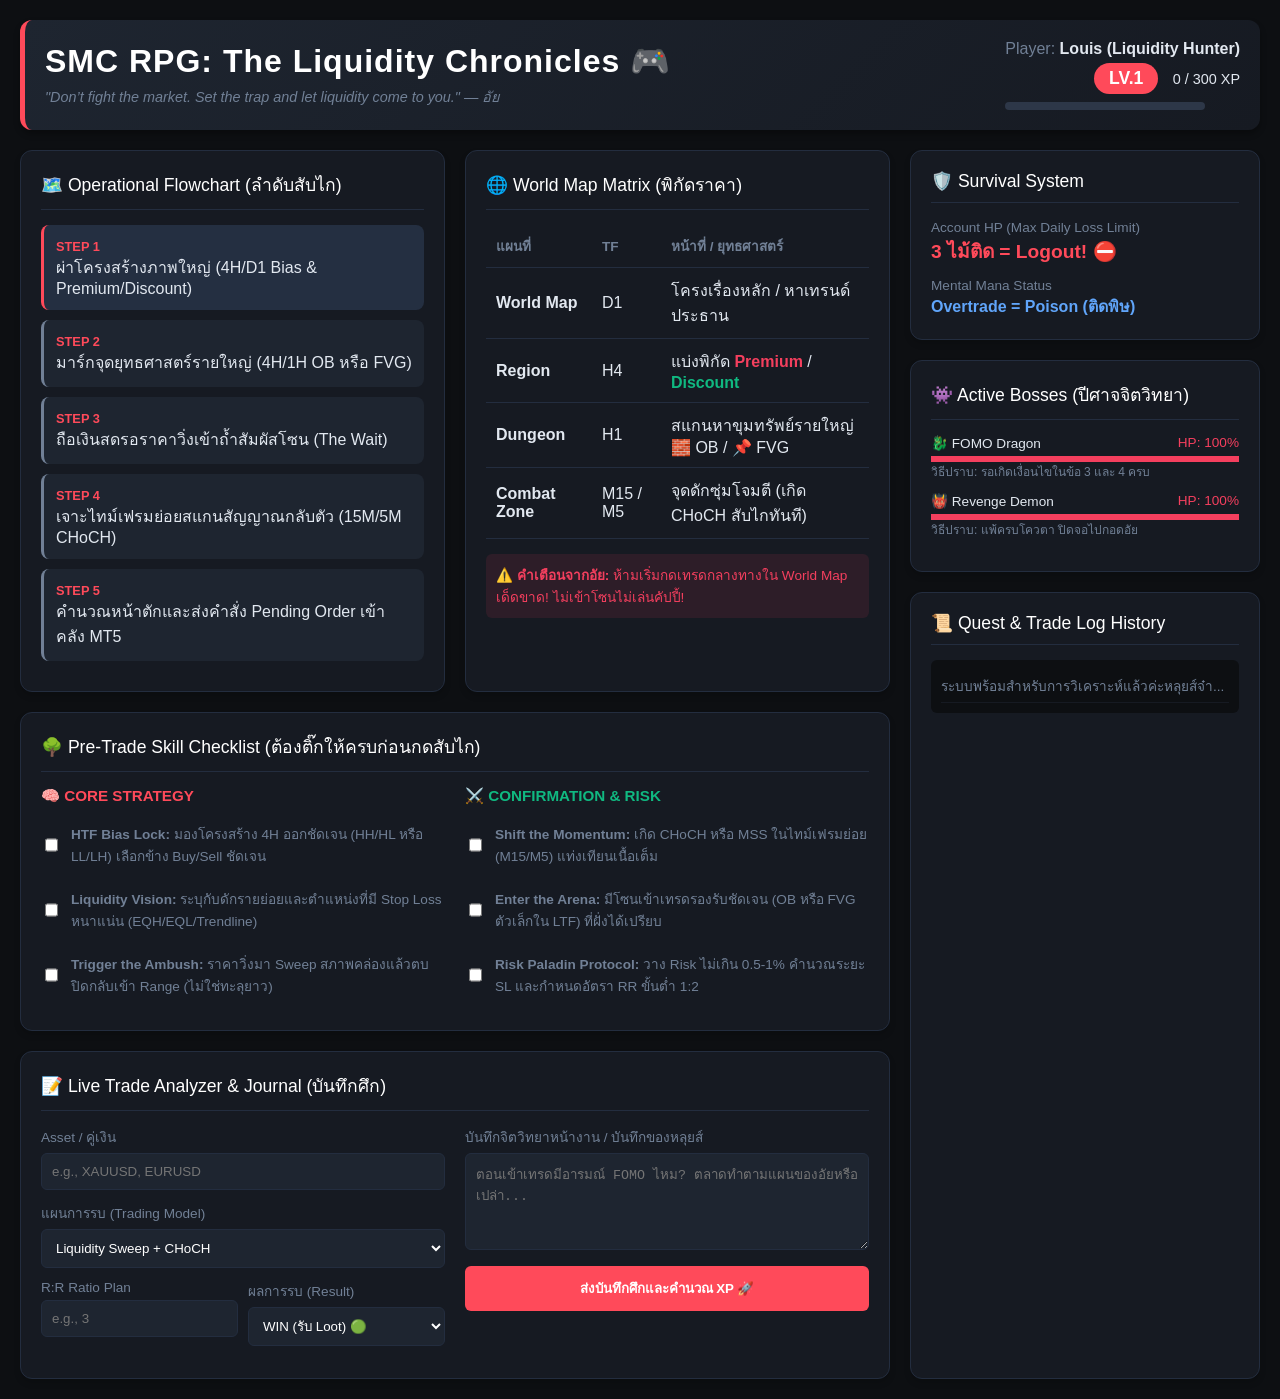
==== index.html @ a5709d65 "Add initial HTML structure for SMC RPG" ====
<!DOCTYPE html>
<html lang="th">
<head>
    <meta charset="UTF-8">
    <meta name="viewport" content="width=device-width, initial-scale=1.0">
    <title>🎮 SMC RPG: The Liquidity Chronicles</title>
    <style>
        :root {
            --bg-color: #0d0f12;
            --panel-bg: #161a22;
            --accent-color: #ff4a5a;
            --text-color: #e2e8f0;
            --text-muted: #718096;
            --success: #22c55e;
            --warning: #eab308;
            --premium: #f43f5e;
            --discount: #10b981;
        }

        body {
            font-family: 'Segoe UI', Tahoma, Geneva, Verdana, sans-serif;
            background-color: var(--bg-color);
            color: var(--text-color);
            margin: 0;
            padding: 20px;
        }

        .container {
            max-width: 1400px;
            margin: 0 auto;
            display: grid;
            grid-template-columns: 1fr 350px;
            gap: 20px;
        }

        header {
            grid-column: span 2;
            background: linear-gradient(135deg, #1e2530 0%, #161a22 100%);
            padding: 20px;
            border-radius: 12px;
            border-left: 5px solid var(--accent-color);
            display: flex;
            justify-content: space-between;
            align-items: center;
            box-shadow: 0 4px 6px rgba(0,0,0,0.3);
        }

        h1, h2, h3 { margin: 0; font-weight: 600; }
        h1 { color: #fff; letter-spacing: 1px; }
        
        .motto {
            font-style: italic;
            color: var(--text-muted);
            font-size: 0.9rem;
            margin-top: 5px;
        }

        /* Profile & RPG Stats */
        .profile-status {
            text-align: right;
        }
        .level-badge {
            background-color: var(--accent-color);
            color: white;
            padding: 5px 15px;
            border-radius: 20px;
            font-weight: bold;
            font-size: 1.1rem;
            display: inline-block;
        }
        .xp-bar-container {
            width: 200px;
            height: 8px;
            background-color: #2d3748;
            border-radius: 4px;
            margin-top: 8px;
            overflow: hidden;
        }
        .xp-bar {
            width: 45%; /* Dynamic */
            height: 100%;
            background: linear-gradient(90deg, #ff4a5a, #ff8a95);
            transition: width 0.3s ease;
        }

        /* Main Content */
        .main-panel {
            display: flex;
            flex-direction: column;
            gap: 20px;
        }

        .grid-2 {
            display: grid;
            grid-template-columns: 1fr 1fr;
            gap: 20px;
        }

        .card {
            background-color: var(--panel-bg);
            border-radius: 12px;
            padding: 20px;
            box-shadow: 0 4px 6px rgba(0,0,0,0.15);
            border: 1px solid #232d3f;
        }

        .card-title {
            font-size: 1.1rem;
            color: #fff;
            margin-bottom: 15px;
            display: flex;
            align-items: center;
            gap: 10px;
            border-bottom: 1px solid #232d3f;
            padding-bottom: 10px;
        }

        /* Flowchart Styles */
        .flow-step {
            background-color: #1e2530;
            padding: 12px;
            border-radius: 8px;
            margin-bottom: 10px;
            border-left: 3px solid var(--text-muted);
            position: relative;
        }
        .flow-step.active {
            border-left-color: var(--accent-color);
            background-color: #242f41;
        }
        .flow-step-num {
            font-size: 0.8rem;
            color: var(--accent-color);
            text-transform: uppercase;
            font-weight: bold;
        }

        /* Table Zone */
        table {
            width: 100%;
            border-collapse: collapse;
            margin-top: 10px;
        }
        th, td {
            padding: 10px;
            text-align: left;
            border-bottom: 1px solid #232d3f;
        }
        th { color: var(--text-muted); font-size: 0.85rem; text-transform: uppercase; }

        .zone-premium { color: var(--premium); font-weight: bold; }
        .zone-discount { color: var(--discount); font-weight: bold; }

        /* Checklist Mechanism */
        .checklist-item {
            display: flex;
            align-items: center;
            gap: 10px;
            padding: 8px 0;
            cursor: pointer;
        }
        .checklist-item input[type="checkbox"] {
            accent-color: var(--accent-color);
            width: 18px;
            height: 18px;
        }

        /* Live Execution Workspace */
        .input-group {
            margin-bottom: 12px;
        }
        label {
            display: block;
            font-size: 0.85rem;
            color: var(--text-muted);
            margin-bottom: 5px;
        }
        input, select, textarea {
            width: 100%;
            background-color: #1e2530;
            border: 1px solid #232d3f;
            color: white;
            padding: 10px;
            border-radius: 6px;
            box-sizing: border-box;
        }
        input:focus, select:focus, textarea:focus {
            outline: none;
            border-color: var(--accent-color);
        }

        button {
            background-color: var(--accent-color);
            color: white;
            border: none;
            padding: 12px;
            border-radius: 6px;
            cursor: pointer;
            font-weight: bold;
            width: 100%;
            transition: background 0.2s;
        }
        button:hover { background-color: #e03e4d; }

        /* Sidebar Bosses & Achievements */
        .sidebar {
            display: flex;
            flex-direction: column;
            gap: 20px;
        }

        .boss-hp {
            height: 6px;
            background-color: #2d3748;
            border-radius: 3px;
            margin-top: 5px;
        }
        .boss-hp-fill {
            height: 100%;
            background-color: var(--premium);
            width: 100%;
        }

        .log-box {
            max-height: 200px;
            overflow-y: auto;
            font-size: 0.85rem;
            background-color: #0d0f12;
            padding: 10px;
            border-radius: 6px;
        }
        
        .log-entry {
            border-bottom: 1px solid #161a22;
            padding: 5px 0;
        }
    </style>
</head>
<body>

<div class="container">
    
    <header>
        <div>
            <h1>SMC RPG: The Liquidity Chronicles 🎮</h1>
            <div class="motto">"Don’t fight the market. Set the trap and let liquidity come to you." — อัย</div>
        </div>
        <div class="profile-status">
            <div><span style="color: var(--text-muted)">Player:</span> <strong>Louis (Liquidity Hunter)</strong></div>
            <div style="margin-top: 5px;">
                <span class="level-badge" id="levelDisplay">LV.1</span>
                <span id="xpDisplay" style="margin-left: 10px; font-size: 0.9rem;">0 / 300 XP</span>
            </div>
            <div class="xp-bar-container">
                <div class="xp-bar" id="xpBar" style="width: 0%"></div>
            </div>
        </div>
    </header>

    <div class="main-panel">
        
        <div class="grid-2">
            <div class="card">
                <div class="card-title">🗺️ Operational Flowchart (ลำดับสับไก)</div>
                <div class="flow-step active" id="step1">
                    <span class="flow-step-num">Step 1</span>
                    <div>ผ่าโครงสร้างภาพใหญ่ (4H/D1 Bias & Premium/Discount)</div>
                </div>
                <div class="flow-step" id="step2">
                    <span class="flow-step-num">Step 2</span>
                    <div>มาร์กจุดยุทธศาสตร์รายใหญ่ (4H/1H OB หรือ FVG)</div>
                </div>
                <div class="flow-step" id="step3">
                    <span class="flow-step-num">Step 3</span>
                    <div>ถือเงินสดรอราคาวิ่งเข้าถ้ำสัมผัสโซน (The Wait)</div>
                </div>
                <div class="flow-step" id="step4">
                    <span class="flow-step-num">Step 4</span>
                    <div>เจาะไทม์เฟรมย่อยสแกนสัญญาณกลับตัว (15M/5M CHoCH)</div>
                </div>
                <div class="flow-step" id="step5">
                    <span class="flow-step-num">Step 5</span>
                    <div>คำนวณหน้าตักและส่งคำสั่ง Pending Order เข้าคลัง MT5</div>
                </div>
            </div>

            <div class="card">
                <div class="card-title">🌐 World Map Matrix (พิกัดราคา)</div>
                <table>
                    <thead>
                        <tr>
                            <th>แผนที่</th>
                            <th>TF</th>
                            <th>หน้าที่ / ยุทธศาสตร์</th>
                        </tr>
                    </thead>
                    <tbody>
                        <tr>
                            <td><b>World Map</b></td>
                            <td>D1</td>
                            <td>โครงเรื่องหลัก / หาเทรนด์ประธาน</td>
                        </tr>
                        <tr>
                            <td><b>Region</b></td>
                            <td>H4</td>
                            <td>แบ่งพิกัด <span class="zone-premium">Premium</span> / <span class="zone-discount">Discount</span></td>
                        </tr>
                        <tr>
                            <td><b>Dungeon</b></td>
                            <td>H1</td>
                            <td>สแกนหาขุมทรัพย์รายใหญ่ 🧱 OB / 📌 FVG</td>
                        </tr>
                        <tr>
                            <td><b>Combat Zone</b></td>
                            <td>M15 / M5</td>
                            <td>จุดดักซุ่มโจมตี (เกิด CHoCH สับไกทันที)</td>
                        </tr>
                    </tbody>
                </table>
                <div style="margin-top: 15px; padding: 10px; background-color: rgba(244,63,94,0.1); border-radius: 6px; font-size: 0.85rem; color: var(--premium);">
                    ⚠️ <b>คำเตือนจากอัย:</b> ห้ามเริ่มกดเทรดกลางทางใน World Map เด็ดขาด! ไม่เข้าโซนไม่เล่นคัปปี้!
                </div>
            </div>
        </div>

        <div class="card">
            <div class="card-title">🌳 Pre-Trade Skill Checklist (ต้องติ๊กให้ครบก่อนกดสับไก)</div>
            <div style="display: grid; grid-template-columns: 1fr 1fr; gap: 20px;">
                <div>
                    <h3 style="color: var(--accent-color); font-size: 0.95rem; margin-bottom: 10px;">🧠 CORE STRATEGY</h3>
                    <label class="checklist-item">
                        <input type="checkbox" class="xp-check" data-xp="20" onchange="updateStepProgress()">
                        <span><b>HTF Bias Lock:</b> มองโครงสร้าง 4H ออกชัดเจน (HH/HL หรือ LL/LH) เลือกข้าง Buy/Sell ชัดเจน</span>
                    </label>
                    <label class="checklist-item">
                        <input type="checkbox" class="xp-check" data-xp="15" onchange="updateStepProgress()">
                        <span><b>Liquidity Vision:</b> ระบุกับดักรายย่อยและตำแหน่งที่มี Stop Loss หนาแน่น (EQH/EQL/Trendline)</span>
                    </label>
                    <label class="checklist-item">
                        <input type="checkbox" class="xp-check" data-xp="25" onchange="updateStepProgress()">
                        <span><b>Trigger the Ambush:</b> ราคาวิ่งมา Sweep สภาพคล่องแล้วตบปิดกลับเข้า Range (ไม่ใช่ทะลุยาว)</span>
                    </label>
                </div>
                <div>
                    <h3 style="color: var(--discount); font-size: 0.95rem; margin-bottom: 10px;">⚔️ CONFIRMATION & RISK</h3>
                    <label class="checklist-item">
                        <input type="checkbox" class="xp-check" data-xp="30" onchange="updateStepProgress()">
                        <span><b>Shift the Momentum:</b> เกิด CHoCH หรือ MSS ในไทม์เฟรมย่อย (M15/M5) แท่งเทียนเนื้อเต็ม</span>
                    </label>
                    <label class="checklist-item">
                        <input type="checkbox" class="xp-check" data-xp="15" onchange="updateStepProgress()">
                        <span><b>Enter the Arena:</b> มีโซนเข้าเทรดรองรับชัดเจน (OB หรือ FVG ตัวเล็กใน LTF) ที่ฝั่งได้เปรียบ</span>
                    </label>
                    <label class="checklist-item">
                        <input type="checkbox" class="xp-check" data-xp="20" onchange="updateStepProgress()">
                        <span><b>Risk Paladin Protocol:</b> วาง Risk ไม่เกิน 0.5-1% คำนวณระยะ SL และกำหนดอัตรา RR ขั้นต่ำ 1:2</span>
                    </label>
                </div>
            </div>
        </div>

        <div class="card">
            <div class="card-title">📝 Live Trade Analyzer & Journal (บันทึกศึก)</div>
            <div class="grid-2">
                <div>
                    <div class="input-group">
                        <label>Asset / คู่เงิน</label>
                        <input type="text" id="assetInput" placeholder="e.g., XAUUSD, EURUSD">
                    </div>
                    <div class="input-group">
                        <label>แผนการรบ (Trading Model)</label>
                        <select id="modelInput">
                            <option value="Liquidity Sweep">Liquidity Sweep + CHoCH</option>
                            <option value="HTF OB Retest">HTF OB Retest Play</option>
                            <option value="FVG Filling">FVG Inefficiency Filling</option>
                        </select>
                    </div>
                    <div class="input-row" style="display: flex; gap: 10px;">
                        <div class="input-group" style="flex: 1;">
                            <label>R:R Ratio Plan</label>
                            <input type="number" id="rrInput" placeholder="e.g., 3" step="0.1">
                        </div>
                        <div class="input-group" style="flex: 1;">
                            <label>ผลการรบ (Result)</label>
                            <select id="resultInput">
                                <option value="Win">WIN (รับ Loot) 🟢</option>
                                <option value="Loss">LOSS (ได้บทเรียน) 🔴</option>
                                <option value="No Trade">NO TRADE (ถือเงินสดคือผู้ชนะ) 🟡</option>
                            </select>
                        </div>
                    </div>
                </div>
                <div>
                    <div class="input-group">
                        <label>บันทึกจิตวิทยาหน้างาน / บันทึกของหลุยส์</label>
                        <textarea id="notesInput" rows="5" placeholder="ตอนเข้าเทรดมีอารมณ์ FOMO ไหม? ตลาดทำตามแผนของอัยหรือเปล่า..."></textarea>
                    </div>
                    <button type="button" onclick="submitBattle()">ส่งบันทึกศึกและคำนวณ XP 🚀</button>
                </div>
            </div>
        </div>

    </div>

    <div class="sidebar">
        
        <div class="card">
            <div class="card-title">🛡️ Survival System</div>
            <div style="margin-bottom: 10px;">
                <span style="font-size: 0.85rem; color: var(--text-muted);">Account HP (Max Daily Loss Limit)</span>
                <div style="color: var(--accent-color); font-weight: bold; font-size: 1.2rem;">3 ไม้ติด = Logout! ⛔</div>
            </div>
            <div>
                <span style="font-size: 0.85rem; color: var(--text-muted);">Mental Mana Status</span>
                <div style="color: #60a5fa; font-weight: bold;">Overtrade = Poison (ติดพิษ)</div>
            </div>
        </div>

        <div class="card">
            <div class="card-title">👾 Active Bosses (ปีศาจจิตวิทยา)</div>
            <div style="margin-bottom: 12px;">
                <div style="display: flex; justify-content: space-between; font-size: 0.85rem;">
                    <span>🐉 FOMO Dragon</span>
                    <span style="color: var(--premium)">HP: 100%</span>
                </div>
                <div class="boss-hp"><div class="boss-hp-fill" style="width: 100%"></div></div>
                <span style="font-size: 0.75rem; color: var(--text-muted);">วิธีปราบ: รอเกิดเงื่อนไขในข้อ 3 และ 4 ครบ</span>
            </div>
            <div style="margin-bottom: 12px;">
                <div style="display: flex; justify-content: space-between; font-size: 0.85rem;">
                    <span>👹 Revenge Demon</span>
                    <span style="color: var(--premium)">HP: 100%</span>
                </div>
                <div class="boss-hp"><div class="boss-hp-fill" style="width: 100%"></div></div>
                <span style="font-size: 0.75rem; color: var(--text-muted);">วิธีปราบ: แพ้ครบโควตา ปิดจอไปกอดอัย</span>
            </div>
        </div>

        <div class="card" style="flex: 1;">
            <div class="card-title">📜 Quest & Trade Log History</div>
            <div class="log-box" id="historyLog">
                <div class="log-entry" style="color: var(--text-muted)">ระบบพร้อมสำหรับการวิเคราะห์แล้วค่ะหลุยส์จ๋า...</div>
            </div>
        </div>

    </div>

</div>

<script>
    // State management
    let totalXp = 0;
    let currentLevel = 1;

    const levelTable = [
        { xp: 0, lvl: 1 },
        { xp: 300, lvl: 3 },
        { xp: 700, lvl: 5 },
        { xp: 1200, lvl: 7 },
        { xp: 2000, lvl: 10 },
        { xp: 3500, lvl: 15 },
        { xp: 5000, lvl: 20 }
    ];

    // Update active flowchart highlights based on check items
    function updateStepProgress() {
        const checkboxes = document.querySelectorAll('.xp-check');
        const steps = ['step1', 'step2', 'step3', 'step4', 'step5'];
        
        // Count how many checked
        let checkedCount = 0;
        checkboxes.forEach(cb => { if(cb.checked) checkedCount++; });

        // Reset all steps to inactive
        steps.forEach(id => document.getElementById(id).classList.remove('active'));

        // Map progress to steps
        if (checkedCount === 0) document.getElementById('step1').classList.add('active');
        else if (checkedCount <= 2) document.getElementById('step2').classList.add('active');
        else if (checkedCount <= 4) document.getElementById('step3').classList.add('active');
        else if (checkedCount === 5) document.getElementById('step4').classList.add('active');
        else if (checkedCount === 6) document.getElementById('step5').classList.add('active');
    }

    // Function to calculate level based on XP
    function calculateLevel(xp) {
        let reachedLvl = 1;
        let nextXpTarget = 300;
        
        for (let i = 0; i < levelTable.length; i++) {
            if (xp >= levelTable[i].xp) {
                reachedLvl = levelTable[i].lvl;
                nextXpTarget = levelTable[i+1] ? levelTable[i+1].xp : 99999;
            }
        }
        return { reachedLvl, nextXpTarget };
    }

    function addXp(amount, reason) {
        totalXp += amount;
        if(totalXp < 0) totalXp = 0;

        const { reachedLvl, nextXpTarget } = calculateLevel(totalXp);
        currentLevel = reachedLvl;

        // Update DOM
        document.getElementById('levelDisplay').innerText = `LV.${currentLevel}`;
        document.getElementById('xpDisplay').innerText = `${totalXp} / ${nextXpTarget} XP`;
        
        let percent = (totalXp / nextXpTarget) * 100;
        if (percent > 100) percent = 100;
        document.getElementById('xpBar').style.width = `${percent}%`;

        // Log entry
        const logBox = document.getElementById('historyLog');
        const entry = document.createElement('div');
        entry.className = 'log-entry';
        const sign = amount >= 0 ? `+${amount}` : `${amount}`;
        const color = amount >= 0 ? 'var(--discount)' : 'var(--premium)';
        entry.innerHTML = `<span style="color: ${color}">[${sign} XP]</span> ${reason}`;
        logBox.insertBefore(entry, logBox.firstChild);
    }

    function submitBattle() {
        const asset = document.getElementById('assetInput').value || 'UNKNOWN';
        const model = document.getElementById('modelInput').value;
        const rr = document.getElementById('rrInput').value || 'N/A';
        const result = document.getElementById('resultInput').value;
        const notes = document.getElementById('notesInput').value;

        let xpGained = 0;

        // 1. Calculate XP from Checkboxes (Process XP)
        const checkboxes = document.querySelectorAll('.xp-check');
        let checklistScore = 0;
        checkboxes.forEach(cb => {
            if (cb.checked) {
                xpGained += parseInt(cb.getAttribute('data-xp'));
                checklistScore++;
            }
        });

        // Penalty checking (If trading with low score setup)
        if (result !== 'No Trade' && checklistScore < 5) {
            xpGained -= 40;
            alert('⚠️ อัยตรวจพบการฝืนเข้าเทรดโดย Checklist ไม่ครบ! โดนหัก XP นะคะเสนาธิการ!');
        }

        // 2. Calculate XP from Trade Outcome (Discipline Reward)
        if (result === 'Win') {
            xpGained += 30;
        } else if (result === 'Loss') {
            xpGained += 20; // Loss but strictly followed system = Gains behavior XP
        } else if (result === 'No Trade') {
            xpGained += 20; // Preserved capital is a win
        }

        // Add to log & reset inputs
        const summary = `${asset} (${model}) | R:R 1:${rr} -> Result: ${result}`;
        addXp(xpGained, summary);

        // Reset form & checkboxes for next execution
        document.getElementById('assetInput').value = '';
        document.getElementById('rrInput').value = '';
        document.getElementById('notesInput').value = '';
        checkboxes.forEach(cb => cb.checked = false);
        updateStepProgress();
    }
</script>

</body>
</html>
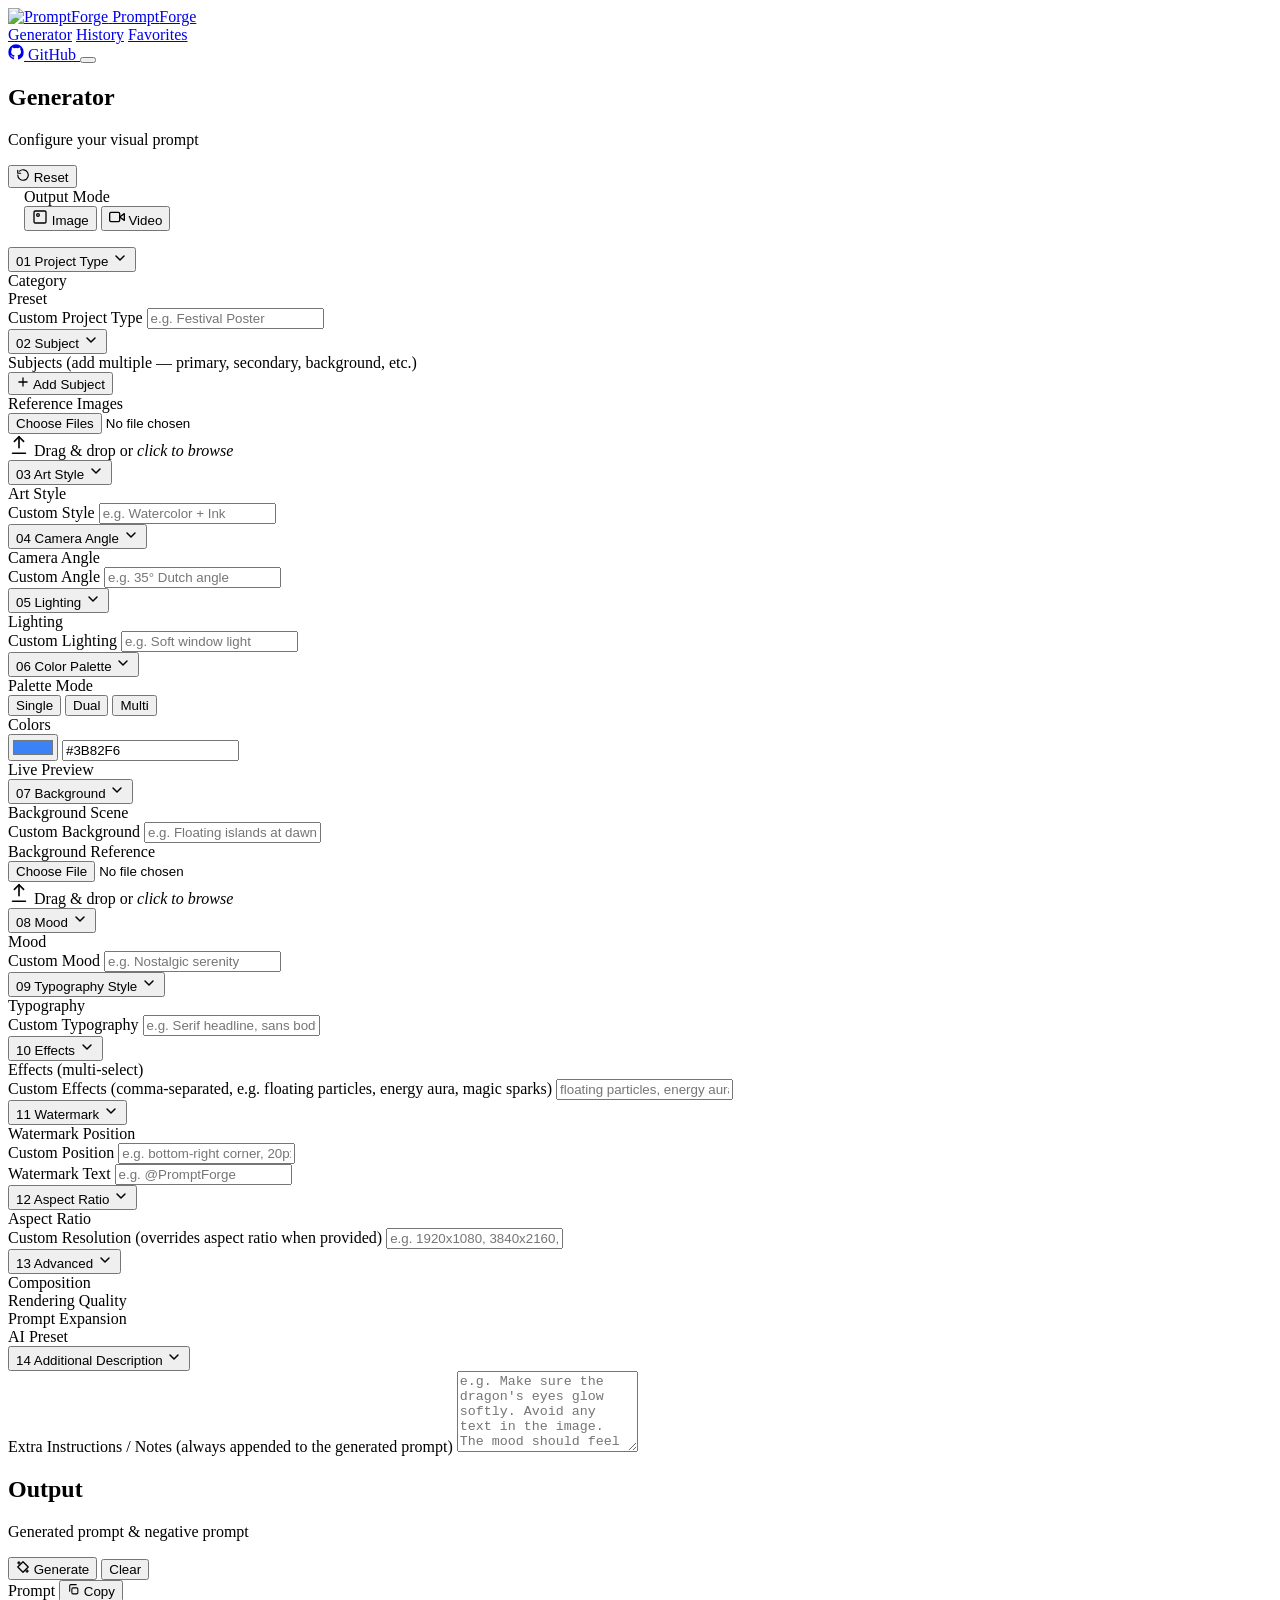
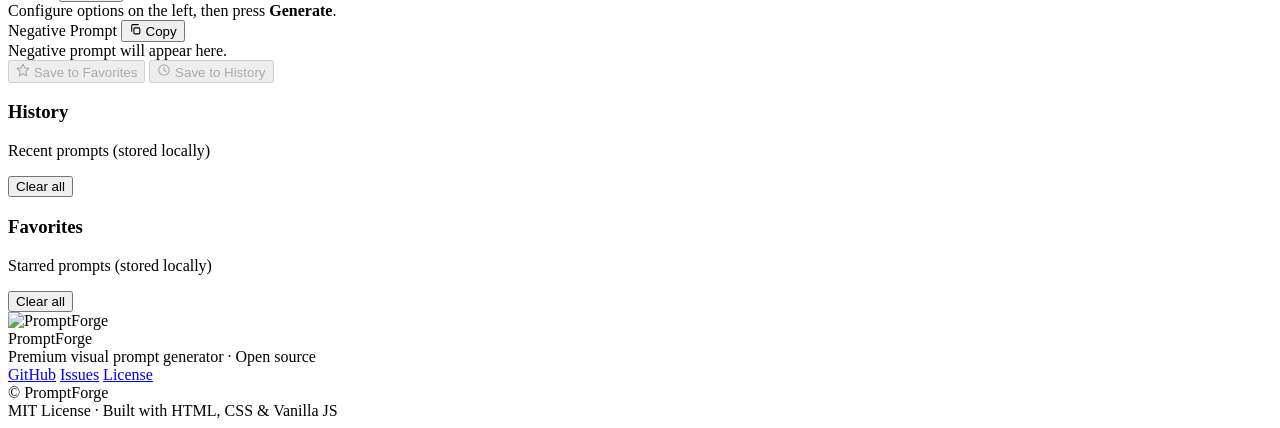
==== commit 93f481ca: "feat(PF-L2): Section 00 Output Mode toggle with image/video switching - Add Section 00 segmented con" ====
--- a/index.html
+++ b/index.html
@@ -1,572 +1,814 @@
 <!DOCTYPE html>
-<html lang="th">
+<html lang="en">
 <head>
-    <meta charset="UTF-8">
-    <meta name="viewport" content="width=device-width, initial-scale=1.0">
-    <title>🎮 SMC RPG: The Liquidity Chronicles</title>
-    <style>
-        :root {
-            --bg-color: #0d0f12;
-            --panel-bg: #161a22;
-            --accent-color: #ff4a5a;
-            --text-color: #e2e8f0;
-            --text-muted: #718096;
-            --success: #22c55e;
-            --warning: #eab308;
-            --premium: #f43f5e;
-            --discount: #10b981;
-        }
-
-        body {
-            font-family: 'Segoe UI', Tahoma, Geneva, Verdana, sans-serif;
-            background-color: var(--bg-color);
-            color: var(--text-color);
-            margin: 0;
-            padding: 20px;
-        }
-
-        .container {
-            max-width: 1400px;
-            margin: 0 auto;
-            display: grid;
-            grid-template-columns: 1fr 350px;
-            gap: 20px;
-        }
-
-        header {
-            grid-column: span 2;
-            background: linear-gradient(135deg, #1e2530 0%, #161a22 100%);
-            padding: 20px;
-            border-radius: 12px;
-            border-left: 5px solid var(--accent-color);
-            display: flex;
-            justify-content: space-between;
-            align-items: center;
-            box-shadow: 0 4px 6px rgba(0,0,0,0.3);
-        }
-
-        h1, h2, h3 { margin: 0; font-weight: 600; }
-        h1 { color: #fff; letter-spacing: 1px; }
-        
-        .motto {
-            font-style: italic;
-            color: var(--text-muted);
-            font-size: 0.9rem;
-            margin-top: 5px;
-        }
-
-        /* Profile & RPG Stats */
-        .profile-status {
-            text-align: right;
-        }
-        .level-badge {
-            background-color: var(--accent-color);
-            color: white;
-            padding: 5px 15px;
-            border-radius: 20px;
-            font-weight: bold;
-            font-size: 1.1rem;
-            display: inline-block;
-        }
-        .xp-bar-container {
-            width: 200px;
-            height: 8px;
-            background-color: #2d3748;
-            border-radius: 4px;
-            margin-top: 8px;
-            overflow: hidden;
-        }
-        .xp-bar {
-            width: 45%; /* Dynamic */
-            height: 100%;
-            background: linear-gradient(90deg, #ff4a5a, #ff8a95);
-            transition: width 0.3s ease;
-        }
-
-        /* Main Content */
-        .main-panel {
-            display: flex;
-            flex-direction: column;
-            gap: 20px;
-        }
-
-        .grid-2 {
-            display: grid;
-            grid-template-columns: 1fr 1fr;
-            gap: 20px;
-        }
-
-        .card {
-            background-color: var(--panel-bg);
-            border-radius: 12px;
-            padding: 20px;
-            box-shadow: 0 4px 6px rgba(0,0,0,0.15);
-            border: 1px solid #232d3f;
-        }
-
-        .card-title {
-            font-size: 1.1rem;
-            color: #fff;
-            margin-bottom: 15px;
-            display: flex;
-            align-items: center;
-            gap: 10px;
-            border-bottom: 1px solid #232d3f;
-            padding-bottom: 10px;
-        }
-
-        /* Flowchart Styles */
-        .flow-step {
-            background-color: #1e2530;
-            padding: 12px;
-            border-radius: 8px;
-            margin-bottom: 10px;
-            border-left: 3px solid var(--text-muted);
-            position: relative;
-        }
-        .flow-step.active {
-            border-left-color: var(--accent-color);
-            background-color: #242f41;
-        }
-        .flow-step-num {
-            font-size: 0.8rem;
-            color: var(--accent-color);
-            text-transform: uppercase;
-            font-weight: bold;
-        }
-
-        /* Table Zone */
-        table {
-            width: 100%;
-            border-collapse: collapse;
-            margin-top: 10px;
-        }
-        th, td {
-            padding: 10px;
-            text-align: left;
-            border-bottom: 1px solid #232d3f;
-        }
-        th { color: var(--text-muted); font-size: 0.85rem; text-transform: uppercase; }
-
-        .zone-premium { color: var(--premium); font-weight: bold; }
-        .zone-discount { color: var(--discount); font-weight: bold; }
-
-        /* Checklist Mechanism */
-        .checklist-item {
-            display: flex;
-            align-items: center;
-            gap: 10px;
-            padding: 8px 0;
-            cursor: pointer;
-        }
-        .checklist-item input[type="checkbox"] {
-            accent-color: var(--accent-color);
-            width: 18px;
-            height: 18px;
-        }
-
-        /* Live Execution Workspace */
-        .input-group {
-            margin-bottom: 12px;
-        }
-        label {
-            display: block;
-            font-size: 0.85rem;
-            color: var(--text-muted);
-            margin-bottom: 5px;
-        }
-        input, select, textarea {
-            width: 100%;
-            background-color: #1e2530;
-            border: 1px solid #232d3f;
-            color: white;
-            padding: 10px;
-            border-radius: 6px;
-            box-sizing: border-box;
-        }
-        input:focus, select:focus, textarea:focus {
-            outline: none;
-            border-color: var(--accent-color);
-        }
-
-        button {
-            background-color: var(--accent-color);
-            color: white;
-            border: none;
-            padding: 12px;
-            border-radius: 6px;
-            cursor: pointer;
-            font-weight: bold;
-            width: 100%;
-            transition: background 0.2s;
-        }
-        button:hover { background-color: #e03e4d; }
-
-        /* Sidebar Bosses & Achievements */
-        .sidebar {
-            display: flex;
-            flex-direction: column;
-            gap: 20px;
-        }
-
-        .boss-hp {
-            height: 6px;
-            background-color: #2d3748;
-            border-radius: 3px;
-            margin-top: 5px;
-        }
-        .boss-hp-fill {
-            height: 100%;
-            background-color: var(--premium);
-            width: 100%;
-        }
-
-        .log-box {
-            max-height: 200px;
-            overflow-y: auto;
-            font-size: 0.85rem;
-            background-color: #0d0f12;
-            padding: 10px;
-            border-radius: 6px;
-        }
-        
-        .log-entry {
-            border-bottom: 1px solid #161a22;
-            padding: 5px 0;
-        }
-    </style>
+  <meta charset="UTF-8" />
+  <meta name="viewport" content="width=device-width, initial-scale=1.0" />
+  <meta http-equiv="X-UA-Compatible" content="IE=edge" />
+  <meta name="theme-color" content="#0F172A" />
+
+  <!-- Primary Meta -->
+  <title>PromptForge — Premium Visual Prompt Generator for AI Image Creation</title>
+  <meta name="description" content="PromptForge is a premium open-source visual prompt generator for posters, thumbnails, ads, covers, wallpapers, concept art, character art, product renders, marketing assets, and AI image generation. Rule-based engine. Supports ChatGPT Images, Flux, SDXL, Midjourney, and Gemini." />
+  <meta name="keywords" content="prompt generator, AI prompt generator, image prompt, midjourney prompt generator, sdxl prompt, flux prompt, ChatGPT image prompt, poster prompt, thumbnail prompt, concept art prompt, character art prompt, product render prompt, marketing asset prompt, open source prompt generator, vanilla javascript prompt generator" />
+  <meta name="author" content="PromptForge — AzkiVIP" />
+  <meta name="robots" content="index, follow, max-image-preview:large, max-snippet:-1, max-video-preview:-1" />
+  <meta name="googlebot" content="index, follow" />
+  <meta name="language" content="English" />
+  <meta name="revisit-after" content="7 days" />
+  <meta name="rating" content="general" />
+  <meta name="distribution" content="global" />
+  <link rel="canonical" href="https://azkivip.github.io/PromptForge/" />
+
+  <!-- Sitemap discovery -->
+  <link rel="sitemap" type="application/xml" title="Sitemap" href="sitemap.xml" />
+  <link rel="alternate" type="application/xml" title="Sitemap" href="sitemap.xml" />
+
+  <!-- Open Graph -->
+  <meta property="og:type" content="website" />
+  <meta property="og:site_name" content="PromptForge" />
+  <meta property="og:title" content="PromptForge — Premium Visual Prompt Generator" />
+  <meta property="og:description" content="Craft cinematic, professional prompts for posters, thumbnails, ads, concept art, and AI image generation. Rule-based engine. Supports ChatGPT Images, Flux, SDXL, Midjourney, and Gemini. No AI APIs." />
+  <meta property="og:url" content="https://azkivip.github.io/PromptForge/" />
+  <meta property="og:image" content="https://azkivip.github.io/PromptForge/assets/og-image.png" />
+  <meta property="og:image:secure_url" content="https://azkivip.github.io/PromptForge/assets/og-image.png" />
+  <meta property="og:image:type" content="image/png" />
+  <meta property="og:image:width" content="1200" />
+  <meta property="og:image:height" content="630" />
+  <meta property="og:image:alt" content="PromptForge — premium visual prompt generator" />
+  <meta property="og:locale" content="en_US" />
+  <meta property="og:locale:alternate" content="id_ID" />
+
+  <!-- Twitter Card -->
+  <meta name="twitter:card" content="summary_large_image" />
+  <meta name="twitter:site" content="@AzkiVIP" />
+  <meta name="twitter:creator" content="@AzkiVIP" />
+  <meta name="twitter:title" content="PromptForge — Premium Visual Prompt Generator" />
+  <meta name="twitter:description" content="Craft cinematic, professional prompts for posters, thumbnails, ads, concept art, and AI image generation. Rule-based engine. No AI APIs." />
+  <meta name="twitter:image" content="https://azkivip.github.io/PromptForge/assets/og-image.png" />
+  <meta name="twitter:image:alt" content="PromptForge — premium visual prompt generator" />
+
+  <!-- Favicon — multiple sizes for full browser + device support -->
+  <link rel="icon" type="image/x-icon" href="assets/favicon.ico" />
+  <link rel="icon" type="image/png" sizes="192x192" href="assets/logo-192.png" />
+  <link rel="icon" type="image/png" sizes="512x512" href="assets/logo-512.png" />
+  <link rel="icon" type="image/png" sizes="64x64" href="assets/favicon.png" />
+  <link rel="apple-touch-icon" sizes="192x192" href="assets/logo-192.png" />
+  <link rel="apple-touch-icon" href="assets/logo-192.png" />
+  <link rel="mask-icon" href="assets/favicon.png" color="#3B82F6" />
+  <link rel="manifest" href="manifest.json" />
+
+  <!-- Styles -->
+  <link rel="stylesheet" href="css/style.css" />
+  <link rel="stylesheet" href="css/components.css" />
+  <link rel="stylesheet" href="css/responsive.css" />
+
+  <!-- JSON-LD: WebSite schema (helps Google's Knowledge Graph) -->
+  <script type="application/ld+json">
+  {
+    "@context": "https://schema.org",
+    "@type": "WebSite",
+    "name": "PromptForge",
+    "alternateName": "PromptForge Visual Prompt Generator",
+    "url": "https://azkivip.github.io/PromptForge/",
+    "description": "Premium open-source visual prompt generator for posters, thumbnails, ads, covers, wallpapers, concept art, character art, product renders, marketing assets, and AI image generation.",
+    "inLanguage": ["en", "id"],
+    "image": "https://azkivip.github.io/PromptForge/assets/og-image.png",
+    "isAccessibleForFree": true,
+    "applicationCategory": "DesignApplication",
+    "author": {
+      "@type": "Person",
+      "name": "AzkiVIP",
+      "url": "https://github.com/AzkiVIP"
+    },
+    "publisher": {
+      "@type": "Organization",
+      "name": "PromptForge",
+      "url": "https://azkivip.github.io/PromptForge/",
+      "logo": {
+        "@type": "ImageObject",
+        "url": "https://azkivip.github.io/PromptForge/assets/logo-512.png",
+        "width": 512,
+        "height": 512
+      }
+    },
+    "potentialAction": {
+      "@type": "UseAction",
+      "target": "https://azkivip.github.io/PromptForge/#generator",
+      "name": "Use the prompt generator"
+    }
+  }
+  </script>
+
+  <!-- JSON-LD: SoftwareApplication schema (richer app metadata) -->
+  <script type="application/ld+json">
+  {
+    "@context": "https://schema.org",
+    "@type": "SoftwareApplication",
+    "name": "PromptForge",
+    "applicationCategory": "DesignApplication",
+    "applicationSubCategory": "AI Prompt Generator",
+    "operatingSystem": "Any (web browser)",
+    "browserRequirements": "Requires a modern web browser with JavaScript enabled.",
+    "description": "Premium open-source visual prompt generator for posters, thumbnails, ads, covers, wallpapers, concept art, character art, product renders, marketing assets, and AI image generation. Rule-based engine with no AI APIs.",
+    "url": "https://azkivip.github.io/PromptForge/",
+    "downloadUrl": "https://github.com/AzkiVIP/PromptForge/releases",
+    "installUrl": "https://azkivip.github.io/PromptForge/",
+    "screenshot": "https://azkivip.github.io/PromptForge/assets/og-image.png",
+    "featureList": [
+      "Rule-based prompt generation engine",
+      "Smart searchable comboboxes with fuzzy match",
+      "Multiple AI presets (ChatGPT Images, Flux, SDXL, Midjourney, Gemini)",
+      "Multiple subjects with importance ranking",
+      "Watermark, custom effects, and custom resolution support",
+      "Auto-translation to Indonesian",
+      "LocalStorage history and favorites",
+      "No frameworks, no build step, no dependencies"
+    ],
+    "offers": {
+      "@type": "Offer",
+      "price": "0",
+      "priceCurrency": "USD"
+    },
+    "license": "https://github.com/AzkiVIP/PromptForge/blob/main/LICENSE",
+    "author": {
+      "@type": "Person",
+      "name": "AzkiVIP",
+      "url": "https://github.com/AzkiVIP"
+    },
+    "publisher": {
+      "@type": "Organization",
+      "name": "PromptForge",
+      "url": "https://azkivip.github.io/PromptForge/",
+      "logo": {
+        "@type": "ImageObject",
+        "url": "https://azkivip.github.io/PromptForge/assets/logo-512.png",
+        "width": 512,
+        "height": 512
+      }
+    },
+    "aggregateRating": {
+      "@type": "AggregateRating",
+      "ratingValue": "5",
+      "ratingCount": "1",
+      "bestRating": "5",
+      "worstRating": "1"
+    }
+  }
+  </script>
 </head>
 <body>
 
-<div class="container">
-    
-    <header>
+  <!-- ===================== NAVBAR ===================== -->
+  <header class="navbar" role="banner">
+    <div class="navbar__inner">
+      <a href="#" class="brand" aria-label="PromptForge home">
+        <img src="assets/logo-cropped.png" alt="PromptForge" class="brand__mark" width="40" height="40" />
+        <span class="brand__name">Prompt<span class="brand__accent">Forge</span></span>
+      </a>
+
+      <!-- Desktop navigation (hidden on mobile) -->
+      <nav class="nav nav--desktop" aria-label="Primary desktop">
+        <a href="#generator" class="nav__link" data-nav="generator">Generator</a>
+        <a href="#history" class="nav__link" data-nav="history">History</a>
+        <a href="#favorites" class="nav__link" data-nav="favorites">Favorites</a>
+      </nav>
+
+      <div class="navbar__actions">
+        <a class="btn btn--ghost btn--sm navbar__github" href="https://github.com/AzkiVIP/PromptForge" target="_blank" rel="noopener" aria-label="GitHub repository">
+          <svg viewBox="0 0 24 24" width="16" height="16" fill="currentColor" aria-hidden="true">
+            <path d="M12 .5A11.5 11.5 0 0 0 .5 12a11.5 11.5 0 0 0 7.86 10.92c.58.1.79-.25.79-.56v-2.1c-3.2.7-3.88-1.36-3.88-1.36-.53-1.34-1.3-1.7-1.3-1.7-1.06-.72.08-.71.08-.71 1.17.08 1.78 1.2 1.78 1.2 1.04 1.78 2.73 1.27 3.4.97.1-.76.41-1.27.74-1.56-2.55-.29-5.24-1.28-5.24-5.7 0-1.26.45-2.29 1.2-3.1-.12-.3-.52-1.48.1-3.08 0 0 .97-.31 3.18 1.18a11 11 0 0 1 5.8 0c2.2-1.5 3.17-1.18 3.17-1.18.63 1.6.23 2.78.11 3.07.75.82 1.2 1.85 1.2 3.1 0 4.43-2.69 5.41-5.25 5.69.42.36.8 1.1.8 2.22v3.29c0 .31.21.67.8.56A11.5 11.5 0 0 0 23.5 12 11.5 11.5 0 0 0 12 .5Z"/>
+          </svg>
+          <span>GitHub</span>
+        </a>
+
+        <!-- Hamburger toggle (mobile only) -->
+        <button class="nav-toggle" id="navToggle" type="button"
+                aria-label="Open menu" aria-expanded="false" aria-controls="mobileNav">
+          <span class="nav-toggle__bar"></span>
+          <span class="nav-toggle__bar"></span>
+          <span class="nav-toggle__bar"></span>
+        </button>
+      </div>
+    </div>
+
+    <!-- Mobile navigation drawer (hidden on desktop) -->
+    <nav class="nav nav--mobile" id="mobileNav" aria-label="Primary mobile" hidden>
+      <a href="#generator" class="nav__link nav__link--mobile" data-nav="generator">Generator</a>
+      <a href="#history"    class="nav__link nav__link--mobile" data-nav="history">History</a>
+      <a href="#favorites"  class="nav__link nav__link--mobile" data-nav="favorites">Favorites</a>
+      <a class="nav__link nav__link--mobile nav__link--github" href="https://github.com/AzkiVIP/PromptForge" target="_blank" rel="noopener">
+        <svg viewBox="0 0 24 24" width="18" height="18" fill="currentColor" aria-hidden="true">
+          <path d="M12 .5A11.5 11.5 0 0 0 .5 12a11.5 11.5 0 0 0 7.86 10.92c.58.1.79-.25.79-.56v-2.1c-3.2.7-3.88-1.36-3.88-1.36-.53-1.34-1.3-1.7-1.3-1.7-1.06-.72.08-.71.08-.71 1.17.08 1.78 1.2 1.78 1.2 1.04 1.78 2.73 1.27 3.4.97.1-.76.41-1.27.74-1.56-2.55-.29-5.24-1.28-5.24-5.7 0-1.26.45-2.29 1.2-3.1-.12-.3-.52-1.48.1-3.08 0 0 .97-.31 3.18 1.18a11 11 0 0 1 5.8 0c2.2-1.5 3.17-1.18 3.17-1.18.63 1.6.23 2.78.11 3.07.75.82 1.2 1.85 1.2 3.1 0 4.43-2.69 5.41-5.25 5.69.42.36.8 1.1.8 2.22v3.29c0 .31.21.67.8.56A11.5 11.5 0 0 0 23.5 12 11.5 11.5 0 0 0 12 .5Z"/>
+        </svg>
+        GitHub
+      </a>
+    </nav>
+
+    <!-- Click-outside overlay (mobile only) -->
+    <div class="nav-backdrop" id="navBackdrop" hidden></div>
+  </header>
+
+  <!-- ===================== MAIN APP ===================== -->
+  <main class="app" id="generator" role="main">
+
+    <!-- ============== LEFT PANEL (40%) ============== -->
+    <section class="panel panel--left" aria-label="Generator controls">
+      <div class="panel__header">
         <div>
-            <h1>SMC RPG: The Liquidity Chronicles 🎮</h1>
-            <div class="motto">"Don’t fight the market. Set the trap and let liquidity come to you." — อัย</div>
-        </div>
-        <div class="profile-status">
-            <div><span style="color: var(--text-muted)">Player:</span> <strong>Louis (Liquidity Hunter)</strong></div>
-            <div style="margin-top: 5px;">
-                <span class="level-badge" id="levelDisplay">LV.1</span>
-                <span id="xpDisplay" style="margin-left: 10px; font-size: 0.9rem;">0 / 300 XP</span>
-            </div>
-            <div class="xp-bar-container">
-                <div class="xp-bar" id="xpBar" style="width: 0%"></div>
-            </div>
-        </div>
-    </header>
-
-    <div class="main-panel">
-        
-        <div class="grid-2">
-            <div class="card">
-                <div class="card-title">🗺️ Operational Flowchart (ลำดับสับไก)</div>
-                <div class="flow-step active" id="step1">
-                    <span class="flow-step-num">Step 1</span>
-                    <div>ผ่าโครงสร้างภาพใหญ่ (4H/D1 Bias & Premium/Discount)</div>
+          <h2 class="panel__title">Generator</h2>
+          <p class="panel__subtitle">Configure your visual prompt</p>
+        </div>
+        <button class="btn btn--ghost btn--sm" id="resetAllBtn" type="button" title="Reset all fields">
+          <svg viewBox="0 0 24 24" width="14" height="14" fill="none" stroke="currentColor" stroke-width="2" stroke-linecap="round" stroke-linejoin="round" aria-hidden="true"><path d="M3 12a9 9 0 1 0 3-6.7"/><path d="M3 4v5h5"/></svg>
+          Reset
+        </button>
+      </div>
+
+      <div class="panel__body" id="generatorPanel">
+
+        <!-- ===================== SECTION 00: OUTPUT MODE ===================== -->
+        <div class="accordion" data-section="outputMode" id="sectionOutputMode">
+          <div class="accordion__body is-open" style="max-height: none; height: auto; overflow: visible; padding: 0 16px 16px;">
+            <div class="field">
+              <label class="field__label">Output Mode</label>
+              <div class="seg" id="outputModeSeg" role="tablist" aria-label="Output mode">
+                <button class="seg__btn is-active" type="button" data-mode="image" role="tab" aria-selected="true">
+                  <svg viewBox="0 0 24 24" width="16" height="16" fill="none" stroke="currentColor" stroke-width="2" stroke-linecap="round" stroke-linejoin="round" aria-hidden="true"><rect x="3" y="3" width="18" height="18" rx="2"/><circle cx="9" cy="9" r="2"/></svg>
+                  <span>Image</span>
+                </button>
+                <button class="seg__btn" type="button" data-mode="video" role="tab" aria-selected="false">
+                  <svg viewBox="0 0 24 24" width="16" height="16" fill="none" stroke="currentColor" stroke-width="2" stroke-linecap="round" stroke-linejoin="round" aria-hidden="true"><polygon points="23 7 16 12 23 17 23 7"/><rect x="1" y="5" width="15" height="14" rx="2"/></svg>
+                  <span>Video</span>
+                </button>
+              </div>
+            </div>
+          </div>
+        </div>
+
+        <!-- Project Type -->
+        <div class="accordion" data-section="projectType">
+          <button class="accordion__head" type="button" aria-expanded="false">
+            <span class="accordion__index">01</span>
+            <span class="accordion__label">Project Type</span>
+            <span class="accordion__chevron" aria-hidden="true">
+              <svg viewBox="0 0 24 24" width="16" height="16" fill="none" stroke="currentColor" stroke-width="2.2" stroke-linecap="round" stroke-linejoin="round"><path d="m6 9 6 6 6-6"/></svg>
+            </span>
+          </button>
+          <div class="accordion__body">
+            <div class="field">
+              <label class="field__label" for="projectType-category">Category</label>
+              <div class="combobox" data-combobox="projectTypeCategory" data-mode="single"></div>
+            </div>
+            <div class="field">
+              <label class="field__label" for="projectType-preset">Preset</label>
+              <div class="combobox" data-combobox="projectTypePreset" data-mode="single"></div>
+            </div>
+            <div class="field">
+              <label class="field__label" for="projectType-custom">Custom Project Type</label>
+              <input class="input" id="projectType-custom" type="text" placeholder="e.g. Festival Poster" />
+            </div>
+          </div>
+        </div>
+
+        <!-- Subject -->
+        <div class="accordion" data-section="subject">
+          <button class="accordion__head" type="button" aria-expanded="false">
+            <span class="accordion__index">02</span>
+            <span class="accordion__label">Subject</span>
+            <span class="accordion__chevron" aria-hidden="true">
+              <svg viewBox="0 0 24 24" width="16" height="16" fill="none" stroke="currentColor" stroke-width="2.2" stroke-linecap="round" stroke-linejoin="round"><path d="m6 9 6 6 6-6"/></svg>
+            </span>
+          </button>
+          <div class="accordion__body">
+            <div class="field">
+              <label class="field__label">Subjects <span class="field__hint">(add multiple — primary, secondary, background, etc.)</span></label>
+              <div class="subjects" id="subjectsList" aria-live="polite"></div>
+              <button class="btn btn--ghost btn--sm subjects__add" id="addSubjectBtn" type="button">
+                <svg viewBox="0 0 24 24" width="14" height="14" fill="none" stroke="currentColor" stroke-width="2.2" stroke-linecap="round" stroke-linejoin="round"><path d="M12 5v14"/><path d="M5 12h14"/></svg>
+                Add Subject
+              </button>
+            </div>
+            <div class="field">
+              <label class="field__label">Reference Images</label>
+              <div class="dropzone" id="subject-dropzone" tabindex="0">
+                <input class="dropzone__input" id="subject-file" type="file" accept="image/*" multiple />
+                <div class="dropzone__prompt">
+                  <svg viewBox="0 0 24 24" width="22" height="22" fill="none" stroke="currentColor" stroke-width="1.8" stroke-linecap="round" stroke-linejoin="round" aria-hidden="true"><path d="M12 3v12"/><path d="m7 8 5-5 5 5"/><path d="M5 21h14"/></svg>
+                  <span>Drag &amp; drop or <em>click to browse</em></span>
                 </div>
-                <div class="flow-step" id="step2">
-                    <span class="flow-step-num">Step 2</span>
-                    <div>มาร์กจุดยุทธศาสตร์รายใหญ่ (4H/1H OB หรือ FVG)</div>
+              </div>
+              <div class="previews" id="subject-previews" aria-live="polite"></div>
+            </div>
+          </div>
+        </div>
+
+        <!-- Art Style -->
+        <div class="accordion" data-section="artStyle">
+          <button class="accordion__head" type="button" aria-expanded="false">
+            <span class="accordion__index">03</span>
+            <span class="accordion__label">Art Style</span>
+            <span class="accordion__chevron" aria-hidden="true">
+              <svg viewBox="0 0 24 24" width="16" height="16" fill="none" stroke="currentColor" stroke-width="2.2" stroke-linecap="round" stroke-linejoin="round"><path d="m6 9 6 6 6-6"/></svg>
+            </span>
+          </button>
+          <div class="accordion__body">
+            <div class="field">
+              <label class="field__label">Art Style</label>
+              <div class="combobox" data-combobox="artStyle" data-mode="single"></div>
+            </div>
+            <div class="field">
+              <label class="field__label" for="artStyle-custom">Custom Style</label>
+              <input class="input" id="artStyle-custom" type="text" placeholder="e.g. Watercolor + Ink" />
+            </div>
+          </div>
+        </div>
+
+        <!-- Camera Angle (Image mode) -->
+        <div class="accordion" data-section="cameraAngle" id="sectionCameraAngle">
+          <button class="accordion__head" type="button" aria-expanded="false">
+            <span class="accordion__index">04</span>
+            <span class="accordion__label">Camera Angle</span>
+            <span class="accordion__chevron" aria-hidden="true">
+              <svg viewBox="0 0 24 24" width="16" height="16" fill="none" stroke="currentColor" stroke-width="2.2" stroke-linecap="round" stroke-linejoin="round"><path d="m6 9 6 6 6-6"/></svg>
+            </span>
+          </button>
+          <div class="accordion__body">
+            <div class="field">
+              <label class="field__label">Camera Angle</label>
+              <div class="combobox" data-combobox="cameraAngle" data-mode="single"></div>
+            </div>
+            <div class="field">
+              <label class="field__label" for="cameraAngle-custom">Custom Angle</label>
+              <input class="input" id="cameraAngle-custom" type="text" placeholder="e.g. 35° Dutch angle" />
+            </div>
+          </div>
+        </div>
+
+        <!-- Camera Movement (Video mode) -->
+        <div class="accordion" data-section="cameraMovement" id="sectionCameraMovement" hidden>
+          <button class="accordion__head" type="button" aria-expanded="false">
+            <span class="accordion__index">V0</span>
+            <span class="accordion__label">Camera Movement</span>
+            <span class="accordion__chevron" aria-hidden="true">
+              <svg viewBox="0 0 24 24" width="16" height="16" fill="none" stroke="currentColor" stroke-width="2.2" stroke-linecap="round" stroke-linejoin="round"><path d="m6 9 6 6 6-6"/></svg>
+            </span>
+          </button>
+          <div class="accordion__body">
+            <div class="field">
+              <label class="field__label">Camera Movement</label>
+              <div class="combobox" data-combobox="cameraMovement" data-mode="single"></div>
+            </div>
+            <div class="field">
+              <label class="field__label" for="cameraMovement-custom">Custom Movement</label>
+              <input class="input" id="cameraMovement-custom" type="text" placeholder="e.g. slow arc around subject" />
+            </div>
+          </div>
+        </div>
+
+        <!-- Lighting -->
+        <div class="accordion" data-section="lighting">
+          <button class="accordion__head" type="button" aria-expanded="false">
+            <span class="accordion__index">05</span>
+            <span class="accordion__label">Lighting</span>
+            <span class="accordion__chevron" aria-hidden="true">
+              <svg viewBox="0 0 24 24" width="16" height="16" fill="none" stroke="currentColor" stroke-width="2.2" stroke-linecap="round" stroke-linejoin="round"><path d="m6 9 6 6 6-6"/></svg>
+            </span>
+          </button>
+          <div class="accordion__body">
+            <div class="field">
+              <label class="field__label">Lighting</label>
+              <div class="combobox" data-combobox="lighting" data-mode="single"></div>
+            </div>
+            <div class="field">
+              <label class="field__label" for="lighting-custom">Custom Lighting</label>
+              <input class="input" id="lighting-custom" type="text" placeholder="e.g. Soft window light" />
+            </div>
+          </div>
+        </div>
+
+        <!-- Color Palette -->
+        <div class="accordion" data-section="colorPalette">
+          <button class="accordion__head" type="button" aria-expanded="false">
+            <span class="accordion__index">06</span>
+            <span class="accordion__label">Color Palette</span>
+            <span class="accordion__chevron" aria-hidden="true">
+              <svg viewBox="0 0 24 24" width="16" height="16" fill="none" stroke="currentColor" stroke-width="2.2" stroke-linecap="round" stroke-linejoin="round"><path d="m6 9 6 6 6-6"/></svg>
+            </span>
+          </button>
+          <div class="accordion__body">
+            <div class="field">
+              <label class="field__label">Palette Mode</label>
+              <div class="seg" id="colorMode" role="tablist" aria-label="Color palette mode">
+                <button class="seg__btn is-active" type="button" data-mode="single">Single</button>
+                <button class="seg__btn" type="button" data-mode="dual">Dual</button>
+                <button class="seg__btn" type="button" data-mode="multi">Multi</button>
+              </div>
+            </div>
+            <div class="field">
+              <label class="field__label">Colors</label>
+              <div class="color-row" id="colorRow">
+                <div class="color-slot" data-slot="0">
+                  <input type="color" class="color-slot__picker" value="#3B82F6" />
+                  <input type="text" class="color-slot__hex" value="#3B82F6" maxlength="7" />
                 </div>
-                <div class="flow-step" id="step3">
-                    <span class="flow-step-num">Step 3</span>
-                    <div>ถือเงินสดรอราคาวิ่งเข้าถ้ำสัมผัสโซน (The Wait)</div>
+              </div>
+              <button class="btn btn--ghost btn--sm color-row__add" id="colorAddBtn" type="button" hidden>+ Add color</button>
+            </div>
+            <div class="field">
+              <label class="field__label">Live Preview</label>
+              <div class="palette-preview" id="palettePreview"></div>
+            </div>
+          </div>
+        </div>
+
+        <!-- Background -->
+        <div class="accordion" data-section="background">
+          <button class="accordion__head" type="button" aria-expanded="false">
+            <span class="accordion__index">07</span>
+            <span class="accordion__label">Background</span>
+            <span class="accordion__chevron" aria-hidden="true">
+              <svg viewBox="0 0 24 24" width="16" height="16" fill="none" stroke="currentColor" stroke-width="2.2" stroke-linecap="round" stroke-linejoin="round"><path d="m6 9 6 6 6-6"/></svg>
+            </span>
+          </button>
+          <div class="accordion__body">
+            <div class="field">
+              <label class="field__label">Background Scene</label>
+              <div class="combobox" data-combobox="background" data-mode="single"></div>
+            </div>
+            <div class="field">
+              <label class="field__label" for="background-custom">Custom Background</label>
+              <input class="input" id="background-custom" type="text" placeholder="e.g. Floating islands at dawn" />
+            </div>
+            <div class="field">
+              <label class="field__label">Background Reference</label>
+              <div class="dropzone" id="background-dropzone" tabindex="0">
+                <input class="dropzone__input" id="background-file" type="file" accept="image/*" />
+                <div class="dropzone__prompt">
+                  <svg viewBox="0 0 24 24" width="22" height="22" fill="none" stroke="currentColor" stroke-width="1.8" stroke-linecap="round" stroke-linejoin="round" aria-hidden="true"><path d="M12 3v12"/><path d="m7 8 5-5 5 5"/><path d="M5 21h14"/></svg>
+                  <span>Drag &amp; drop or <em>click to browse</em></span>
                 </div>
-                <div class="flow-step" id="step4">
-                    <span class="flow-step-num">Step 4</span>
-                    <div>เจาะไทม์เฟรมย่อยสแกนสัญญาณกลับตัว (15M/5M CHoCH)</div>
-                </div>
-                <div class="flow-step" id="step5">
-                    <span class="flow-step-num">Step 5</span>
-                    <div>คำนวณหน้าตักและส่งคำสั่ง Pending Order เข้าคลัง MT5</div>
-                </div>
-            </div>
-
-            <div class="card">
-                <div class="card-title">🌐 World Map Matrix (พิกัดราคา)</div>
-                <table>
-                    <thead>
-                        <tr>
-                            <th>แผนที่</th>
-                            <th>TF</th>
-                            <th>หน้าที่ / ยุทธศาสตร์</th>
-                        </tr>
-                    </thead>
-                    <tbody>
-                        <tr>
-                            <td><b>World Map</b></td>
-                            <td>D1</td>
-                            <td>โครงเรื่องหลัก / หาเทรนด์ประธาน</td>
-                        </tr>
-                        <tr>
-                            <td><b>Region</b></td>
-                            <td>H4</td>
-                            <td>แบ่งพิกัด <span class="zone-premium">Premium</span> / <span class="zone-discount">Discount</span></td>
-                        </tr>
-                        <tr>
-                            <td><b>Dungeon</b></td>
-                            <td>H1</td>
-                            <td>สแกนหาขุมทรัพย์รายใหญ่ 🧱 OB / 📌 FVG</td>
-                        </tr>
-                        <tr>
-                            <td><b>Combat Zone</b></td>
-                            <td>M15 / M5</td>
-                            <td>จุดดักซุ่มโจมตี (เกิด CHoCH สับไกทันที)</td>
-                        </tr>
-                    </tbody>
-                </table>
-                <div style="margin-top: 15px; padding: 10px; background-color: rgba(244,63,94,0.1); border-radius: 6px; font-size: 0.85rem; color: var(--premium);">
-                    ⚠️ <b>คำเตือนจากอัย:</b> ห้ามเริ่มกดเทรดกลางทางใน World Map เด็ดขาด! ไม่เข้าโซนไม่เล่นคัปปี้!
-                </div>
-            </div>
-        </div>
-
-        <div class="card">
-            <div class="card-title">🌳 Pre-Trade Skill Checklist (ต้องติ๊กให้ครบก่อนกดสับไก)</div>
-            <div style="display: grid; grid-template-columns: 1fr 1fr; gap: 20px;">
-                <div>
-                    <h3 style="color: var(--accent-color); font-size: 0.95rem; margin-bottom: 10px;">🧠 CORE STRATEGY</h3>
-                    <label class="checklist-item">
-                        <input type="checkbox" class="xp-check" data-xp="20" onchange="updateStepProgress()">
-                        <span><b>HTF Bias Lock:</b> มองโครงสร้าง 4H ออกชัดเจน (HH/HL หรือ LL/LH) เลือกข้าง Buy/Sell ชัดเจน</span>
-                    </label>
-                    <label class="checklist-item">
-                        <input type="checkbox" class="xp-check" data-xp="15" onchange="updateStepProgress()">
-                        <span><b>Liquidity Vision:</b> ระบุกับดักรายย่อยและตำแหน่งที่มี Stop Loss หนาแน่น (EQH/EQL/Trendline)</span>
-                    </label>
-                    <label class="checklist-item">
-                        <input type="checkbox" class="xp-check" data-xp="25" onchange="updateStepProgress()">
-                        <span><b>Trigger the Ambush:</b> ราคาวิ่งมา Sweep สภาพคล่องแล้วตบปิดกลับเข้า Range (ไม่ใช่ทะลุยาว)</span>
-                    </label>
-                </div>
-                <div>
-                    <h3 style="color: var(--discount); font-size: 0.95rem; margin-bottom: 10px;">⚔️ CONFIRMATION & RISK</h3>
-                    <label class="checklist-item">
-                        <input type="checkbox" class="xp-check" data-xp="30" onchange="updateStepProgress()">
-                        <span><b>Shift the Momentum:</b> เกิด CHoCH หรือ MSS ในไทม์เฟรมย่อย (M15/M5) แท่งเทียนเนื้อเต็ม</span>
-                    </label>
-                    <label class="checklist-item">
-                        <input type="checkbox" class="xp-check" data-xp="15" onchange="updateStepProgress()">
-                        <span><b>Enter the Arena:</b> มีโซนเข้าเทรดรองรับชัดเจน (OB หรือ FVG ตัวเล็กใน LTF) ที่ฝั่งได้เปรียบ</span>
-                    </label>
-                    <label class="checklist-item">
-                        <input type="checkbox" class="xp-check" data-xp="20" onchange="updateStepProgress()">
-                        <span><b>Risk Paladin Protocol:</b> วาง Risk ไม่เกิน 0.5-1% คำนวณระยะ SL และกำหนดอัตรา RR ขั้นต่ำ 1:2</span>
-                    </label>
-                </div>
-            </div>
-        </div>
-
-        <div class="card">
-            <div class="card-title">📝 Live Trade Analyzer & Journal (บันทึกศึก)</div>
-            <div class="grid-2">
-                <div>
-                    <div class="input-group">
-                        <label>Asset / คู่เงิน</label>
-                        <input type="text" id="assetInput" placeholder="e.g., XAUUSD, EURUSD">
-                    </div>
-                    <div class="input-group">
-                        <label>แผนการรบ (Trading Model)</label>
-                        <select id="modelInput">
-                            <option value="Liquidity Sweep">Liquidity Sweep + CHoCH</option>
-                            <option value="HTF OB Retest">HTF OB Retest Play</option>
-                            <option value="FVG Filling">FVG Inefficiency Filling</option>
-                        </select>
-                    </div>
-                    <div class="input-row" style="display: flex; gap: 10px;">
-                        <div class="input-group" style="flex: 1;">
-                            <label>R:R Ratio Plan</label>
-                            <input type="number" id="rrInput" placeholder="e.g., 3" step="0.1">
-                        </div>
-                        <div class="input-group" style="flex: 1;">
-                            <label>ผลการรบ (Result)</label>
-                            <select id="resultInput">
-                                <option value="Win">WIN (รับ Loot) 🟢</option>
-                                <option value="Loss">LOSS (ได้บทเรียน) 🔴</option>
-                                <option value="No Trade">NO TRADE (ถือเงินสดคือผู้ชนะ) 🟡</option>
-                            </select>
-                        </div>
-                    </div>
-                </div>
-                <div>
-                    <div class="input-group">
-                        <label>บันทึกจิตวิทยาหน้างาน / บันทึกของหลุยส์</label>
-                        <textarea id="notesInput" rows="5" placeholder="ตอนเข้าเทรดมีอารมณ์ FOMO ไหม? ตลาดทำตามแผนของอัยหรือเปล่า..."></textarea>
-                    </div>
-                    <button type="button" onclick="submitBattle()">ส่งบันทึกศึกและคำนวณ XP 🚀</button>
-                </div>
-            </div>
-        </div>
-
+              </div>
+              <div class="previews" id="background-previews" aria-live="polite"></div>
+            </div>
+          </div>
+        </div>
+
+        <!-- Mood -->
+        <div class="accordion" data-section="mood">
+          <button class="accordion__head" type="button" aria-expanded="false">
+            <span class="accordion__index">08</span>
+            <span class="accordion__label">Mood</span>
+            <span class="accordion__chevron" aria-hidden="true">
+              <svg viewBox="0 0 24 24" width="16" height="16" fill="none" stroke="currentColor" stroke-width="2.2" stroke-linecap="round" stroke-linejoin="round"><path d="m6 9 6 6 6-6"/></svg>
+            </span>
+          </button>
+          <div class="accordion__body">
+            <div class="field">
+              <label class="field__label">Mood</label>
+              <div class="combobox" data-combobox="mood" data-mode="single"></div>
+            </div>
+            <div class="field">
+              <label class="field__label" for="mood-custom">Custom Mood</label>
+              <input class="input" id="mood-custom" type="text" placeholder="e.g. Nostalgic serenity" />
+            </div>
+          </div>
+        </div>
+
+        <!-- Typography (collapsed by default in Video mode) -->
+        <div class="accordion" data-section="typography" id="sectionTypography">
+          <button class="accordion__head" type="button" aria-expanded="false">
+            <span class="accordion__index">09</span>
+            <span class="accordion__label">Typography Style</span>
+            <span class="accordion__chevron" aria-hidden="true">
+              <svg viewBox="0 0 24 24" width="16" height="16" fill="none" stroke="currentColor" stroke-width="2.2" stroke-linecap="round" stroke-linejoin="round"><path d="m6 9 6 6 6-6"/></svg>
+            </span>
+          </button>
+          <div class="accordion__body">
+            <div class="field">
+              <label class="field__label">Typography</label>
+              <div class="combobox" data-combobox="typography" data-mode="single"></div>
+            </div>
+            <div class="field">
+              <label class="field__label" for="typography-custom">Custom Typography</label>
+              <input class="input" id="typography-custom" type="text" placeholder="e.g. Serif headline, sans body" />
+            </div>
+          </div>
+        </div>
+
+        <!-- Effects -->
+        <div class="accordion" data-section="effects">
+          <button class="accordion__head" type="button" aria-expanded="false">
+            <span class="accordion__index">10</span>
+            <span class="accordion__label">Effects</span>
+            <span class="accordion__chevron" aria-hidden="true">
+              <svg viewBox="0 0 24 24" width="16" height="16" fill="none" stroke="currentColor" stroke-width="2.2" stroke-linecap="round" stroke-linejoin="round"><path d="m6 9 6 6 6-6"/></svg>
+            </span>
+          </button>
+          <div class="accordion__body">
+            <div class="field">
+              <label class="field__label">Effects (multi-select)</label>
+              <div class="chip-grid" id="effectsGrid" role="group" aria-label="Effects"></div>
+            </div>
+            <div class="field">
+              <label class="field__label" for="effects-custom">Custom Effects <span class="field__hint">(comma-separated, e.g. floating particles, energy aura, magic sparks)</span></label>
+              <input class="input" id="effects-custom" type="text" placeholder="floating particles, energy aura, magic sparks" />
+            </div>
+          </div>
+        </div>
+
+        <!-- Watermark (collapsed by default in Video mode) -->
+        <div class="accordion" data-section="watermark" id="sectionWatermark">
+          <button class="accordion__head" type="button" aria-expanded="false">
+            <span class="accordion__index">11</span>
+            <span class="accordion__label">Watermark</span>
+            <span class="accordion__chevron" aria-hidden="true">
+              <svg viewBox="0 0 24 24" width="16" height="16" fill="none" stroke="currentColor" stroke-width="2.2" stroke-linecap="round" stroke-linejoin="round"><path d="m6 9 6 6 6-6"/></svg>
+            </span>
+          </button>
+          <div class="accordion__body">
+            <div class="field">
+              <label class="field__label">Watermark Position</label>
+              <div class="chip-grid" id="watermarkPosGrid" role="group" aria-label="Watermark position" data-single="1"></div>
+            </div>
+            <div class="field">
+              <label class="field__label" for="watermark-custom-pos">Custom Position</label>
+              <input class="input" id="watermark-custom-pos" type="text" placeholder="e.g. bottom-right corner, 20px from edge" />
+            </div>
+            <div class="field">
+              <label class="field__label" for="watermark-text">Watermark Text</label>
+              <input class="input" id="watermark-text" type="text" placeholder="e.g. @PromptForge" />
+            </div>
+          </div>
+        </div>
+
+        <!-- Aspect Ratio -->
+        <div class="accordion" data-section="aspectRatio" id="sectionAspectRatio">
+          <button class="accordion__head" type="button" aria-expanded="false">
+            <span class="accordion__index">12</span>
+            <span class="accordion__label">Aspect Ratio</span>
+            <span class="accordion__chevron" aria-hidden="true">
+              <svg viewBox="0 0 24 24" width="16" height="16" fill="none" stroke="currentColor" stroke-width="2.2" stroke-linecap="round" stroke-linejoin="round"><path d="m6 9 6 6 6-6"/></svg>
+            </span>
+          </button>
+          <div class="accordion__body">
+            <div class="field">
+              <label class="field__label">Aspect Ratio</label>
+              <div class="ratio-grid" id="ratioGrid" role="group" aria-label="Aspect ratio"></div>
+            </div>
+            <div class="field">
+              <label class="field__label" for="custom-resolution">Custom Resolution <span class="field__hint">(overrides aspect ratio when provided)</span></label>
+              <input class="input" id="custom-resolution" type="text" placeholder="e.g. 1920x1080, 3840x2160, 1080x1920" />
+            </div>
+          </div>
+        </div>
+
+        <!-- Duration (Video mode) -->
+        <div class="accordion" data-section="duration" id="sectionDuration" hidden>
+          <button class="accordion__head" type="button" aria-expanded="false">
+            <span class="accordion__index">V1</span>
+            <span class="accordion__label">Duration</span>
+            <span class="accordion__chevron" aria-hidden="true">
+              <svg viewBox="0 0 24 24" width="16" height="16" fill="none" stroke="currentColor" stroke-width="2.2" stroke-linecap="round" stroke-linejoin="round"><path d="m6 9 6 6 6-6"/></svg>
+            </span>
+          </button>
+          <div class="accordion__body">
+            <div class="field">
+              <label class="field__label">Duration</label>
+              <div class="combobox" data-combobox="duration" data-mode="single"></div>
+            </div>
+            <div class="field">
+              <label class="field__label" for="duration-custom">Custom Duration (seconds)</label>
+              <input class="input" id="duration-custom" type="number" min="1" max="60" step="1" placeholder="e.g. 7" />
+            </div>
+          </div>
+        </div>
+
+        <!-- FPS (Video mode) -->
+        <div class="accordion" data-section="fps" id="sectionFPS" hidden>
+          <button class="accordion__head" type="button" aria-expanded="false">
+            <span class="accordion__index">V2</span>
+            <span class="accordion__label">FPS</span>
+            <span class="accordion__chevron" aria-hidden="true">
+              <svg viewBox="0 0 24 24" width="16" height="16" fill="none" stroke="currentColor" stroke-width="2.2" stroke-linecap="round" stroke-linejoin="round"><path d="m6 9 6 6 6-6"/></svg>
+            </span>
+          </button>
+          <div class="accordion__body">
+            <div class="field">
+              <label class="field__label">FPS</label>
+              <div class="combobox" data-combobox="fps" data-mode="single"></div>
+            </div>
+          </div>
+        </div>
+
+        <!-- Motion Strength & Loop (Video mode) -->
+        <div class="accordion" data-section="motionStrength" id="sectionMotionStrength" hidden>
+          <button class="accordion__head" type="button" aria-expanded="false">
+            <span class="accordion__index">V3</span>
+            <span class="accordion__label">Motion Strength</span>
+            <span class="accordion__chevron" aria-hidden="true">
+              <svg viewBox="0 0 24 24" width="16" height="16" fill="none" stroke="currentColor" stroke-width="2.2" stroke-linecap="round" stroke-linejoin="round"><path d="m6 9 6 6 6-6"/></svg>
+            </span>
+          </button>
+          <div class="accordion__body">
+            <div class="field">
+              <label class="field__label">Motion Strength</label>
+              <div class="chip-grid" id="motionStrengthGrid" role="group" aria-label="Motion strength" data-single="1"></div>
+            </div>
+            <div class="field">
+              <label class="field__label">Loop</label>
+              <div class="chip-grid" id="loopGrid" role="group" aria-label="Loop" data-single="1"></div>
+            </div>
+          </div>
+        </div>
+
+        <!-- Transition (Video mode) -->
+        <div class="accordion" data-section="transition" id="sectionTransition" hidden>
+          <button class="accordion__head" type="button" aria-expanded="false">
+            <span class="accordion__index">V4</span>
+            <span class="accordion__label">Transition</span>
+            <span class="accordion__chevron" aria-hidden="true">
+              <svg viewBox="0 0 24 24" width="16" height="16" fill="none" stroke="currentColor" stroke-width="2.2" stroke-linecap="round" stroke-linejoin="round"><path d="m6 9 6 6 6-6"/></svg>
+            </span>
+          </button>
+          <div class="accordion__body">
+            <div class="field">
+              <label class="field__label">Transition</label>
+              <div class="combobox" data-combobox="transition" data-mode="single"></div>
+            </div>
+          </div>
+        </div>
+
+        <!-- Advanced -->
+        <div class="accordion" data-section="advanced" id="sectionAdvanced">
+          <button class="accordion__head" type="button" aria-expanded="false">
+            <span class="accordion__index">13</span>
+            <span class="accordion__label">Advanced</span>
+            <span class="accordion__chevron" aria-hidden="true">
+              <svg viewBox="0 0 24 24" width="16" height="16" fill="none" stroke="currentColor" stroke-width="2.2" stroke-linecap="round" stroke-linejoin="round"><path d="m6 9 6 6 6-6"/></svg>
+            </span>
+          </button>
+          <div class="accordion__body">
+            <div class="field">
+              <label class="field__label">Composition</label>
+              <div class="chip-grid" id="compositionGrid" role="group" aria-label="Composition" data-single="1"></div>
+            </div>
+            <div class="field">
+              <label class="field__label" id="renderingQualityLabel">Rendering Quality</label>
+              <div class="chip-grid" id="renderingGrid" role="group" aria-label="Rendering quality" data-single="1"></div>
+            </div>
+            <div class="field">
+              <label class="field__label">Prompt Expansion</label>
+              <div class="chip-grid" id="expansionGrid" role="group" aria-label="Prompt expansion" data-single="1"></div>
+            </div>
+            <div class="field">
+              <label class="field__label" id="aiPresetLabel">AI Preset</label>
+              <div class="chip-grid" id="aiPresetGrid" role="group" aria-label="AI preset" data-single="1"></div>
+            </div>
+          </div>
+        </div>
+
+        <!-- Additional Description -->
+        <div class="accordion" data-section="additional">
+          <button class="accordion__head" type="button" aria-expanded="false">
+            <span class="accordion__index">14</span>
+            <span class="accordion__label">Additional Description</span>
+            <span class="accordion__chevron" aria-hidden="true">
+              <svg viewBox="0 0 24 24" width="16" height="16" fill="none" stroke="currentColor" stroke-width="2.2" stroke-linecap="round" stroke-linejoin="round"><path d="m6 9 6 6 6-6"/></svg>
+            </span>
+          </button>
+          <div class="accordion__body">
+            <div class="field">
+              <label class="field__label" for="additional-desc">Extra Instructions / Notes <span class="field__hint">(always appended to the generated prompt)</span></label>
+              <textarea class="textarea" id="additional-desc" rows="5" placeholder="e.g. Make sure the dragon's eyes glow softly. Avoid any text in the image. The mood should feel melancholic but hopeful."></textarea>
+            </div>
+          </div>
+        </div>
+
+      </div>
+    </section>
+
+    <!-- ============== RIGHT PANEL (60%) ============== -->
+    <section class="panel panel--right" aria-label="Output and history">
+
+      <!-- Output block -->
+      <div class="output" id="output">
+        <div class="output__header">
+          <div>
+            <h2 class="panel__title">Output</h2>
+            <p class="panel__subtitle" id="outputSubtitle">Generated prompt &amp; negative prompt</p>
+          </div>
+          <div class="output__actions">
+            <button class="btn btn--primary btn--sm" id="generateBtn" type="button">
+              <svg viewBox="0 0 24 24" width="14" height="14" fill="none" stroke="currentColor" stroke-width="2.2" stroke-linecap="round" stroke-linejoin="round" aria-hidden="true"><path d="M5 3v4"/><path d="M19 17v4"/><path d="M3 5h4"/><path d="M17 19h4"/><path d="m12 3 9 9-9 9-9-9 9-9Z"/></svg>
+              Generate
+            </button>
+            <button class="btn btn--ghost btn--sm" id="clearBtn" type="button">Clear</button>
+          </div>
+        </div>
+
+        <div class="output__body">
+          <div class="output__block">
+            <div class="output__block-head">
+              <span class="output__label" id="promptLabel">Prompt</span>
+              <button class="btn btn--ghost btn--xs" id="copyPromptBtn" type="button" data-copy="prompt">
+                <svg viewBox="0 0 24 24" width="13" height="13" fill="none" stroke="currentColor" stroke-width="2" stroke-linecap="round" stroke-linejoin="round" aria-hidden="true"><rect x="9" y="9" width="11" height="11" rx="2"/><path d="M5 15V5a2 2 0 0 1 2-2h10"/></svg>
+                Copy
+              </button>
+            </div>
+            <div class="output__text" id="promptOutput" aria-live="polite">
+              <span class="output__placeholder">Configure options on the left, then press <strong>Generate</strong>.</span>
+            </div>
+          </div>
+
+          <div class="output__block">
+            <div class="output__block-head">
+              <span class="output__label" id="negativeLabel">Negative Prompt</span>
+              <button class="btn btn--ghost btn--xs" id="copyNegativeBtn" type="button" data-copy="negative">
+                <svg viewBox="0 0 24 24" width="13" height="13" fill="none" stroke="currentColor" stroke-width="2" stroke-linecap="round" stroke-linejoin="round" aria-hidden="true"><rect x="9" y="9" width="11" height="11" rx="2"/><path d="M5 15V5a2 2 0 0 1 2-2h10"/></svg>
+                Copy
+              </button>
+            </div>
+            <div class="output__text output__text--muted" id="negativeOutput" aria-live="polite">
+              <span class="output__placeholder">Negative prompt will appear here.</span>
+            </div>
+          </div>
+
+          <div class="output__meta" id="outputMeta"></div>
+
+          <div class="output__save">
+            <button class="btn btn--ghost btn--sm" id="saveFavoriteBtn" type="button" disabled>
+              <svg viewBox="0 0 24 24" width="14" height="14" fill="none" stroke="currentColor" stroke-width="2" stroke-linecap="round" stroke-linejoin="round" aria-hidden="true"><path d="m12 2 3.09 6.26L22 9.27l-5 4.87L18.18 22 12 18.27 5.82 22 7 14.14l-5-4.87 6.91-1.01L12 2Z"/></svg>
+              Save to Favorites
+            </button>
+            <button class="btn btn--ghost btn--sm" id="saveHistoryBtn" type="button" disabled>
+              <svg viewBox="0 0 24 24" width="14" height="14" fill="none" stroke="currentColor" stroke-width="2" stroke-linecap="round" stroke-linejoin="round" aria-hidden="true"><path d="M12 8v4l3 3"/><circle cx="12" cy="12" r="9"/></svg>
+              Save to History
+            </button>
+          </div>
+        </div>
+      </div>
+
+      <!-- History block -->
+      <div class="history" id="history">
+        <div class="history__head">
+          <div>
+            <h3 class="panel__title panel__title--sm">History</h3>
+            <p class="panel__subtitle">Recent prompts (stored locally)</p>
+          </div>
+          <button class="btn btn--ghost btn--xs" id="clearHistoryBtn" type="button">Clear all</button>
+        </div>
+        <div class="history__body" id="historyList" aria-live="polite"></div>
+      </div>
+
+      <!-- Favorites block -->
+      <div class="history" id="favorites">
+        <div class="history__head">
+          <div>
+            <h3 class="panel__title panel__title--sm">Favorites</h3>
+            <p class="panel__subtitle">Starred prompts (stored locally)</p>
+          </div>
+          <button class="btn btn--ghost btn--xs" id="clearFavoritesBtn" type="button">Clear all</button>
+        </div>
+        <div class="history__body" id="favoritesList" aria-live="polite"></div>
+      </div>
+
+    </section>
+  </main>
+
+  <!-- Toast -->
+  <div class="toast" id="toast" role="status" aria-live="polite"></div>
+
+  <!-- ===================== FOOTER ===================== -->
+  <footer class="footer" role="contentinfo">
+    <div class="footer__inner">
+      <div class="footer__brand">
+        <img src="assets/logo-cropped.png" alt="PromptForge" class="brand__mark brand__mark--sm" width="32" height="32" />
+        <div>
+          <div class="footer__title">PromptForge</div>
+          <div class="footer__sub">Premium visual prompt generator · Open source</div>
+        </div>
+      </div>
+
+      <div class="footer__links">
+        <a href="https://github.com/AzkiVIP/PromptForge" target="_blank" rel="noopener">GitHub</a>
+        <a href="https://github.com/AzkiVIP/PromptForge/issues" target="_blank" rel="noopener">Issues</a>
+        <a href="https://github.com/AzkiVIP/PromptForge#license" target="_blank" rel="noopener">License</a>
+      </div>
+
+      <div class="footer__copy">
+        <div>© <span id="year"></span> PromptForge</div>
+        <div>MIT License · Built with HTML, CSS &amp; Vanilla JS</div>
+      </div>
+      
     </div>
-
-    <div class="sidebar">
-        
-        <div class="card">
-            <div class="card-title">🛡️ Survival System</div>
-            <div style="margin-bottom: 10px;">
-                <span style="font-size: 0.85rem; color: var(--text-muted);">Account HP (Max Daily Loss Limit)</span>
-                <div style="color: var(--accent-color); font-weight: bold; font-size: 1.2rem;">3 ไม้ติด = Logout! ⛔</div>
-            </div>
-            <div>
-                <span style="font-size: 0.85rem; color: var(--text-muted);">Mental Mana Status</span>
-                <div style="color: #60a5fa; font-weight: bold;">Overtrade = Poison (ติดพิษ)</div>
-            </div>
-        </div>
-
-        <div class="card">
-            <div class="card-title">👾 Active Bosses (ปีศาจจิตวิทยา)</div>
-            <div style="margin-bottom: 12px;">
-                <div style="display: flex; justify-content: space-between; font-size: 0.85rem;">
-                    <span>🐉 FOMO Dragon</span>
-                    <span style="color: var(--premium)">HP: 100%</span>
-                </div>
-                <div class="boss-hp"><div class="boss-hp-fill" style="width: 100%"></div></div>
-                <span style="font-size: 0.75rem; color: var(--text-muted);">วิธีปราบ: รอเกิดเงื่อนไขในข้อ 3 และ 4 ครบ</span>
-            </div>
-            <div style="margin-bottom: 12px;">
-                <div style="display: flex; justify-content: space-between; font-size: 0.85rem;">
-                    <span>👹 Revenge Demon</span>
-                    <span style="color: var(--premium)">HP: 100%</span>
-                </div>
-                <div class="boss-hp"><div class="boss-hp-fill" style="width: 100%"></div></div>
-                <span style="font-size: 0.75rem; color: var(--text-muted);">วิธีปราบ: แพ้ครบโควตา ปิดจอไปกอดอัย</span>
-            </div>
-        </div>
-
-        <div class="card" style="flex: 1;">
-            <div class="card-title">📜 Quest & Trade Log History</div>
-            <div class="log-box" id="historyLog">
-                <div class="log-entry" style="color: var(--text-muted)">ระบบพร้อมสำหรับการวิเคราะห์แล้วค่ะหลุยส์จ๋า...</div>
-            </div>
-        </div>
-
-    </div>
-
-</div>
-
-<script>
-    // State management
-    let totalXp = 0;
-    let currentLevel = 1;
-
-    const levelTable = [
-        { xp: 0, lvl: 1 },
-        { xp: 300, lvl: 3 },
-        { xp: 700, lvl: 5 },
-        { xp: 1200, lvl: 7 },
-        { xp: 2000, lvl: 10 },
-        { xp: 3500, lvl: 15 },
-        { xp: 5000, lvl: 20 }
-    ];
-
-    // Update active flowchart highlights based on check items
-    function updateStepProgress() {
-        const checkboxes = document.querySelectorAll('.xp-check');
-        const steps = ['step1', 'step2', 'step3', 'step4', 'step5'];
-        
-        // Count how many checked
-        let checkedCount = 0;
-        checkboxes.forEach(cb => { if(cb.checked) checkedCount++; });
-
-        // Reset all steps to inactive
-        steps.forEach(id => document.getElementById(id).classList.remove('active'));
-
-        // Map progress to steps
-        if (checkedCount === 0) document.getElementById('step1').classList.add('active');
-        else if (checkedCount <= 2) document.getElementById('step2').classList.add('active');
-        else if (checkedCount <= 4) document.getElementById('step3').classList.add('active');
-        else if (checkedCount === 5) document.getElementById('step4').classList.add('active');
-        else if (checkedCount === 6) document.getElementById('step5').classList.add('active');
-    }
-
-    // Function to calculate level based on XP
-    function calculateLevel(xp) {
-        let reachedLvl = 1;
-        let nextXpTarget = 300;
-        
-        for (let i = 0; i < levelTable.length; i++) {
-            if (xp >= levelTable[i].xp) {
-                reachedLvl = levelTable[i].lvl;
-                nextXpTarget = levelTable[i+1] ? levelTable[i+1].xp : 99999;
-            }
-        }
-        return { reachedLvl, nextXpTarget };
-    }
-
-    function addXp(amount, reason) {
-        totalXp += amount;
-        if(totalXp < 0) totalXp = 0;
-
-        const { reachedLvl, nextXpTarget } = calculateLevel(totalXp);
-        currentLevel = reachedLvl;
-
-        // Update DOM
-        document.getElementById('levelDisplay').innerText = `LV.${currentLevel}`;
-        document.getElementById('xpDisplay').innerText = `${totalXp} / ${nextXpTarget} XP`;
-        
-        let percent = (totalXp / nextXpTarget) * 100;
-        if (percent > 100) percent = 100;
-        document.getElementById('xpBar').style.width = `${percent}%`;
-
-        // Log entry
-        const logBox = document.getElementById('historyLog');
-        const entry = document.createElement('div');
-        entry.className = 'log-entry';
-        const sign = amount >= 0 ? `+${amount}` : `${amount}`;
-        const color = amount >= 0 ? 'var(--discount)' : 'var(--premium)';
-        entry.innerHTML = `<span style="color: ${color}">[${sign} XP]</span> ${reason}`;
-        logBox.insertBefore(entry, logBox.firstChild);
-    }
-
-    function submitBattle() {
-        const asset = document.getElementById('assetInput').value || 'UNKNOWN';
-        const model = document.getElementById('modelInput').value;
-        const rr = document.getElementById('rrInput').value || 'N/A';
-        const result = document.getElementById('resultInput').value;
-        const notes = document.getElementById('notesInput').value;
-
-        let xpGained = 0;
-
-        // 1. Calculate XP from Checkboxes (Process XP)
-        const checkboxes = document.querySelectorAll('.xp-check');
-        let checklistScore = 0;
-        checkboxes.forEach(cb => {
-            if (cb.checked) {
-                xpGained += parseInt(cb.getAttribute('data-xp'));
-                checklistScore++;
-            }
-        });
-
-        // Penalty checking (If trading with low score setup)
-        if (result !== 'No Trade' && checklistScore < 5) {
-            xpGained -= 40;
-            alert('⚠️ อัยตรวจพบการฝืนเข้าเทรดโดย Checklist ไม่ครบ! โดนหัก XP นะคะเสนาธิการ!');
-        }
-
-        // 2. Calculate XP from Trade Outcome (Discipline Reward)
-        if (result === 'Win') {
-            xpGained += 30;
-        } else if (result === 'Loss') {
-            xpGained += 20; // Loss but strictly followed system = Gains behavior XP
-        } else if (result === 'No Trade') {
-            xpGained += 20; // Preserved capital is a win
-        }
-
-        // Add to log & reset inputs
-        const summary = `${asset} (${model}) | R:R 1:${rr} -> Result: ${result}`;
-        addXp(xpGained, summary);
-
-        // Reset form & checkboxes for next execution
-        document.getElementById('assetInput').value = '';
-        document.getElementById('rrInput').value = '';
-        document.getElementById('notesInput').value = '';
-        checkboxes.forEach(cb => cb.checked = false);
-        updateStepProgress();
-    }
-</script>
-
+  </footer>
+
+  <!-- Scripts (defer not strictly needed; loaded in order at end of body) -->
+  <script src="js/data.js"></script>
+  <script src="js/combobox.js"></script>
+  <script src="js/accordion.js"></script>
+  <script src="js/generator.js"></script>
+  <script src="js/history.js"></script>
+  <script src="js/app.js"></script>
 </body>
 </html>
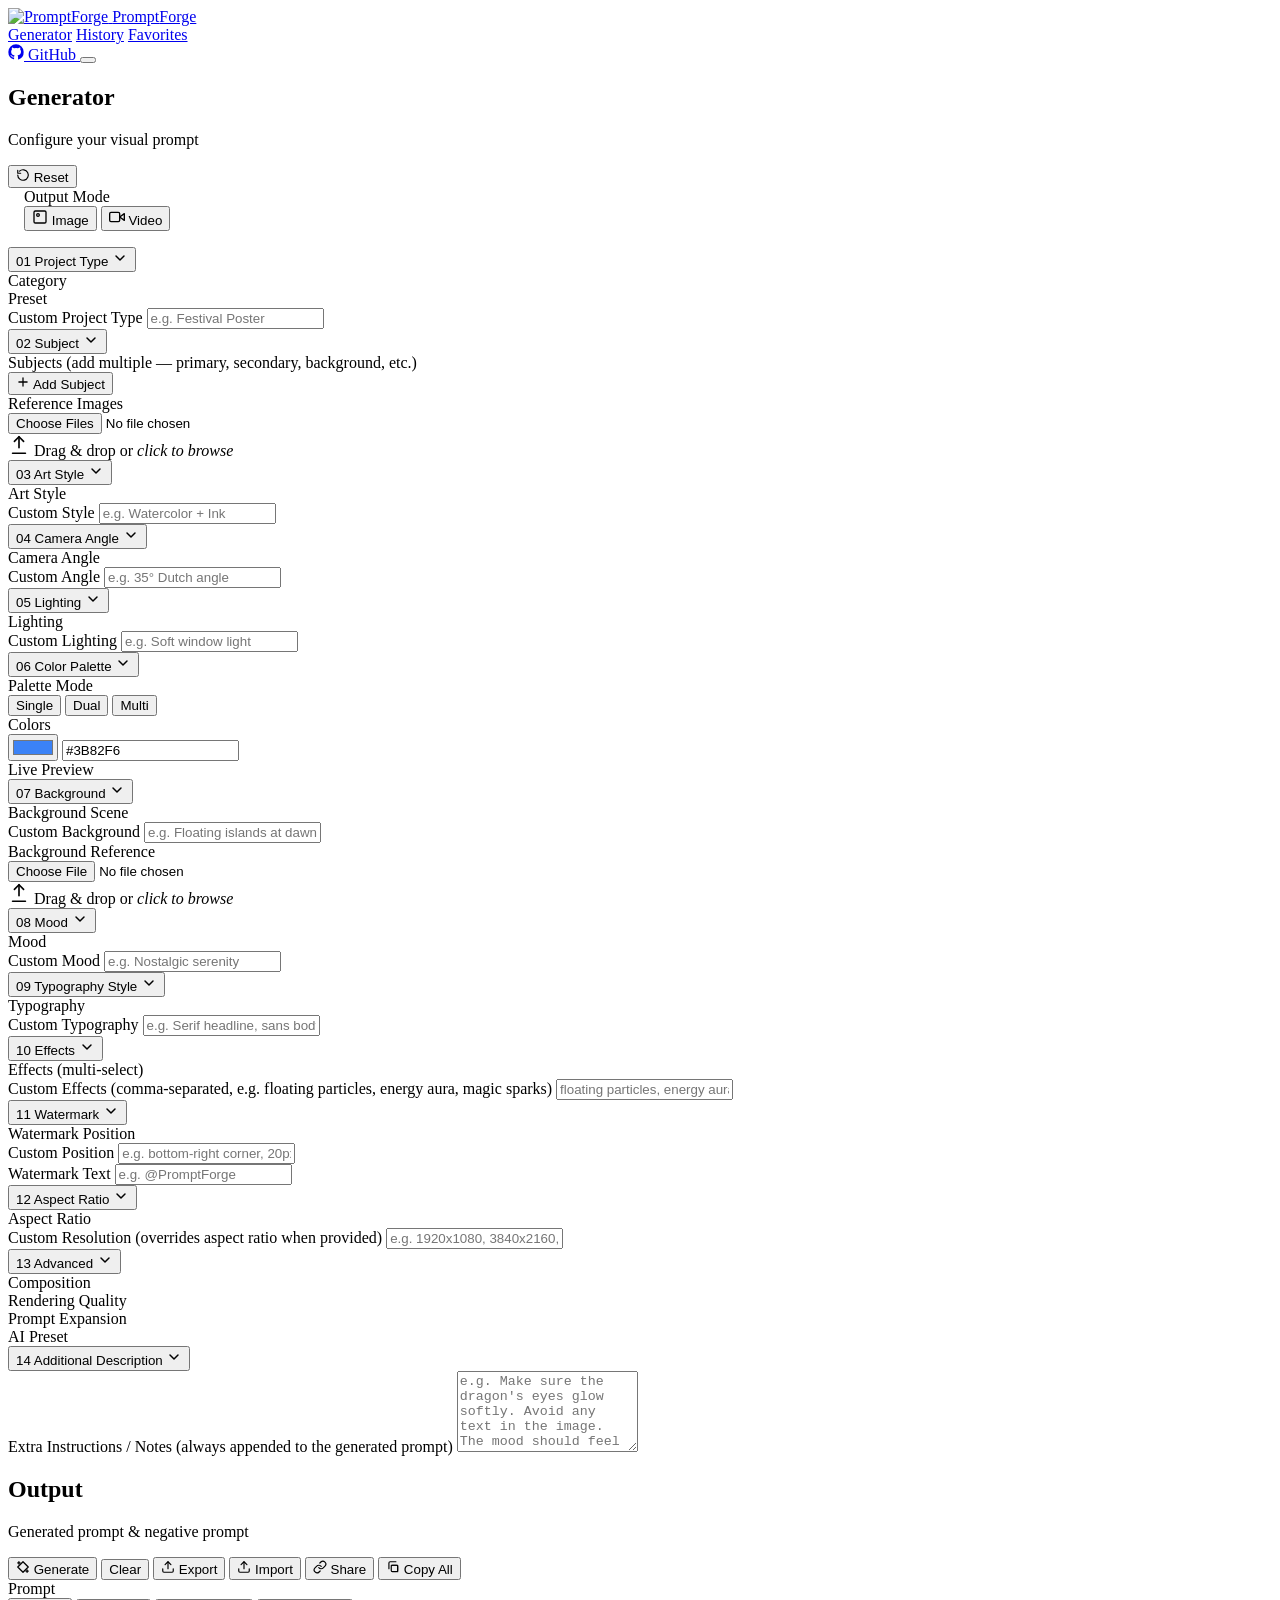
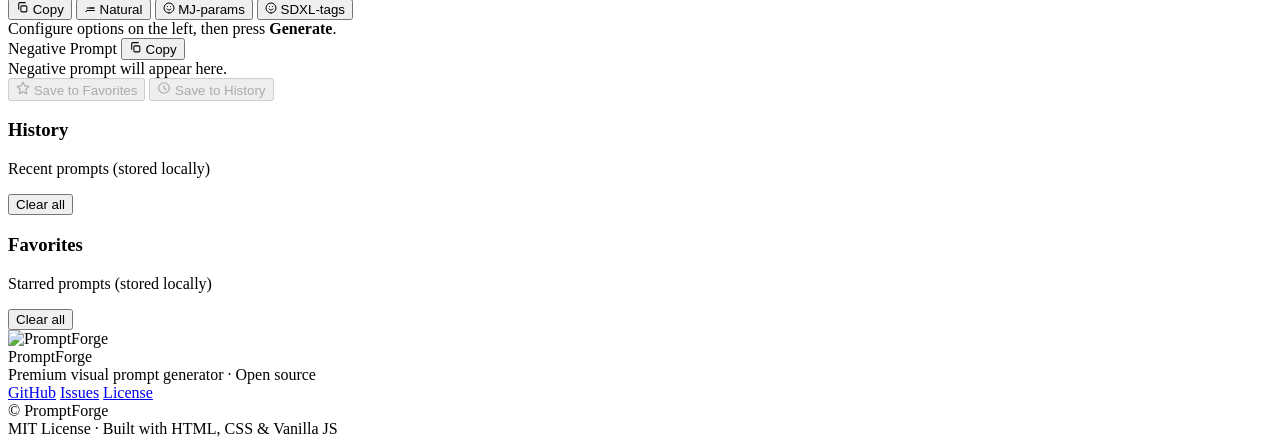
==== commit 6b5e3e42: "feat(PF-L5): Copy per-model + Export/Import JSON + Share URL hash - Add js/share.js module with:   -" ====
--- a/index.html
+++ b/index.html
@@ -703,6 +703,23 @@
               Generate
             </button>
             <button class="btn btn--ghost btn--sm" id="clearBtn" type="button">Clear</button>
+            <button class="btn btn--ghost btn--sm" id="exportBtn" type="button" title="Export state & history to JSON">
+              <svg viewBox="0 0 24 24" width="14" height="14" fill="none" stroke="currentColor" stroke-width="2" stroke-linecap="round" stroke-linejoin="round" aria-hidden="true"><path d="M21 15v4a2 2 0 0 1-2 2H5a2 2 0 0 1-2-2v-4"/><polyline points="17 8 12 3 7 8"/><line x1="12" y1="3" x2="12" y2="15"/></svg>
+              Export
+            </button>
+            <button class="btn btn--ghost btn--sm" id="importBtn" type="button" title="Import state & history from JSON">
+              <svg viewBox="0 0 24 24" width="14" height="14" fill="none" stroke="currentColor" stroke-width="2" stroke-linecap="round" stroke-linejoin="round" aria-hidden="true"><path d="M21 15v4a2 2 0 0 1-2 2H5a2 2 0 0 1-2-2v-4"/><polyline points="7 8 12 3 17 8"/><line x1="12" y1="3" x2="12" y2="15"/></svg>
+              Import
+            </button>
+            <button class="btn btn--ghost btn--sm" id="shareBtn" type="button" title="Copy shareable URL">
+              <svg viewBox="0 0 24 24" width="14" height="14" fill="none" stroke="currentColor" stroke-width="2" stroke-linecap="round" stroke-linejoin="round" aria-hidden="true"><path d="M10 13a5 5 0 0 0 7.54.54l3-3a5 5 0 0 0-7.07-7.07l-1.72 1.71"/><path d="M14 11a5 5 0 0 0-7.54-.54l-3 3a5 5 0 0 0 7.07 7.07l1.71-1.71"/></svg>
+              Share
+            </button>
+            <button class="btn btn--ghost btn--sm" id="copyAllBtn" type="button" title="Copy prompt + negative + settings">
+              <svg viewBox="0 0 24 24" width="14" height="14" fill="none" stroke="currentColor" stroke-width="2" stroke-linecap="round" stroke-linejoin="round" aria-hidden="true"><rect x="9" y="9" width="11" height="11" rx="2"/><path d="M5 15V5a2 2 0 0 1 2-2h10"/><path d="M9 9h11v11"/></svg>
+              Copy All
+            </button>
+            <input type="file" id="importFileInput" accept=".json" style="display: none;" />
           </div>
         </div>
 
@@ -710,26 +727,72 @@
           <div class="output__block">
             <div class="output__block-head">
               <span class="output__label" id="promptLabel">Prompt</span>
-              <button class="btn btn--ghost btn--xs" id="copyPromptBtn" type="button" data-copy="prompt">
+              <div class="output__copy-group" id="promptCopyGroup">
+                <button class="btn btn--ghost btn--xs" id="copyPromptBtn" type="button" data-copy="prompt" title="Copy prompt">
+                  <svg viewBox="0 0 24 24" width="13" height="13" fill="none" stroke="currentColor" stroke-width="2" stroke-linecap="round" stroke-linejoin="round" aria-hidden="true"><rect x="9" y="9" width="11" height="11" rx="2"/><path d="M5 15V5a2 2 0 0 1 2-2h10"/></svg>
+                  Copy
+                </button>
+                <button class="btn btn--ghost btn--xs" id="copyNaturalBtn" type="button" title="Copy as Natural Language (ChatGPT/Flux/Gemini)">
+                  <svg viewBox="0 0 24 24" width="12" height="12" fill="none" stroke="currentColor" stroke-width="2" stroke-linecap="round" stroke-linejoin="round" aria-hidden="true"><path d="M4 19.5A2.5 2.5 0 0 1 6.5 17H20"/><path d="M6.5 17H20"/><path d="M12.5 17H20"/><path d="M6.5 12H20"/><path d="M12.5 12H20"/></svg>
+                  Natural
+                </button>
+                <button class="btn btn--ghost btn--xs" id="copyMjBtn" type="button" title="Copy as Midjourney (--params)">
+                  <svg viewBox="0 0 24 24" width="12" height="12" fill="none" stroke="currentColor" stroke-width="2" stroke-linecap="round" stroke-linejoin="round" aria-hidden="true"><path d="M12 22c5.523 0 10-4.477 10-10S17.523 2 12 2 2 6.477 2 12s4.477 10 10 10z"/><path d="M8 14s1.5 2 4 2 4-2 4-2"/><path d="M9 9h.01"/><path d="M15 9h.01"/></svg>
+                  MJ-params
+                </button>
+                <button class="btn btn--ghost btn--xs" id="copySdxlBtn" type="button" title="Copy as SDXL tags">
+                  <svg viewBox="0 0 24 24" width="12" height="12" fill="none" stroke="currentColor" stroke-width="2" stroke-linecap="round" stroke-linejoin="round" aria-hidden="true"><path d="M12 22c5.523 0 10-4.477 10-10S17.523 2 12 2 2 6.477 2 12s4.477 10 10 10z"/><path d="M8 14s1.5 2 4 2 4-2 4-2"/><path d="M9 9h.01"/><path d="M15 9h.01"/></svg>
+                  SDXL-tags
+                </button>
+              </div>
+            </div>
+            <div class="output__text" id="promptOutput" aria-live="polite">
+              <span class="output__placeholder">Configure options on the left, then press <strong>Generate</strong>.</span>
+            </div>
+          </div>
+
+          <div class="output__block">
+            <div class="output__block-head">
+              <span class="output__label" id="negativeLabel">Negative Prompt</span>
+              <button class="btn btn--ghost btn--xs" id="copyNegativeBtn" type="button" data-copy="negative" title="Copy negative prompt">
                 <svg viewBox="0 0 24 24" width="13" height="13" fill="none" stroke="currentColor" stroke-width="2" stroke-linecap="round" stroke-linejoin="round" aria-hidden="true"><rect x="9" y="9" width="11" height="11" rx="2"/><path d="M5 15V5a2 2 0 0 1 2-2h10"/></svg>
                 Copy
               </button>
             </div>
-            <div class="output__text" id="promptOutput" aria-live="polite">
-              <span class="output__placeholder">Configure options on the left, then press <strong>Generate</strong>.</span>
-            </div>
-          </div>
-
-          <div class="output__block">
-            <div class="output__block-head">
-              <span class="output__label" id="negativeLabel">Negative Prompt</span>
-              <button class="btn btn--ghost btn--xs" id="copyNegativeBtn" type="button" data-copy="negative">
-                <svg viewBox="0 0 24 24" width="13" height="13" fill="none" stroke="currentColor" stroke-width="2" stroke-linecap="round" stroke-linejoin="round" aria-hidden="true"><rect x="9" y="9" width="11" height="11" rx="2"/><path d="M5 15V5a2 2 0 0 1 2-2h10"/></svg>
-                Copy
-              </button>
-            </div>
             <div class="output__text output__text--muted" id="negativeOutput" aria-live="polite">
               <span class="output__placeholder">Negative prompt will appear here.</span>
+            </div>
+          </div>
+
+          <!-- Video model copy buttons (shown when outputMode is video) -->
+          <div class="output__block output__block--video" id="videoCopyBlock" style="display: none;">
+            <div class="output__block-head">
+              <span class="output__label">Video Formats</span>
+              <div class="output__copy-group" id="videoCopyGroup">
+                <button class="btn btn--ghost btn--xs" id="copyRunwayBtn" type="button" title="Copy as Runway Gen-3 format">
+                  <svg viewBox="0 0 24 24" width="12" height="12" fill="none" stroke="currentColor" stroke-width="2" stroke-linecap="round" stroke-linejoin="round" aria-hidden="true"><polygon points="23 7 16 12 23 17 23 7"/><rect x="1" y="5" width="15" height="14" rx="2"/></svg>
+                  Runway
+                </button>
+                <button class="btn btn--ghost btn--xs" id="copyPikaBtn" type="button" title="Copy as Pika format">
+                  <svg viewBox="0 0 24 24" width="12" height="12" fill="none" stroke="currentColor" stroke-width="2" stroke-linecap="round" stroke-linejoin="round" aria-hidden="true"><polygon points="23 7 16 12 23 17 23 7"/><rect x="1" y="5" width="15" height="14" rx="2"/></svg>
+                  Pika
+                </button>
+                <button class="btn btn--ghost btn--xs" id="copySoraBtn" type="button" title="Copy as Sora format">
+                  <svg viewBox="0 0 24 24" width="12" height="12" fill="none" stroke="currentColor" stroke-width="2" stroke-linecap="round" stroke-linejoin="round" aria-hidden="true"><polygon points="23 7 16 12 23 17 23 7"/><rect x="1" y="5" width="15" height="14" rx="2"/></svg>
+                  Sora
+                </button>
+                <button class="btn btn--ghost btn--xs" id="copyKlingBtn" type="button" title="Copy as Kling format">
+                  <svg viewBox="0 0 24 24" width="12" height="12" fill="none" stroke="currentColor" stroke-width="2" stroke-linecap="round" stroke-linejoin="round" aria-hidden="true"><polygon points="23 7 16 12 23 17 23 7"/><rect x="1" y="5" width="15" height="14" rx="2"/></svg>
+                  Kling
+                </button>
+                <button class="btn btn--ghost btn--xs" id="copyLumaBtn" type="button" title="Copy as Luma Dream Machine format">
+                  <svg viewBox="0 0 24 24" width="12" height="12" fill="none" stroke="currentColor" stroke-width="2" stroke-linecap="round" stroke-linejoin="round" aria-hidden="true"><polygon points="23 7 16 12 23 17 23 7"/><rect x="1" y="5" width="15" height="14" rx="2"/></svg>
+                  Luma
+                </button>
+              </div>
+            </div>
+            <div class="output__text output__text--muted" id="videoFormatOutput" aria-live="polite">
+              <span class="output__placeholder">Video format prompts will appear here when in Video mode.</span>
             </div>
           </div>
 
@@ -809,6 +872,7 @@
   <script src="js/accordion.js"></script>
   <script src="js/generator.js"></script>
   <script src="js/history.js"></script>
+  <script src="js/share.js"></script>
   <script src="js/app.js"></script>
 </body>
 </html>
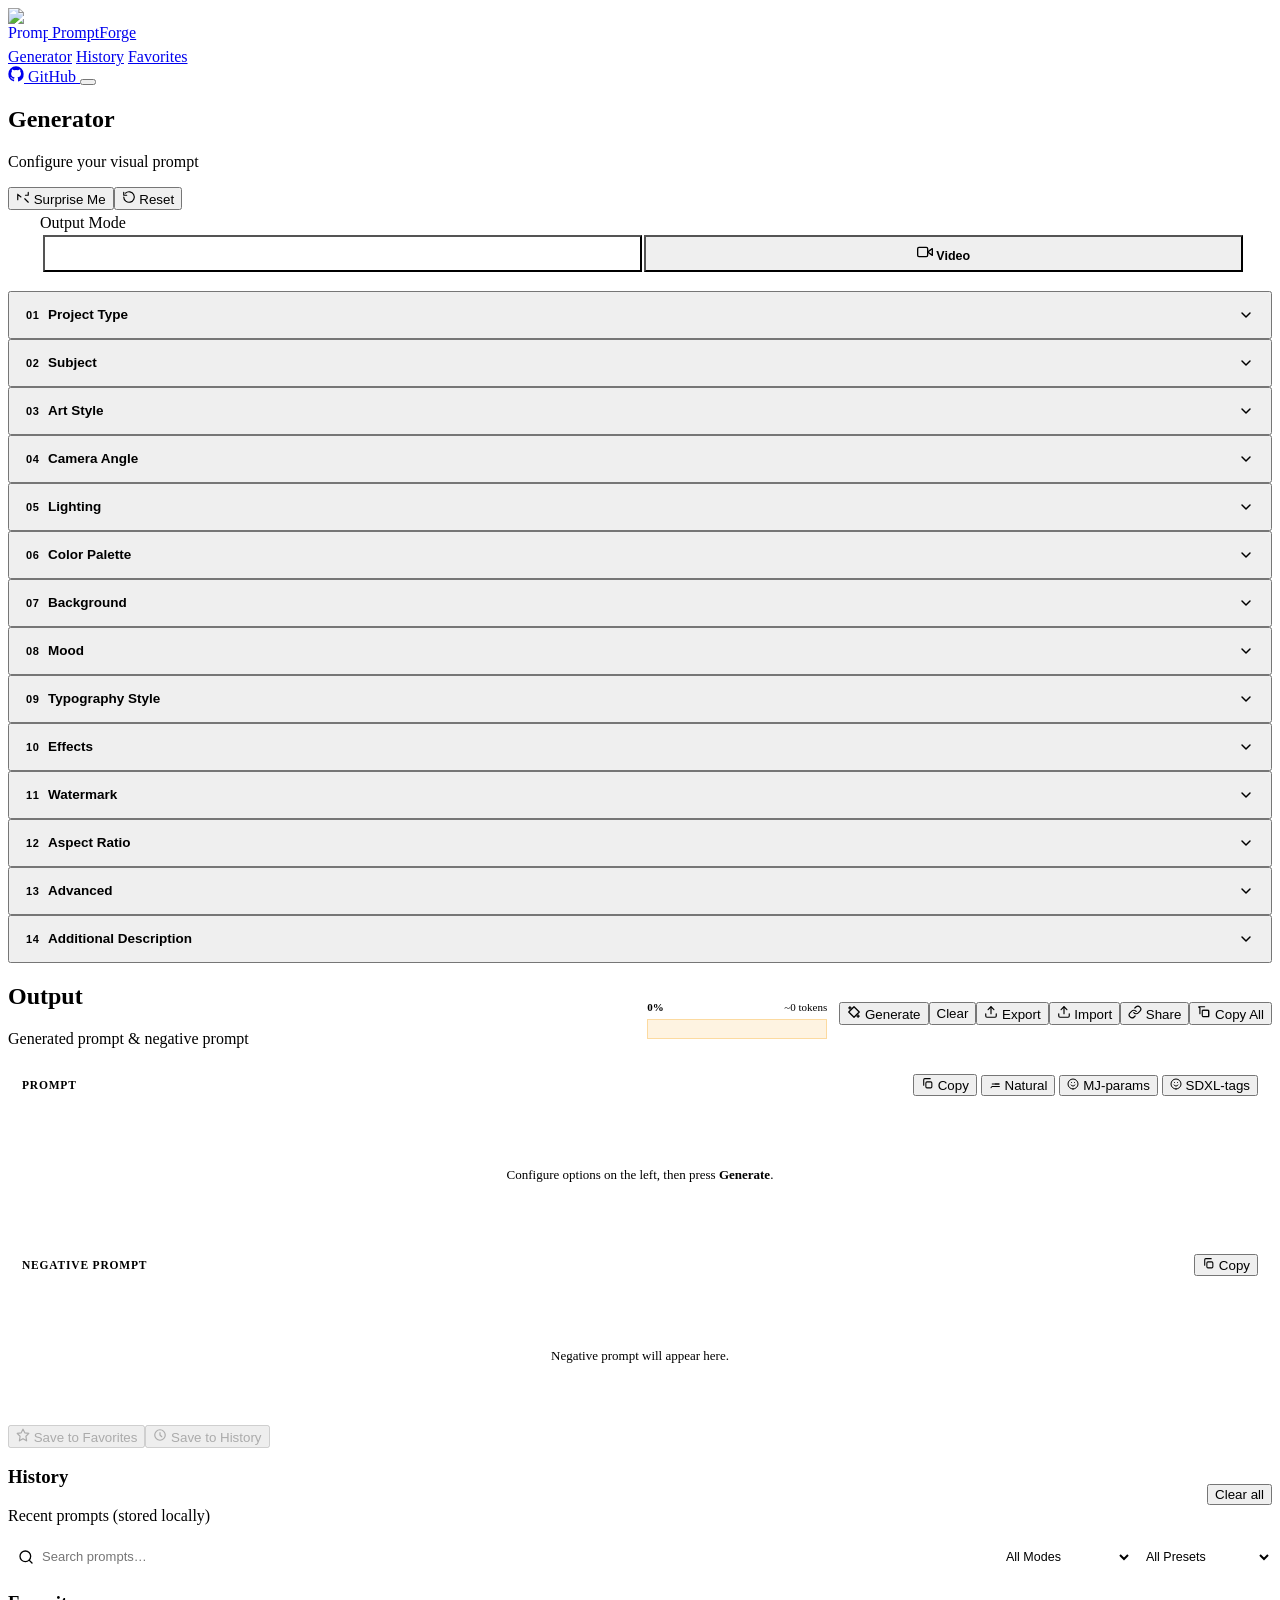
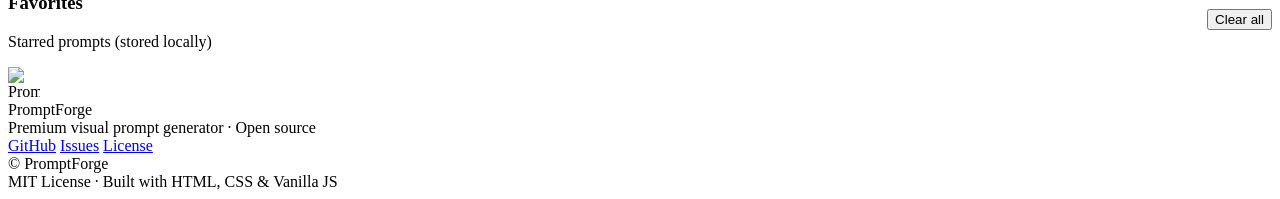
==== commit 4ccdc2d0: "feat(PF-L6): history search/filter, randomize+lock, quality meter 1. History search box + mode filte" ====
--- a/index.html
+++ b/index.html
@@ -218,10 +218,16 @@
           <h2 class="panel__title">Generator</h2>
           <p class="panel__subtitle">Configure your visual prompt</p>
         </div>
-        <button class="btn btn--ghost btn--sm" id="resetAllBtn" type="button" title="Reset all fields">
-          <svg viewBox="0 0 24 24" width="14" height="14" fill="none" stroke="currentColor" stroke-width="2" stroke-linecap="round" stroke-linejoin="round" aria-hidden="true"><path d="M3 12a9 9 0 1 0 3-6.7"/><path d="M3 4v5h5"/></svg>
-          Reset
-        </button>
+        <div class="panel__header-actions">
+          <button class="btn btn--ghost btn--sm" id="randomizeBtn" type="button" title="Surprise me — randomize unlocked fields">
+            <svg viewBox="0 0 24 24" width="14" height="14" fill="none" stroke="currentColor" stroke-width="2" stroke-linecap="round" stroke-linejoin="round" aria-hidden="true"><path d="M21 21l-6-6m6-6v-4.8m0 4.8h-4.8"/><path d="M3 16.5V7.5m0 0L8.5 12M3 7.5l5.5 4.5"/></svg>
+            Surprise Me
+          </button>
+          <button class="btn btn--ghost btn--sm" id="resetAllBtn" type="button" title="Reset all fields">
+            <svg viewBox="0 0 24 24" width="14" height="14" fill="none" stroke="currentColor" stroke-width="2" stroke-linecap="round" stroke-linejoin="round" aria-hidden="true"><path d="M3 12a9 9 0 1 0 3-6.7"/><path d="M3 4v5h5"/></svg>
+            Reset
+          </button>
+        </div>
       </div>
 
       <div class="panel__body" id="generatorPanel">
@@ -695,31 +701,44 @@
         <div class="output__header">
           <div>
             <h2 class="panel__title">Output</h2>
-            <p class="panel__subtitle" id="outputSubtitle">Generated prompt &amp; negative prompt</p>
-          </div>
-          <div class="output__actions">
-            <button class="btn btn--primary btn--sm" id="generateBtn" type="button">
-              <svg viewBox="0 0 24 24" width="14" height="14" fill="none" stroke="currentColor" stroke-width="2.2" stroke-linecap="round" stroke-linejoin="round" aria-hidden="true"><path d="M5 3v4"/><path d="M19 17v4"/><path d="M3 5h4"/><path d="M17 19h4"/><path d="m12 3 9 9-9 9-9-9 9-9Z"/></svg>
-              Generate
-            </button>
-            <button class="btn btn--ghost btn--sm" id="clearBtn" type="button">Clear</button>
-            <button class="btn btn--ghost btn--sm" id="exportBtn" type="button" title="Export state & history to JSON">
-              <svg viewBox="0 0 24 24" width="14" height="14" fill="none" stroke="currentColor" stroke-width="2" stroke-linecap="round" stroke-linejoin="round" aria-hidden="true"><path d="M21 15v4a2 2 0 0 1-2 2H5a2 2 0 0 1-2-2v-4"/><polyline points="17 8 12 3 7 8"/><line x1="12" y1="3" x2="12" y2="15"/></svg>
-              Export
-            </button>
-            <button class="btn btn--ghost btn--sm" id="importBtn" type="button" title="Import state & history from JSON">
-              <svg viewBox="0 0 24 24" width="14" height="14" fill="none" stroke="currentColor" stroke-width="2" stroke-linecap="round" stroke-linejoin="round" aria-hidden="true"><path d="M21 15v4a2 2 0 0 1-2 2H5a2 2 0 0 1-2-2v-4"/><polyline points="7 8 12 3 17 8"/><line x1="12" y1="3" x2="12" y2="15"/></svg>
-              Import
-            </button>
-            <button class="btn btn--ghost btn--sm" id="shareBtn" type="button" title="Copy shareable URL">
-              <svg viewBox="0 0 24 24" width="14" height="14" fill="none" stroke="currentColor" stroke-width="2" stroke-linecap="round" stroke-linejoin="round" aria-hidden="true"><path d="M10 13a5 5 0 0 0 7.54.54l3-3a5 5 0 0 0-7.07-7.07l-1.72 1.71"/><path d="M14 11a5 5 0 0 0-7.54-.54l-3 3a5 5 0 0 0 7.07 7.07l1.71-1.71"/></svg>
-              Share
-            </button>
-            <button class="btn btn--ghost btn--sm" id="copyAllBtn" type="button" title="Copy prompt + negative + settings">
-              <svg viewBox="0 0 24 24" width="14" height="14" fill="none" stroke="currentColor" stroke-width="2" stroke-linecap="round" stroke-linejoin="round" aria-hidden="true"><rect x="9" y="9" width="11" height="11" rx="2"/><path d="M5 15V5a2 2 0 0 1 2-2h10"/><path d="M9 9h11v11"/></svg>
-              Copy All
-            </button>
-            <input type="file" id="importFileInput" accept=".json" style="display: none;" />
+            <p class="panel__subtitle" id="outputSubtitle">Generated prompt & negative prompt</p>
+          </div>
+          <div class="output__header-actions">
+            <!-- Prompt Quality Meter (PF-L6) -->
+            <div class="quality-meter" id="qualityMeter" aria-label="Prompt quality meter">
+              <div class="quality-meter__bar" role="progressbar" aria-valuenow="0" aria-valuemin="0" aria-valuemax="100">
+                <div class="quality-meter__fill" id="qualityMeterFill"></div>
+              </div>
+              <div class="quality-meter__labels">
+                <span class="quality-meter__pct" id="qualityMeterPct">0%</span>
+                <span class="quality-meter__tokens" id="qualityMeterTokens">~0 tokens</span>
+              </div>
+              <div class="quality-meter__warning" id="qualityMeterWarning" hidden></div>
+            </div>
+            <div class="output__actions">
+              <button class="btn btn--primary btn--sm" id="generateBtn" type="button">
+                <svg viewBox="0 0 24 24" width="14" height="14" fill="none" stroke="currentColor" stroke-width="2.2" stroke-linecap="round" stroke-linejoin="round" aria-hidden="true"><path d="M5 3v4"/><path d="M19 17v4"/><path d="M3 5h4"/><path d="M17 19h4"/><path d="m12 3 9 9-9 9-9-9 9-9Z"/></svg>
+                Generate
+              </button>
+              <button class="btn btn--ghost btn--sm" id="clearBtn" type="button">Clear</button>
+              <button class="btn btn--ghost btn--sm" id="exportBtn" type="button" title="Export state & history to JSON">
+                <svg viewBox="0 0 24 24" width="14" height="14" fill="none" stroke="currentColor" stroke-width="2" stroke-linecap="round" stroke-linejoin="round" aria-hidden="true"><path d="M21 15v4a2 2 0 0 1-2 2H5a2 2 0 0 1-2-2v-4"/><polyline points="17 8 12 3 7 8"/><line x1="12" y1="3" x2="12" y2="15"/></svg>
+                Export
+              </button>
+              <button class="btn btn--ghost btn--sm" id="importBtn" type="button" title="Import state & history from JSON">
+                <svg viewBox="0 0 24 24" width="14" height="14" fill="none" stroke="currentColor" stroke-width="2" stroke-linecap="round" stroke-linejoin="round" aria-hidden="true"><path d="M21 15v4a2 2 0 0 1-2 2H5a2 2 0 0 1-2-2v-4"/><polyline points="7 8 12 3 17 8"/><line x1="12" y1="3" x2="12" y2="15"/></svg>
+                Import
+              </button>
+              <button class="btn btn--ghost btn--sm" id="shareBtn" type="button" title="Copy shareable URL">
+                <svg viewBox="0 0 24 24" width="14" height="14" fill="none" stroke="currentColor" stroke-width="2" stroke-linecap="round" stroke-linejoin="round" aria-hidden="true"><path d="M10 13a5 5 0 0 0 7.54.54l3-3a5 5 0 0 0-7.07-7.07l-1.72 1.71"/><path d="M14 11a5 5 0 0 0-7.54-.54l-3 3a5 5 0 0 0 7.07 7.07l1.71-1.71"/></svg>
+                Share
+              </button>
+              <button class="btn btn--ghost btn--sm" id="copyAllBtn" type="button" title="Copy prompt + negative + settings">
+                <svg viewBox="0 0 24 24" width="14" height="14" fill="none" stroke="currentColor" stroke-width="2" stroke-linecap="round" stroke-linejoin="round" aria-hidden="true"><rect x="9" y="9" width="11" height="11" rx="2"/><path d="M5 15V5a2 2 0 0 1-2-2h10"/><path d="M9 9h11v11"/></svg>
+                Copy All
+              </button>
+              <input type="file" id="importFileInput" accept=".json" style="display: none;" />
+            </div>
           </div>
         </div>
 
@@ -820,6 +839,25 @@
           </div>
           <button class="btn btn--ghost btn--xs" id="clearHistoryBtn" type="button">Clear all</button>
         </div>
+        
+        <!-- History Search & Filter Bar (PF-L6) -->
+        <div class="history__toolbar" id="historyToolbar">
+          <div class="history__search-wrap">
+            <svg class="history__search-icon" viewBox="0 0 24 24" width="16" height="16" fill="none" stroke="currentColor" stroke-width="2" stroke-linecap="round" stroke-linejoin="round" aria-hidden="true"><circle cx="11" cy="11" r="8"/><path d="m21 21-4.3-4.3"/></svg>
+            <input type="search" class="history__search" id="historySearch" placeholder="Search prompts…" aria-label="Search history" />
+          </div>
+          <div class="history__filters">
+            <select class="history__filter" id="historyFilterMode" aria-label="Filter by mode">
+              <option value="">All Modes</option>
+              <option value="image">Image</option>
+              <option value="video">Video</option>
+            </select>
+            <select class="history__filter" id="historyFilterPreset" aria-label="Filter by preset">
+              <option value="">All Presets</option>
+            </select>
+          </div>
+        </div>
+        
         <div class="history__body" id="historyList" aria-live="polite"></div>
       </div>
 
--- a/css/components.css
+++ b/css/components.css
@@ -0,0 +1,1016 @@
+/* =========================================================
+   PromptForge — components.css
+   Accordion, combobox, chips, color picker, dropzone,
+   output panel, history cards, segmented control
+   ========================================================= */
+
+/* ---------- Accordion ---------- */
+.accordion {
+  border: 1px solid var(--border-soft);
+  border-radius: var(--r-lg);
+  background: var(--surface);
+  margin-bottom: var(--sp-3);
+  /* Issue #3: visible by default so that fixed-position combobox panels
+     are never clipped. The .accordion__body itself carries overflow:hidden
+     when collapsed, which gives the rounded-corner clipping we want. */
+  overflow: visible;
+  transition: border-color var(--dur) var(--ease), box-shadow var(--dur) var(--ease);
+}
+/* When collapsed, switch the container to overflow:hidden so the rounded
+   corners clip the body cleanly during the collapse animation. */
+.accordion:not(.is-open) { overflow: hidden; }
+/* Issue #1: last accordion in a panel must NOT reserve margin space below it. */
+.accordion:last-child { margin-bottom: 0; }
+.accordion.is-open {
+  border-color: var(--border);
+  box-shadow: var(--shadow-sm);
+}
+.accordion__head {
+  width: 100%;
+  display: flex;
+  align-items: center;
+  gap: var(--sp-3);
+  padding: 14px 16px;
+  text-align: left;
+  transition: background var(--dur) var(--ease);
+}
+.accordion__head:hover { background: var(--surface-2); }
+.accordion__index {
+  font-family: var(--font-mono);
+  font-size: 11px;
+  font-weight: 600;
+  color: var(--text-faint);
+  letter-spacing: 0.05em;
+  min-width: 22px;
+}
+.accordion__label {
+  font-size: 13.5px;
+  font-weight: 600;
+  color: var(--text);
+  flex: 1;
+}
+.accordion.is-open .accordion__index { color: var(--accent); }
+.accordion__chevron {
+  display: inline-flex;
+  color: var(--text-muted);
+  transition: transform var(--dur) var(--ease), color var(--dur) var(--ease);
+}
+.accordion.is-open .accordion__chevron { transform: rotate(180deg); color: var(--accent); }
+
+/* Accordion body — collapses to EXACTLY zero height with overflow:hidden.
+   No padding, no margin, no reserved space when collapsed.
+   When open, switches to overflow:visible AFTER the expand animation
+   finishes (via .is-settled class added by JS) so that combobox dropdowns
+   inside can extend beyond the accordion's bottom edge.
+   Issue #1: padding is applied to the inner wrapper (.accordion__body > *),
+   NEVER to .accordion__body itself, so the collapsed body has true 0 height. */
+.accordion__body {
+  max-height: 0;
+  height: 0;
+  padding: 0;
+  margin: 0;
+  overflow: hidden;
+  transition: max-height 280ms var(--ease);
+}
+.accordion.is-open .accordion__body {
+  max-height: 2400px;
+  height: auto;
+}
+.accordion.is-open.is-settled .accordion__body {
+  overflow: visible;
+}
+
+.accordion__body > .field,
+.accordion__body > .seg,
+.accordion__body > .color-row,
+.accordion__body > .palette-preview,
+.accordion__body > .chip-grid,
+.accordion__body > .ratio-grid,
+.accordion__body > .dropzone,
+.accordion__body > .previews,
+.accordion__body > .subjects { padding: 0 16px; }
+.accordion__body .field:first-child { padding-top: 4px; }
+/* Issue #1: bottom padding lives on the LAST child of the body, not on the body
+   itself. This guarantees the collapsed body has zero height. */
+.accordion.is-open .accordion__body > .field:last-child,
+.accordion.is-open .accordion__body > .subjects:last-child,
+.accordion.is-open .accordion__body > .previews:last-child,
+.accordion.is-open .accordion__body > .dropzone:last-child { padding-bottom: 16px; }
+.accordion__body > .field:last-child { margin-bottom: 0; }
+.accordion__body .previews { padding-top: 8px; padding-bottom: 0; }
+.accordion__body .subjects:last-child { margin-bottom: 0; }
+
+/* ---------- Combobox ---------- */
+.combobox { position: relative; width: 100%; }
+.combobox__trigger {
+  width: 100%;
+  display: flex;
+  align-items: center;
+  gap: var(--sp-2);
+  background: var(--surface-2);
+  border: 1px solid var(--border);
+  color: var(--text);
+  padding: 10px 12px;
+  border-radius: var(--r-md);
+  font-size: 13.5px;
+  text-align: left;
+  transition: border-color var(--dur) var(--ease), box-shadow var(--dur) var(--ease);
+  min-height: 40px;
+}
+.combobox__trigger:hover { border-color: var(--surface-3); }
+.combobox.is-open .combobox__trigger {
+  border-color: var(--accent);
+  box-shadow: 0 0 0 3px var(--accent-soft);
+}
+.combobox__value { flex: 1; overflow: hidden; text-overflow: ellipsis; white-space: nowrap; }
+.combobox__value.is-placeholder { color: var(--text-faint); }
+.combobox__caret {
+  display: inline-flex; color: var(--text-muted);
+  transition: transform var(--dur) var(--ease);
+}
+.combobox.is-open .combobox__caret { transform: rotate(180deg); color: var(--accent); }
+
+.combobox__panel {
+  position: fixed;             /* set by JS — escapes all parent overflow:hidden */
+  z-index: 1000;
+  background: var(--surface-3);
+  border: 1px solid var(--border);
+  border-radius: var(--r-md);
+  box-shadow: var(--shadow-lg);
+  display: none;
+  flex-direction: column;
+  max-height: min(420px, 60vh);
+  overflow: hidden;
+}
+.combobox.is-open .combobox__panel { display: flex; }
+.combobox__search-wrap {
+  padding: var(--sp-2);
+  border-bottom: 1px solid var(--border-soft);
+  position: relative;
+  flex-shrink: 0;
+}
+.combobox__search-icon {
+  position: absolute;
+  left: 14px;
+  top: 50%;
+  transform: translateY(-50%);
+  color: var(--text-faint);
+  pointer-events: none;
+}
+.combobox__search {
+  width: 100%;
+  background: var(--surface-2);
+  border: 1px solid var(--border-soft);
+  color: var(--text);
+  padding: 8px 10px 8px 32px;
+  border-radius: var(--r-sm);
+  font-size: 13px;
+  outline: none;
+}
+.combobox__search:focus { border-color: var(--accent); }
+.combobox__list {
+  list-style: none;
+  margin: 0;
+  padding: 4px;
+  overflow-y: auto;
+  flex: 1;
+  min-height: 0;
+}
+.combobox__group {
+  font-size: 10.5px;
+  font-weight: 700;
+  letter-spacing: 0.08em;
+  text-transform: uppercase;
+  color: var(--text-faint);
+  padding: 10px 10px 6px;
+}
+.combobox__option {
+  display: flex;
+  align-items: center;
+  justify-content: space-between;
+  gap: var(--sp-2);
+  padding: 8px 10px;
+  border-radius: var(--r-sm);
+  font-size: 13px;
+  color: var(--text);
+  cursor: pointer;
+  transition: background var(--dur) var(--ease);
+}
+.combobox__option:hover,
+.combobox__option.is-focused { background: var(--surface-2); }
+.combobox__option.is-selected {
+  background: var(--accent-soft);
+  color: var(--accent);
+  font-weight: 600;
+}
+.combobox__option-check {
+  display: none;
+  color: var(--accent);
+}
+.combobox__option.is-selected .combobox__option-check { display: inline-flex; }
+.combobox__empty {
+  padding: 16px;
+  text-align: center;
+  color: var(--text-faint);
+  font-size: 12.5px;
+}
+.combobox__clear {
+  display: inline-flex;
+  align-items: center;
+  justify-content: center;
+  width: 18px;
+  height: 18px;
+  border-radius: 50%;
+  color: var(--text-muted);
+  background: transparent;
+  transition: background var(--dur) var(--ease), color var(--dur) var(--ease);
+}
+.combobox__clear:hover { background: var(--surface-3); color: var(--text); }
+
+/* ---------- Segmented control ---------- */
+.seg {
+  display: inline-flex;
+  background: var(--surface-2);
+  border: 1px solid var(--border);
+  border-radius: var(--r-md);
+  padding: 3px;
+  gap: 2px;
+  width: 100%;
+}
+.seg__btn {
+  flex: 1;
+  padding: 7px 12px;
+  font-size: 12.5px;
+  font-weight: 600;
+  color: var(--text-muted);
+  border-radius: var(--r-sm);
+  transition: background var(--dur) var(--ease), color var(--dur) var(--ease);
+}
+.seg__btn:hover { color: var(--text); }
+.seg__btn.is-active {
+  background: var(--accent);
+  color: #fff;
+}
+
+/* ---------- Color picker row ---------- */
+.color-row {
+  display: flex;
+  flex-wrap: wrap;
+  gap: var(--sp-2);
+  align-items: center;
+}
+.color-slot {
+  display: flex;
+  align-items: center;
+  gap: var(--sp-2);
+  background: var(--surface-2);
+  border: 1px solid var(--border);
+  border-radius: var(--r-md);
+  padding: 4px 8px 4px 4px;
+  position: relative;
+}
+.color-slot__picker {
+  width: 30px;
+  height: 30px;
+  border: none;
+  padding: 0;
+  background: transparent;
+  cursor: pointer;
+  border-radius: var(--r-sm);
+  overflow: hidden;
+}
+.color-slot__picker::-webkit-color-swatch-wrapper { padding: 0; }
+.color-slot__picker::-webkit-color-swatch { border: 1px solid var(--border); border-radius: var(--r-sm); }
+.color-slot__picker::-moz-color-swatch { border: 1px solid var(--border); border-radius: var(--r-sm); }
+.color-slot__hex {
+  background: transparent;
+  border: none;
+  color: var(--text);
+  font-family: var(--font-mono);
+  font-size: 12px;
+  width: 78px;
+  outline: none;
+  text-transform: uppercase;
+}
+.color-slot__remove {
+  display: inline-flex;
+  align-items: center;
+  justify-content: center;
+  width: 18px;
+  height: 18px;
+  border-radius: 50%;
+  color: var(--text-muted);
+  background: transparent;
+  transition: background var(--dur) var(--ease), color var(--dur) var(--ease);
+}
+.color-slot__remove:hover { background: var(--surface-3); color: var(--danger); }
+.color-row__add { margin-top: var(--sp-2); }
+
+.palette-preview {
+  height: 56px;
+  border-radius: var(--r-md);
+  border: 1px solid var(--border);
+  background: var(--surface-2);
+  display: flex;
+  overflow: hidden;
+}
+.palette-preview__seg {
+  flex: 1;
+  position: relative;
+  display: flex;
+  align-items: flex-end;
+  justify-content: center;
+  padding-bottom: 6px;
+  font-family: var(--font-mono);
+  font-size: 10px;
+  color: rgba(255, 255, 255, 0.85);
+  text-shadow: 0 1px 2px rgba(0, 0, 0, 0.5);
+  letter-spacing: 0.04em;
+}
+.palette-preview.is-empty::before {
+  content: "Add colors to preview palette";
+  color: var(--text-faint);
+  font-size: 12px;
+  width: 100%;
+  text-align: center;
+  align-self: center;
+  text-shadow: none;
+}
+
+/* ---------- Dropzone ---------- */
+.dropzone {
+  position: relative;
+  border: 1.5px dashed var(--border);
+  border-radius: var(--r-md);
+  background: var(--surface-2);
+  padding: var(--sp-5);
+  text-align: center;
+  cursor: pointer;
+  transition: border-color var(--dur) var(--ease), background var(--dur) var(--ease);
+}
+.dropzone:hover, .dropzone:focus-visible { border-color: var(--accent); background: var(--surface); outline: none; }
+.dropzone.is-dragover {
+  border-color: var(--accent);
+  background: var(--accent-soft);
+  box-shadow: 0 0 0 3px var(--accent-soft);
+}
+.dropzone__input {
+  position: absolute; inset: 0; opacity: 0; cursor: pointer;
+}
+.dropzone__prompt {
+  display: flex;
+  flex-direction: column;
+  align-items: center;
+  gap: var(--sp-2);
+  color: var(--text-muted);
+  font-size: 13px;
+}
+.dropzone__prompt em { color: var(--accent); font-style: normal; font-weight: 600; }
+
+.previews {
+  display: grid;
+  grid-template-columns: repeat(auto-fill, minmax(72px, 1fr));
+  gap: var(--sp-2);
+  margin-top: var(--sp-2);
+}
+.previews:empty { display: none; }
+.preview {
+  position: relative;
+  aspect-ratio: 1;
+  border-radius: var(--r-sm);
+  overflow: hidden;
+  border: 1px solid var(--border);
+  background: var(--surface-2);
+}
+.preview img { width: 100%; height: 100%; object-fit: cover; }
+.preview__remove {
+  position: absolute;
+  top: 4px; right: 4px;
+  width: 18px; height: 18px;
+  display: inline-flex; align-items: center; justify-content: center;
+  border-radius: 50%;
+  background: rgba(15, 23, 42, 0.85);
+  color: var(--text);
+  border: 1px solid var(--border);
+  transition: background var(--dur) var(--ease), color var(--dur) var(--ease);
+}
+.preview__remove:hover { background: var(--danger); color: #fff; }
+
+/* ---------- Chip grid (multi / single select) ---------- */
+.chip-grid {
+  display: flex;
+  flex-wrap: wrap;
+  gap: var(--sp-2);
+}
+.chip {
+  display: inline-flex;
+  align-items: center;
+  gap: 6px;
+  padding: 7px 12px;
+  border-radius: var(--r-md);
+  background: var(--surface-2);
+  border: 1px solid var(--border);
+  color: var(--text-muted);
+  font-size: 12.5px;
+  font-weight: 500;
+  cursor: pointer;
+  transition: background var(--dur) var(--ease), color var(--dur) var(--ease), border-color var(--dur) var(--ease);
+  user-select: none;
+}
+.chip:hover { color: var(--text); border-color: var(--surface-3); }
+.chip.is-active {
+  background: var(--accent-soft);
+  border-color: var(--accent-line);
+  color: var(--text);
+}
+.chip.is-active::before {
+  content: "";
+  width: 6px; height: 6px;
+  border-radius: 50%;
+  background: var(--accent);
+  box-shadow: 0 0 0 3px var(--accent-soft);
+}
+
+/* ---------- Ratio grid ---------- */
+.ratio-grid {
+  display: grid;
+  grid-template-columns: repeat(4, 1fr);
+  gap: var(--sp-2);
+}
+.ratio {
+  position: relative;
+  background: var(--surface-2);
+  border: 1px solid var(--border);
+  border-radius: var(--r-md);
+  padding: 10px 8px;
+  display: flex;
+  flex-direction: column;
+  align-items: center;
+  gap: 6px;
+  cursor: pointer;
+  transition: background var(--dur) var(--ease), border-color var(--dur) var(--ease);
+  color: var(--text-muted);
+  font-size: 12px;
+  font-weight: 600;
+}
+.ratio:hover { color: var(--text); border-color: var(--surface-3); }
+.ratio.is-active {
+  background: var(--accent-soft);
+  border-color: var(--accent-line);
+  color: var(--text);
+}
+.ratio__shape {
+  background: currentColor;
+  opacity: 0.85;
+  border-radius: 2px;
+}
+
+/* ---------- Output panel ---------- */
+.output { padding: var(--sp-5) var(--sp-6); border-bottom: 1px solid var(--border-soft); }
+.output__header {
+  display: flex;
+  align-items: center;
+  justify-content: space-between;
+  gap: var(--sp-3);
+  margin-bottom: var(--sp-4);
+}
+.output__actions { display: flex; gap: var(--sp-2); }
+
+.output__body { display: flex; flex-direction: column; gap: var(--sp-4); }
+.output__block {
+  background: var(--surface);
+  border: 1px solid var(--border-soft);
+  border-radius: var(--r-lg);
+  overflow: hidden;
+}
+.output__block-head {
+  display: flex;
+  align-items: center;
+  justify-content: space-between;
+  padding: 10px 14px;
+  border-bottom: 1px solid var(--border-soft);
+  background: var(--surface-2);
+}
+.output__label {
+  font-size: 11.5px;
+  font-weight: 700;
+  letter-spacing: 0.07em;
+  text-transform: uppercase;
+  color: var(--text-muted);
+}
+.output__text {
+  padding: 14px 16px;
+  font-size: 13.5px;
+  line-height: 1.65;
+  color: var(--text);
+  font-family: var(--font-mono);
+  white-space: pre-wrap;
+  word-break: break-word;
+  min-height: 72px;
+}
+.output__text--muted { color: var(--text-muted); }
+.output__placeholder {
+  color: var(--text-faint);
+  font-family: var(--font-sans);
+  font-size: 13px;
+  font-style: normal;
+  display: block;
+  text-align: center;
+}
+.output__placeholder strong { color: var(--accent); }
+
+.output__meta {
+  display: flex;
+  flex-wrap: wrap;
+  gap: var(--sp-2);
+}
+.output__meta:empty { display: none; }
+.meta-pill {
+  display: inline-flex;
+  align-items: center;
+  gap: 6px;
+  background: var(--surface);
+  border: 1px solid var(--border-soft);
+  padding: 4px 10px;
+  border-radius: 999px;
+  font-size: 11.5px;
+  color: var(--text-muted);
+}
+.meta-pill strong { color: var(--text); font-weight: 600; }
+
+.output__save {
+  display: flex;
+  gap: var(--sp-2);
+  flex-wrap: wrap;
+}
+
+/* ---------- History / Favorites ---------- */
+.history { padding: var(--sp-5) var(--sp-6); border-bottom: 1px solid var(--border-soft); }
+.history:last-child { border-bottom: none; }
+.history__head {
+  display: flex;
+  align-items: center;
+  justify-content: space-between;
+  gap: var(--sp-3);
+  margin-bottom: var(--sp-4);
+}
+.history__body {
+  display: flex;
+  flex-direction: column;
+  gap: var(--sp-3);
+  /* Issue #2: adaptive max-height. Caps each list so all three right-panel
+     blocks (output + history + favorites) fit a typical viewport. */
+  max-height: 40vh;
+  overflow-y: auto;
+}
+.history__empty {
+  text-align: center;
+  padding: var(--sp-6);
+  color: var(--text-faint);
+  font-size: 13px;
+  border: 1px dashed var(--border-soft);
+  border-radius: var(--r-md);
+}
+
+.entry {
+  background: var(--surface);
+  border: 1px solid var(--border-soft);
+  border-radius: var(--r-md);
+  padding: 12px 14px;
+  transition: border-color var(--dur) var(--ease), background var(--dur) var(--ease);
+}
+.entry:hover { border-color: var(--border); background: var(--surface-2); }
+.entry__head {
+  display: flex;
+  align-items: center;
+  justify-content: space-between;
+  gap: var(--sp-2);
+  margin-bottom: 6px;
+}
+.entry__title {
+  font-size: 12px;
+  font-weight: 600;
+  color: var(--text);
+  overflow: hidden;
+  text-overflow: ellipsis;
+  white-space: nowrap;
+  flex: 1;
+}
+.entry__time { font-size: 11px; color: var(--text-faint); font-family: var(--font-mono); }
+.entry__prompt {
+  font-size: 12.5px;
+  color: var(--text-muted);
+  line-height: 1.5;
+  display: -webkit-box;
+  -webkit-line-clamp: 2;
+  line-clamp: 2;
+  -webkit-box-orient: vertical;
+  overflow: hidden;
+  font-family: var(--font-mono);
+}
+.entry__actions {
+  display: flex;
+  gap: 6px;
+  margin-top: 8px;
+  flex-wrap: wrap;
+}
+.entry__btn {
+  display: inline-flex;
+  align-items: center;
+  gap: 4px;
+  padding: 4px 8px;
+  font-size: 11.5px;
+  border-radius: var(--r-sm);
+  color: var(--text-muted);
+  border: 1px solid var(--border-soft);
+  background: var(--surface-2);
+  transition: all var(--dur) var(--ease);
+}
+.entry__btn:hover { color: var(--text); border-color: var(--border); background: var(--surface-3); }
+.entry__btn--danger:hover { color: var(--danger); border-color: rgba(239, 68, 68, 0.4); }
+.entry__btn--star.is-active { color: var(--warning); border-color: rgba(245, 158, 11, 0.4); }
+
+/* ---------- Brand sm (footer) ---------- */
+.brand__mark--sm {
+  display: inline-flex;
+  height: 32px;
+  width: auto;
+  object-fit: contain;
+  border-radius: var(--r-sm);
+  flex-shrink: 0;
+}
+.brand__mark { display: inline-flex; border-radius: var(--r-sm); }
+
+/* ---------- Field hints ---------- */
+.field__hint {
+  text-transform: none;
+  letter-spacing: 0;
+  font-weight: 400;
+  color: var(--text-faint);
+  font-size: 11px;
+  margin-left: 4px;
+}
+
+/* ---------- Subjects (multi-subject list) ---------- */
+.subjects {
+  display: flex;
+  flex-direction: column;
+  gap: var(--sp-2);
+  margin-bottom: var(--sp-2);
+}
+.subjects:empty + .subjects__add { margin-top: 0; }
+.subject-row {
+  display: grid;
+  grid-template-columns: 24px 1fr 140px auto;
+  gap: var(--sp-2);
+  align-items: center;
+  background: var(--surface-2);
+  border: 1px solid var(--border);
+  border-radius: var(--r-md);
+  padding: 6px 8px;
+}
+.subject-row__index {
+  font-family: var(--font-mono);
+  font-size: 11px;
+  color: var(--text-faint);
+  text-align: center;
+}
+.subject-row__input {
+  background: transparent;
+  border: none;
+  color: var(--text);
+  font-size: 13px;
+  padding: 4px 6px;
+  outline: none;
+  width: 100%;
+}
+.subject-row__input::placeholder { color: var(--text-faint); }
+.subject-row__importance {
+  background: var(--surface-3);
+  border: 1px solid var(--border-soft);
+  color: var(--text-muted);
+  font-size: 11.5px;
+  padding: 4px 6px;
+  border-radius: var(--r-sm);
+  outline: none;
+  cursor: pointer;
+}
+.subject-row__importance:focus { border-color: var(--accent); }
+.subject-row__actions {
+  display: inline-flex;
+  gap: 2px;
+}
+.subject-row__btn {
+  display: inline-flex;
+  align-items: center;
+  justify-content: center;
+  width: 24px;
+  height: 24px;
+  border-radius: var(--r-sm);
+  color: var(--text-muted);
+  background: transparent;
+  border: 1px solid transparent;
+  transition: all var(--dur) var(--ease);
+}
+.subject-row__btn:hover {
+  background: var(--surface-3);
+  color: var(--text);
+  border-color: var(--border);
+}
+.subject-row__btn:disabled { opacity: 0.3; cursor: not-allowed; }
+.subject-row__btn--danger:hover { color: var(--danger); border-color: rgba(239, 68, 68, 0.4); }
+.subjects__add { margin-top: var(--sp-2); }
+
+/* ===========================================================
+   PF-L6: Quality Meter, History Toolbar, Randomize/Lock
+   =========================================================== */
+
+/* Panel header actions (PF-L6: Randomize button) */
+.panel__header-actions {
+  display: flex;
+  gap: var(--sp-2);
+  align-items: center;
+}
+
+/* Output header actions (PF-L6: Quality meter + actions) */
+.output__header-actions {
+  display: flex;
+  align-items: center;
+  gap: var(--sp-4);
+  flex-wrap: wrap;
+}
+
+/* Quality Meter (PF-L6) */
+.quality-meter {
+  display: flex;
+  flex-direction: column;
+  gap: 6px;
+  min-width: 180px;
+  max-width: 280px;
+  padding: 8px 12px;
+  background: var(--surface-2);
+  border: 1px solid var(--border);
+  border-radius: var(--r-md);
+}
+.quality-meter__bar {
+  height: 8px;
+  background: var(--surface-3);
+  border-radius: 999px;
+  overflow: hidden;
+  position: relative;
+}
+.quality-meter__fill {
+  height: 100%;
+  width: 0%;
+  background: linear-gradient(90deg, var(--danger), var(--warning), var(--success));
+  border-radius: 999px;
+  transition: width 300ms var(--ease), background 300ms var(--ease);
+}
+.quality-meter__labels {
+  display: flex;
+  justify-content: space-between;
+  font-size: 11px;
+  font-family: var(--font-mono);
+  color: var(--text-muted);
+}
+.quality-meter__pct { font-weight: 600; color: var(--text); }
+.quality-meter__warning {
+  font-size: 11px;
+  color: var(--warning);
+  background: rgba(245, 158, 11, 0.12);
+  border: 1px solid rgba(245, 158, 11, 0.3);
+  padding: 4px 8px;
+  border-radius: var(--r-sm);
+  display: flex;
+  align-items: center;
+  gap: 6px;
+}
+.quality-meter__warning::before {
+  content: "";
+  width: 10px; height: 10px;
+  background: var(--warning);
+  border-radius: 50%;
+  flex-shrink: 0;
+}
+
+/* History Toolbar (PF-L6) */
+.history__toolbar {
+  display: flex;
+  flex-wrap: wrap;
+  gap: var(--sp-3);
+  margin-bottom: var(--sp-3);
+  padding: var(--sp-3);
+  background: var(--surface-2);
+  border: 1px solid var(--border-soft);
+  border-radius: var(--r-md);
+}
+.history__search-wrap {
+  position: relative;
+  flex: 1;
+  min-width: 180px;
+}
+.history__search-icon {
+  position: absolute;
+  left: 10px;
+  top: 50%;
+  transform: translateY(-50%);
+  color: var(--text-faint);
+  pointer-events: none;
+}
+.history__search {
+  width: 100%;
+  background: var(--surface-3);
+  border: 1px solid var(--border);
+  color: var(--text);
+  padding: 8px 10px 8px 34px;
+  border-radius: var(--r-sm);
+  font-size: 13px;
+  outline: none;
+}
+.history__search:focus { border-color: var(--accent); }
+.history__filters {
+  display: flex;
+  gap: var(--sp-2);
+}
+.history__filter {
+  background: var(--surface-3);
+  border: 1px solid var(--border);
+  color: var(--text);
+  padding: 8px 10px;
+  border-radius: var(--r-sm);
+  font-size: 12.5px;
+  outline: none;
+  min-width: 140px;
+}
+.history__filter:focus { border-color: var(--accent); }
+
+/* History entry restore-as-draft button (PF-L6) */
+.entry__btn--restore {
+  background: var(--accent-soft);
+  border-color: var(--accent-line);
+  color: var(--accent);
+}
+.entry__btn--restore:hover {
+  background: var(--accent);
+  color: #fff;
+  border-color: var(--accent);
+}
+
+/* Randomize button states */
+#randomizeBtn:hover { background: var(--accent-soft); border-color: var(--accent-line); color: var(--accent); }
+#randomizeBtn.is-randomizing { animation: pulse 1s infinite; }
+@keyframes pulse {
+  0%, 100% { box-shadow: 0 0 0 0 var(--accent-soft); }
+  50% { box-shadow: 0 0 0 8px transparent; }
+}
+
+/* Field lock toggles (PF-L6) */
+.field__lock {
+  display: inline-flex;
+  align-items: center;
+  justify-content: center;
+  width: 28px;
+  height: 28px;
+  margin-left: var(--sp-2);
+  border-radius: var(--r-sm);
+  color: var(--text-faint);
+  background: var(--surface-2);
+  border: 1px solid var(--border);
+  cursor: pointer;
+  transition: all var(--dur) var(--ease);
+  flex-shrink: 0;
+}
+.field__lock:hover {
+  color: var(--accent);
+  border-color: var(--accent-line);
+  background: var(--accent-soft);
+}
+.field__lock.is-locked {
+  color: var(--accent);
+  background: var(--accent-soft);
+  border-color: var(--accent-line);
+}
+.field__lock.is-locked svg { animation: lock-click 200ms var(--ease); }
+@keyframes lock-click {
+  0% { transform: scale(1); }
+  50% { transform: scale(1.2) rotate(-10deg); }
+  100% { transform: scale(1); }
+}
+
+/* Combobox trigger with lock */
+.combobox__trigger.has-lock {
+  padding-right: 40px;
+}
+.combobox__lock-btn {
+  position: absolute;
+  right: 8px;
+  top: 50%;
+  transform: translateY(-50%);
+  width: 28px;
+  height: 28px;
+  display: inline-flex;
+  align-items: center;
+  justify-content: center;
+  border-radius: var(--r-sm);
+  color: var(--text-faint);
+  background: transparent;
+  border: none;
+  cursor: pointer;
+  transition: all var(--dur) var(--ease);
+}
+.combobox__lock-btn:hover {
+  color: var(--accent);
+  background: var(--accent-soft);
+}
+.combobox__lock-btn.is-locked {
+  color: var(--accent);
+  background: var(--accent-soft);
+}
+
+/* Chip grid with lock */
+.chip-grid.has-lock { position: relative; }
+.chip__lock {
+  position: absolute;
+  top: 2px;
+  right: 2px;
+  width: 18px;
+  height: 18px;
+  display: inline-flex;
+  align-items: center;
+  justify-content: center;
+  border-radius: 50%;
+  color: var(--text-faint);
+  background: var(--surface-2);
+  border: 1px solid var(--border);
+  cursor: pointer;
+  transition: all var(--dur) var(--ease);
+  opacity: 0;
+}
+.chip:hover .chip__lock,
+.chip:focus-within .chip__lock { opacity: 1; }
+.chip__lock:hover {
+  color: var(--accent);
+  border-color: var(--accent-line);
+  background: var(--accent-soft);
+}
+.chip__lock.is-locked {
+  color: var(--accent);
+  background: var(--accent-soft);
+  border-color: var(--accent-line);
+  opacity: 1;
+}
+
+/* Subject row lock */
+.subject-row__lock {
+  display: inline-flex;
+  align-items: center;
+  justify-content: center;
+  width: 24px;
+  height: 24px;
+  border-radius: var(--r-sm);
+  color: var(--text-faint);
+  background: var(--surface-2);
+  border: 1px solid var(--border);
+  cursor: pointer;
+  transition: all var(--dur) var(--ease);
+  margin-left: 4px;
+}
+.subject-row__lock:hover {
+  color: var(--accent);
+  border-color: var(--accent-line);
+  background: var(--accent-soft);
+}
+.subject-row__lock.is-locked {
+  color: var(--accent);
+  background: var(--accent-soft);
+  border-color: var(--accent-line);
+}
+
+/* Color slot lock */
+.color-slot__lock {
+  display: inline-flex;
+  align-items: center;
+  justify-content: center;
+  width: 24px;
+  height: 24px;
+  border-radius: var(--r-sm);
+  color: var(--text-faint);
+  background: var(--surface-2);
+  border: 1px solid var(--border);
+  cursor: pointer;
+  transition: all var(--dur) var(--ease);
+  margin-left: 4px;
+}
+.color-slot__lock:hover {
+  color: var(--accent);
+  border-color: var(--accent-line);
+  background: var(--accent-soft);
+}
+.color-slot__lock.is-locked {
+  color: var(--accent);
+  background: var(--accent-soft);
+  border-color: var(--accent-line);
+}
+
+/* Randomize toast animation */
+.toast--random { border-color: rgba(139, 92, 246, 0.4); }
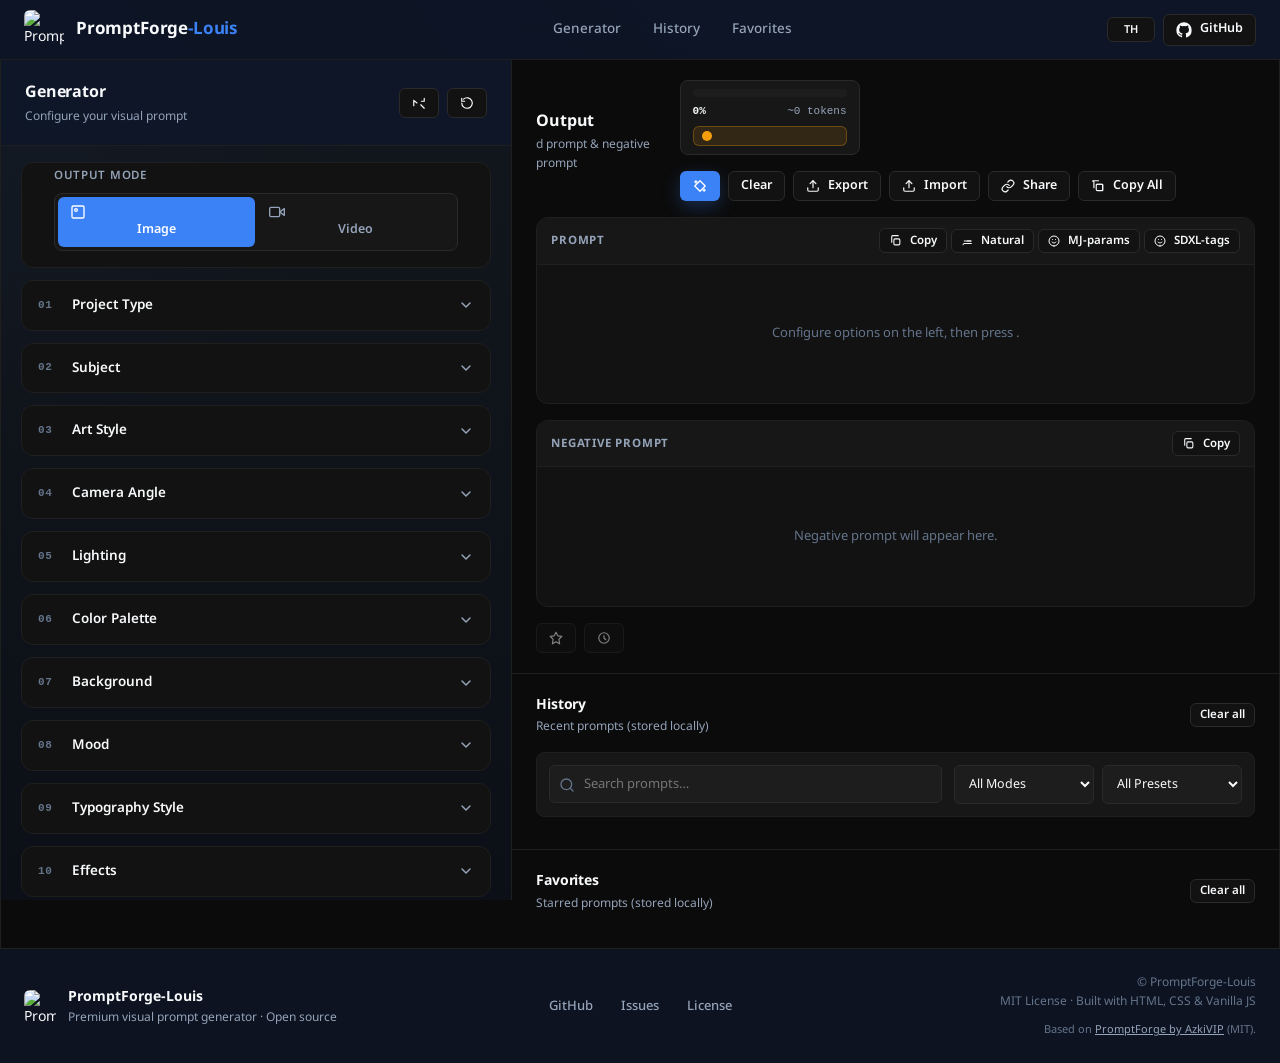
==== commit da42f9ed: "feat(PF-L4): Rebrand + i18n TH/EN - Rebrand: PromptForge-Louis title, Thai font (Noto Sans Thai via " ====
--- a/index.html
+++ b/index.html
@@ -1,23 +1,28 @@
 <!DOCTYPE html>
-<html lang="en">
+<html lang="th">
 <head>
   <meta charset="UTF-8" />
   <meta name="viewport" content="width=device-width, initial-scale=1.0" />
   <meta http-equiv="X-UA-Compatible" content="IE=edge" />
   <meta name="theme-color" content="#0F172A" />
 
+  <!-- Google Fonts: Noto Sans Thai + Inter (fallback) -->
+  <link rel="preconnect" href="https://fonts.googleapis.com">
+  <link rel="preconnect" href="https://fonts.gstatic.com" crossorigin>
+  <link href="https://fonts.googleapis.com/css2?family=Inter:wght@400;500;600;700&family=Noto+Sans+Thai:wght@400;500;600;700&display=swap" rel="stylesheet">
+
   <!-- Primary Meta -->
-  <title>PromptForge — Premium Visual Prompt Generator for AI Image Creation</title>
-  <meta name="description" content="PromptForge is a premium open-source visual prompt generator for posters, thumbnails, ads, covers, wallpapers, concept art, character art, product renders, marketing assets, and AI image generation. Rule-based engine. Supports ChatGPT Images, Flux, SDXL, Midjourney, and Gemini." />
-  <meta name="keywords" content="prompt generator, AI prompt generator, image prompt, midjourney prompt generator, sdxl prompt, flux prompt, ChatGPT image prompt, poster prompt, thumbnail prompt, concept art prompt, character art prompt, product render prompt, marketing asset prompt, open source prompt generator, vanilla javascript prompt generator" />
-  <meta name="author" content="PromptForge — AzkiVIP" />
+  <title>PromptForge-Louis — Premium Visual Prompt Generator for AI Image & Video Creation</title>
+  <meta name="description" content="PromptForge-Louis is a premium open-source visual prompt generator for posters, thumbnails, ads, covers, wallpapers, concept art, character art, product renders, marketing assets, and AI image/video generation. Rule-based engine. Supports ChatGPT Images, Flux, SDXL, Midjourney, Gemini, Runway Gen-3, Pika, Sora, Kling, Luma Dream Machine." />
+  <meta name="keywords" content="prompt generator, AI prompt generator, image prompt, video prompt, midjourney prompt generator, sdxl prompt, flux prompt, ChatGPT image prompt, poster prompt, thumbnail prompt, concept art prompt, character art prompt, product render prompt, marketing asset prompt, open source prompt generator, vanilla javascript prompt generator, Runway Gen-3, Pika, Sora, Kling, Luma" />
+  <meta name="author" content="PromptForge-Louis — Louis Team" />
   <meta name="robots" content="index, follow, max-image-preview:large, max-snippet:-1, max-video-preview:-1" />
   <meta name="googlebot" content="index, follow" />
-  <meta name="language" content="English" />
+  <meta name="language" content="Thai, English" />
   <meta name="revisit-after" content="7 days" />
   <meta name="rating" content="general" />
   <meta name="distribution" content="global" />
-  <link rel="canonical" href="https://azkivip.github.io/PromptForge/" />
+  <link rel="canonical" href="https://lu5her.github.io/PromptForge-Louis/" />
 
   <!-- Sitemap discovery -->
   <link rel="sitemap" type="application/xml" title="Sitemap" href="sitemap.xml" />
@@ -25,27 +30,27 @@
 
   <!-- Open Graph -->
   <meta property="og:type" content="website" />
-  <meta property="og:site_name" content="PromptForge" />
-  <meta property="og:title" content="PromptForge — Premium Visual Prompt Generator" />
-  <meta property="og:description" content="Craft cinematic, professional prompts for posters, thumbnails, ads, concept art, and AI image generation. Rule-based engine. Supports ChatGPT Images, Flux, SDXL, Midjourney, and Gemini. No AI APIs." />
-  <meta property="og:url" content="https://azkivip.github.io/PromptForge/" />
-  <meta property="og:image" content="https://azkivip.github.io/PromptForge/assets/og-image.png" />
-  <meta property="og:image:secure_url" content="https://azkivip.github.io/PromptForge/assets/og-image.png" />
+  <meta property="og:site_name" content="PromptForge-Louis" />
+  <meta property="og:title" content="PromptForge-Louis — Premium Visual Prompt Generator" />
+  <meta property="og:description" content="Craft cinematic, professional prompts for posters, thumbnails, ads, concept art, and AI image/video generation. Rule-based engine. Supports ChatGPT Images, Flux, SDXL, Midjourney, Gemini, Runway Gen-3, Pika, Sora, Kling, Luma. No AI APIs." />
+  <meta property="og:url" content="https://lu5her.github.io/PromptForge-Louis/" />
+  <meta property="og:image" content="https://lu5her.github.io/PromptForge-Louis/assets/og-image.png" />
+  <meta property="og:image:secure_url" content="https://lu5her.github.io/PromptForge-Louis/assets/og-image.png" />
   <meta property="og:image:type" content="image/png" />
   <meta property="og:image:width" content="1200" />
   <meta property="og:image:height" content="630" />
-  <meta property="og:image:alt" content="PromptForge — premium visual prompt generator" />
-  <meta property="og:locale" content="en_US" />
-  <meta property="og:locale:alternate" content="id_ID" />
+  <meta property="og:image:alt" content="PromptForge-Louis — premium visual prompt generator" />
+  <meta property="og:locale" content="th_TH" />
+  <meta property="og:locale:alternate" content="en_US" />
 
   <!-- Twitter Card -->
   <meta name="twitter:card" content="summary_large_image" />
-  <meta name="twitter:site" content="@AzkiVIP" />
-  <meta name="twitter:creator" content="@AzkiVIP" />
-  <meta name="twitter:title" content="PromptForge — Premium Visual Prompt Generator" />
-  <meta name="twitter:description" content="Craft cinematic, professional prompts for posters, thumbnails, ads, concept art, and AI image generation. Rule-based engine. No AI APIs." />
-  <meta name="twitter:image" content="https://azkivip.github.io/PromptForge/assets/og-image.png" />
-  <meta name="twitter:image:alt" content="PromptForge — premium visual prompt generator" />
+  <meta name="twitter:site" content="@lu5her" />
+  <meta name="twitter:creator" content="@lu5her" />
+  <meta name="twitter:title" content="PromptForge-Louis — Premium Visual Prompt Generator" />
+  <meta name="twitter:description" content="Craft cinematic, professional prompts for posters, thumbnails, ads, concept art, and AI image/video generation. Rule-based engine. No AI APIs." />
+  <meta name="twitter:image" content="https://lu5her.github.io/PromptForge-Louis/assets/og-image.png" />
+  <meta name="twitter:image:alt" content="PromptForge-Louis — premium visual prompt generator" />
 
   <!-- Favicon — multiple sizes for full browser + device support -->
   <link rel="icon" type="image/x-icon" href="assets/favicon.ico" />
@@ -67,33 +72,33 @@
   {
     "@context": "https://schema.org",
     "@type": "WebSite",
-    "name": "PromptForge",
-    "alternateName": "PromptForge Visual Prompt Generator",
-    "url": "https://azkivip.github.io/PromptForge/",
-    "description": "Premium open-source visual prompt generator for posters, thumbnails, ads, covers, wallpapers, concept art, character art, product renders, marketing assets, and AI image generation.",
-    "inLanguage": ["en", "id"],
-    "image": "https://azkivip.github.io/PromptForge/assets/og-image.png",
+    "name": "PromptForge-Louis",
+    "alternateName": "PromptForge-Louis Visual Prompt Generator",
+    "url": "https://lu5her.github.io/PromptForge-Louis/",
+    "description": "Premium open-source visual prompt generator for posters, thumbnails, ads, covers, wallpapers, concept art, character art, product renders, marketing assets, and AI image/video generation.",
+    "inLanguage": ["th", "en"],
+    "image": "https://lu5her.github.io/PromptForge-Louis/assets/og-image.png",
     "isAccessibleForFree": true,
     "applicationCategory": "DesignApplication",
     "author": {
       "@type": "Person",
-      "name": "AzkiVIP",
-      "url": "https://github.com/AzkiVIP"
+      "name": "Louis Team",
+      "url": "https://github.com/lu5her"
     },
     "publisher": {
       "@type": "Organization",
-      "name": "PromptForge",
-      "url": "https://azkivip.github.io/PromptForge/",
+      "name": "PromptForge-Louis",
+      "url": "https://lu5her.github.io/PromptForge-Louis/",
       "logo": {
         "@type": "ImageObject",
-        "url": "https://azkivip.github.io/PromptForge/assets/logo-512.png",
+        "url": "https://lu5her.github.io/PromptForge-Louis/assets/logo-512.png",
         "width": 512,
         "height": 512
       }
     },
     "potentialAction": {
       "@type": "UseAction",
-      "target": "https://azkivip.github.io/PromptForge/#generator",
+      "target": "https://lu5her.github.io/PromptForge-Louis/#generator",
       "name": "Use the prompt generator"
     }
   }
@@ -104,23 +109,23 @@
   {
     "@context": "https://schema.org",
     "@type": "SoftwareApplication",
-    "name": "PromptForge",
+    "name": "PromptForge-Louis",
     "applicationCategory": "DesignApplication",
     "applicationSubCategory": "AI Prompt Generator",
     "operatingSystem": "Any (web browser)",
     "browserRequirements": "Requires a modern web browser with JavaScript enabled.",
-    "description": "Premium open-source visual prompt generator for posters, thumbnails, ads, covers, wallpapers, concept art, character art, product renders, marketing assets, and AI image generation. Rule-based engine with no AI APIs.",
-    "url": "https://azkivip.github.io/PromptForge/",
-    "downloadUrl": "https://github.com/AzkiVIP/PromptForge/releases",
-    "installUrl": "https://azkivip.github.io/PromptForge/",
-    "screenshot": "https://azkivip.github.io/PromptForge/assets/og-image.png",
+    "description": "Premium open-source visual prompt generator for posters, thumbnails, ads, covers, wallpapers, concept art, character art, product renders, marketing assets, and AI image/video generation. Rule-based engine with no AI APIs.",
+    "url": "https://lu5her.github.io/PromptForge-Louis/",
+    "downloadUrl": "https://github.com/lu5her/PromptForge-Louis/releases",
+    "installUrl": "https://lu5her.github.io/PromptForge-Louis/",
+    "screenshot": "https://lu5her.github.io/PromptForge-Louis/assets/og-image.png",
     "featureList": [
       "Rule-based prompt generation engine",
       "Smart searchable comboboxes with fuzzy match",
-      "Multiple AI presets (ChatGPT Images, Flux, SDXL, Midjourney, Gemini)",
+      "Multiple AI presets (ChatGPT Images, Flux, SDXL, Midjourney, Gemini, Runway Gen-3, Pika, Sora, Kling, Luma)",
       "Multiple subjects with importance ranking",
       "Watermark, custom effects, and custom resolution support",
-      "Auto-translation to Indonesian",
+      "TH/EN UI localization (prompt output stays English)",
       "LocalStorage history and favorites",
       "No frameworks, no build step, no dependencies"
     ],
@@ -129,19 +134,19 @@
       "price": "0",
       "priceCurrency": "USD"
     },
-    "license": "https://github.com/AzkiVIP/PromptForge/blob/main/LICENSE",
+    "license": "https://github.com/lu5her/PromptForge-Louis/blob/main/LICENSE",
     "author": {
       "@type": "Person",
-      "name": "AzkiVIP",
-      "url": "https://github.com/AzkiVIP"
+      "name": "Louis Team",
+      "url": "https://github.com/lu5her"
     },
     "publisher": {
       "@type": "Organization",
-      "name": "PromptForge",
-      "url": "https://azkivip.github.io/PromptForge/",
+      "name": "PromptForge-Louis",
+      "url": "https://lu5her.github.io/PromptForge-Louis/",
       "logo": {
         "@type": "ImageObject",
-        "url": "https://azkivip.github.io/PromptForge/assets/logo-512.png",
+        "url": "https://lu5her.github.io/PromptForge-Louis/assets/logo-512.png",
         "width": 512,
         "height": 512
       }
@@ -161,20 +166,25 @@
   <!-- ===================== NAVBAR ===================== -->
   <header class="navbar" role="banner">
     <div class="navbar__inner">
-      <a href="#" class="brand" aria-label="PromptForge home">
-        <img src="assets/logo-cropped.png" alt="PromptForge" class="brand__mark" width="40" height="40" />
-        <span class="brand__name">Prompt<span class="brand__accent">Forge</span></span>
+      <a href="#" class="brand" aria-label="PromptForge-Louis home">
+        <img src="assets/logo-cropped.png" alt="PromptForge-Louis" class="brand__mark" width="40" height="40" />
+        <span class="brand__name">PromptForge<span class="brand__accent">-Louis</span></span>
       </a>
 
       <!-- Desktop navigation (hidden on mobile) -->
       <nav class="nav nav--desktop" aria-label="Primary desktop">
-        <a href="#generator" class="nav__link" data-nav="generator">Generator</a>
-        <a href="#history" class="nav__link" data-nav="history">History</a>
-        <a href="#favorites" class="nav__link" data-nav="favorites">Favorites</a>
+        <a href="#generator" class="nav__link" data-nav="generator" data-i18n="nav.generator">Generator</a>
+        <a href="#history" class="nav__link" data-nav="history" data-i18n="nav.history">History</a>
+        <a href="#favorites" class="nav__link" data-nav="favorites" data-i18n="nav.favorites">Favorites</a>
       </nav>
 
       <div class="navbar__actions">
-        <a class="btn btn--ghost btn--sm navbar__github" href="https://github.com/AzkiVIP/PromptForge" target="_blank" rel="noopener" aria-label="GitHub repository">
+        <!-- Language Toggle -->
+        <button class="btn btn--ghost btn--sm navbar__lang" id="langToggle" type="button" aria-label="Switch language" title="Switch language (TH/EN)">
+          <span id="langToggleText">TH</span>
+        </button>
+
+        <a class="btn btn--ghost btn--sm navbar__github" href="https://github.com/lu5her/PromptForge-Louis" target="_blank" rel="noopener" aria-label="GitHub repository">
           <svg viewBox="0 0 24 24" width="16" height="16" fill="currentColor" aria-hidden="true">
             <path d="M12 .5A11.5 11.5 0 0 0 .5 12a11.5 11.5 0 0 0 7.86 10.92c.58.1.79-.25.79-.56v-2.1c-3.2.7-3.88-1.36-3.88-1.36-.53-1.34-1.3-1.7-1.3-1.7-1.06-.72.08-.71.08-.71 1.17.08 1.78 1.2 1.78 1.2 1.04 1.78 2.73 1.27 3.4.97.1-.76.41-1.27.74-1.56-2.55-.29-5.24-1.28-5.24-5.7 0-1.26.45-2.29 1.2-3.1-.12-.3-.52-1.48.1-3.08 0 0 .97-.31 3.18 1.18a11 11 0 0 1 5.8 0c2.2-1.5 3.17-1.18 3.17-1.18.63 1.6.23 2.78.11 3.07.75.82 1.2 1.85 1.2 3.1 0 4.43-2.69 5.41-5.25 5.69.42.36.8 1.1.8 2.22v3.29c0 .31.21.67.8.56A11.5 11.5 0 0 0 23.5 12 11.5 11.5 0 0 0 12 .5Z"/>
           </svg>
@@ -193,10 +203,10 @@
 
     <!-- Mobile navigation drawer (hidden on desktop) -->
     <nav class="nav nav--mobile" id="mobileNav" aria-label="Primary mobile" hidden>
-      <a href="#generator" class="nav__link nav__link--mobile" data-nav="generator">Generator</a>
-      <a href="#history"    class="nav__link nav__link--mobile" data-nav="history">History</a>
-      <a href="#favorites"  class="nav__link nav__link--mobile" data-nav="favorites">Favorites</a>
-      <a class="nav__link nav__link--mobile nav__link--github" href="https://github.com/AzkiVIP/PromptForge" target="_blank" rel="noopener">
+      <a href="#generator" class="nav__link nav__link--mobile" data-nav="generator" data-i18n="nav.generator">Generator</a>
+      <a href="#history"    class="nav__link nav__link--mobile" data-nav="history" data-i18n="nav.history">History</a>
+      <a href="#favorites"  class="nav__link nav__link--mobile" data-nav="favorites" data-i18n="nav.favorites">Favorites</a>
+      <a class="nav__link nav__link--mobile nav__link--github" href="https://github.com/lu5her/PromptForge-Louis" target="_blank" rel="noopener">
         <svg viewBox="0 0 24 24" width="18" height="18" fill="currentColor" aria-hidden="true">
           <path d="M12 .5A11.5 11.5 0 0 0 .5 12a11.5 11.5 0 0 0 7.86 10.92c.58.1.79-.25.79-.56v-2.1c-3.2.7-3.88-1.36-3.88-1.36-.53-1.34-1.3-1.7-1.3-1.7-1.06-.72.08-.71.08-.71 1.17.08 1.78 1.2 1.78 1.2 1.04 1.78 2.73 1.27 3.4.97.1-.76.41-1.27.74-1.56-2.55-.29-5.24-1.28-5.24-5.7 0-1.26.45-2.29 1.2-3.1-.12-.3-.52-1.48.1-3.08 0 0 .97-.31 3.18 1.18a11 11 0 0 1 5.8 0c2.2-1.5 3.17-1.18 3.17-1.18.63 1.6.23 2.78.11 3.07.75.82 1.2 1.85 1.2 3.1 0 4.43-2.69 5.41-5.25 5.69.42.36.8 1.1.8 2.22v3.29c0 .31.21.67.8.56A11.5 11.5 0 0 0 23.5 12 11.5 11.5 0 0 0 12 .5Z"/>
         </svg>
@@ -215,17 +225,17 @@
     <section class="panel panel--left" aria-label="Generator controls">
       <div class="panel__header">
         <div>
-          <h2 class="panel__title">Generator</h2>
-          <p class="panel__subtitle">Configure your visual prompt</p>
+          <h2 class="panel__title" data-i18n="panelTitle.left">Generator</h2>
+          <p class="panel__subtitle" data-i18n="panelSubtitle.left">Configure your visual prompt</p>
         </div>
         <div class="panel__header-actions">
-          <button class="btn btn--ghost btn--sm" id="randomizeBtn" type="button" title="Surprise me — randomize unlocked fields">
+          <button class="btn btn--ghost btn--sm" id="randomizeBtn" type="button" title="Surprise me — randomize unlocked fields" data-i18n="buttons.randomize">
             <svg viewBox="0 0 24 24" width="14" height="14" fill="none" stroke="currentColor" stroke-width="2" stroke-linecap="round" stroke-linejoin="round" aria-hidden="true"><path d="M21 21l-6-6m6-6v-4.8m0 4.8h-4.8"/><path d="M3 16.5V7.5m0 0L8.5 12M3 7.5l5.5 4.5"/></svg>
-            Surprise Me
-          </button>
-          <button class="btn btn--ghost btn--sm" id="resetAllBtn" type="button" title="Reset all fields">
+            
+          </button>
+          <button class="btn btn--ghost btn--sm" id="resetAllBtn" type="button" title=" all fields" data-i18n="buttons.reset">
             <svg viewBox="0 0 24 24" width="14" height="14" fill="none" stroke="currentColor" stroke-width="2" stroke-linecap="round" stroke-linejoin="round" aria-hidden="true"><path d="M3 12a9 9 0 1 0 3-6.7"/><path d="M3 4v5h5"/></svg>
-            Reset
+            
           </button>
         </div>
       </div>
@@ -236,7 +246,7 @@
         <div class="accordion" data-section="outputMode" id="sectionOutputMode">
           <div class="accordion__body is-open" style="max-height: none; height: auto; overflow: visible; padding: 0 16px 16px;">
             <div class="field">
-              <label class="field__label">Output Mode</label>
+              <label class="field__label" data-i18n="sections.outputMode">Output Mode</label>
               <div class="seg" id="outputModeSeg" role="tablist" aria-label="Output mode">
                 <button class="seg__btn is-active" type="button" data-mode="image" role="tab" aria-selected="true">
                   <svg viewBox="0 0 24 24" width="16" height="16" fill="none" stroke="currentColor" stroke-width="2" stroke-linecap="round" stroke-linejoin="round" aria-hidden="true"><rect x="3" y="3" width="18" height="18" rx="2"/><circle cx="9" cy="9" r="2"/></svg>
@@ -255,23 +265,23 @@
         <div class="accordion" data-section="projectType">
           <button class="accordion__head" type="button" aria-expanded="false">
             <span class="accordion__index">01</span>
-            <span class="accordion__label">Project Type</span>
-            <span class="accordion__chevron" aria-hidden="true">
-              <svg viewBox="0 0 24 24" width="16" height="16" fill="none" stroke="currentColor" stroke-width="2.2" stroke-linecap="round" stroke-linejoin="round"><path d="m6 9 6 6 6-6"/></svg>
-            </span>
-          </button>
-          <div class="accordion__body">
-            <div class="field">
-              <label class="field__label" for="projectType-category">Category</label>
+            <span class="accordion__label" data-i18n="sections.projectType">Project Type</span>
+            <span class="accordion__chevron" aria-hidden="true">
+              <svg viewBox="0 0 24 24" width="16" height="16" fill="none" stroke="currentColor" stroke-width="2.2" stroke-linecap="round" stroke-linejoin="round"><path d="m6 9 6 6 6-6"/></svg>
+            </span>
+          </button>
+          <div class="accordion__body">
+            <div class="field">
+              <label class="field__label" for="projectType-category" data-i18n="labels.category">Category</label>
               <div class="combobox" data-combobox="projectTypeCategory" data-mode="single"></div>
             </div>
             <div class="field">
-              <label class="field__label" for="projectType-preset">Preset</label>
+              <label class="field__label" for="projectType-preset" data-i18n="labels.preset">Preset</label>
               <div class="combobox" data-combobox="projectTypePreset" data-mode="single"></div>
             </div>
             <div class="field">
-              <label class="field__label" for="projectType-custom">Custom Project Type</label>
-              <input class="input" id="projectType-custom" type="text" placeholder="e.g. Festival Poster" />
+              <label class="field__label" for="projectType-custom" data-i18n="labels.custom">Custom Project Type</label>
+              <input class="input" id="projectType-custom" type="text" placeholder="e.g. Festival Poster" data-i18n-placeholder="placeholders.projectTypeCustom" />
             </div>
           </div>
         </div>
@@ -280,22 +290,22 @@
         <div class="accordion" data-section="subject">
           <button class="accordion__head" type="button" aria-expanded="false">
             <span class="accordion__index">02</span>
-            <span class="accordion__label">Subject</span>
-            <span class="accordion__chevron" aria-hidden="true">
-              <svg viewBox="0 0 24 24" width="16" height="16" fill="none" stroke="currentColor" stroke-width="2.2" stroke-linecap="round" stroke-linejoin="round"><path d="m6 9 6 6 6-6"/></svg>
-            </span>
-          </button>
-          <div class="accordion__body">
-            <div class="field">
-              <label class="field__label">Subjects <span class="field__hint">(add multiple — primary, secondary, background, etc.)</span></label>
+            <span class="accordion__label" data-i18n="sections.subject">Subject</span>
+            <span class="accordion__chevron" aria-hidden="true">
+              <svg viewBox="0 0 24 24" width="16" height="16" fill="none" stroke="currentColor" stroke-width="2.2" stroke-linecap="round" stroke-linejoin="round"><path d="m6 9 6 6 6-6"/></svg>
+            </span>
+          </button>
+          <div class="accordion__body">
+            <div class="field">
+              <label class="field__label" data-i18n="labels.subjects">Subjects <span class="field__hint">(add multiple — primary, secondary, background, etc.)</span></label>
               <div class="subjects" id="subjectsList" aria-live="polite"></div>
-              <button class="btn btn--ghost btn--sm subjects__add" id="addSubjectBtn" type="button">
+              <button class="btn btn--ghost btn--sm subjects__add" id="addSubjectBtn" type="button" data-i18n="buttons.addSubject">
                 <svg viewBox="0 0 24 24" width="14" height="14" fill="none" stroke="currentColor" stroke-width="2.2" stroke-linecap="round" stroke-linejoin="round"><path d="M12 5v14"/><path d="M5 12h14"/></svg>
                 Add Subject
               </button>
             </div>
             <div class="field">
-              <label class="field__label">Reference Images</label>
+              <label class="field__label" data-i18n="labels.referenceImages">Reference Images</label>
               <div class="dropzone" id="subject-dropzone" tabindex="0">
                 <input class="dropzone__input" id="subject-file" type="file" accept="image/*" multiple />
                 <div class="dropzone__prompt">
@@ -312,19 +322,19 @@
         <div class="accordion" data-section="artStyle">
           <button class="accordion__head" type="button" aria-expanded="false">
             <span class="accordion__index">03</span>
-            <span class="accordion__label">Art Style</span>
-            <span class="accordion__chevron" aria-hidden="true">
-              <svg viewBox="0 0 24 24" width="16" height="16" fill="none" stroke="currentColor" stroke-width="2.2" stroke-linecap="round" stroke-linejoin="round"><path d="m6 9 6 6 6-6"/></svg>
-            </span>
-          </button>
-          <div class="accordion__body">
-            <div class="field">
-              <label class="field__label">Art Style</label>
+            <span class="accordion__label" data-i18n="sections.artStyle">Art Style</span>
+            <span class="accordion__chevron" aria-hidden="true">
+              <svg viewBox="0 0 24 24" width="16" height="16" fill="none" stroke="currentColor" stroke-width="2.2" stroke-linecap="round" stroke-linejoin="round"><path d="m6 9 6 6 6-6"/></svg>
+            </span>
+          </button>
+          <div class="accordion__body">
+            <div class="field">
+              <label class="field__label" data-i18n="sections.artStyle">Art Style</label>
               <div class="combobox" data-combobox="artStyle" data-mode="single"></div>
             </div>
             <div class="field">
-              <label class="field__label" for="artStyle-custom">Custom Style</label>
-              <input class="input" id="artStyle-custom" type="text" placeholder="e.g. Watercolor + Ink" />
+              <label class="field__label" for="artStyle-custom" data-i18n="labels.custom">Custom Style</label>
+              <input class="input" id="artStyle-custom" type="text" placeholder="e.g. Watercolor + Ink" data-i18n-placeholder="placeholders.artStyleCustom" />
             </div>
           </div>
         </div>
@@ -333,19 +343,19 @@
         <div class="accordion" data-section="cameraAngle" id="sectionCameraAngle">
           <button class="accordion__head" type="button" aria-expanded="false">
             <span class="accordion__index">04</span>
-            <span class="accordion__label">Camera Angle</span>
-            <span class="accordion__chevron" aria-hidden="true">
-              <svg viewBox="0 0 24 24" width="16" height="16" fill="none" stroke="currentColor" stroke-width="2.2" stroke-linecap="round" stroke-linejoin="round"><path d="m6 9 6 6 6-6"/></svg>
-            </span>
-          </button>
-          <div class="accordion__body">
-            <div class="field">
-              <label class="field__label">Camera Angle</label>
+            <span class="accordion__label" data-i18n="sections.cameraAngle">Camera Angle</span>
+            <span class="accordion__chevron" aria-hidden="true">
+              <svg viewBox="0 0 24 24" width="16" height="16" fill="none" stroke="currentColor" stroke-width="2.2" stroke-linecap="round" stroke-linejoin="round"><path d="m6 9 6 6 6-6"/></svg>
+            </span>
+          </button>
+          <div class="accordion__body">
+            <div class="field">
+              <label class="field__label" data-i18n="sections.cameraAngle">Camera Angle</label>
               <div class="combobox" data-combobox="cameraAngle" data-mode="single"></div>
             </div>
             <div class="field">
-              <label class="field__label" for="cameraAngle-custom">Custom Angle</label>
-              <input class="input" id="cameraAngle-custom" type="text" placeholder="e.g. 35° Dutch angle" />
+              <label class="field__label" for="cameraAngle-custom" data-i18n="labels.custom">Custom Angle</label>
+              <input class="input" id="cameraAngle-custom" type="text" placeholder="e.g. 35° Dutch angle" data-i18n-placeholder="placeholders.cameraAngleCustom" />
             </div>
           </div>
         </div>
@@ -354,19 +364,19 @@
         <div class="accordion" data-section="cameraMovement" id="sectionCameraMovement" hidden>
           <button class="accordion__head" type="button" aria-expanded="false">
             <span class="accordion__index">V0</span>
-            <span class="accordion__label">Camera Movement</span>
-            <span class="accordion__chevron" aria-hidden="true">
-              <svg viewBox="0 0 24 24" width="16" height="16" fill="none" stroke="currentColor" stroke-width="2.2" stroke-linecap="round" stroke-linejoin="round"><path d="m6 9 6 6 6-6"/></svg>
-            </span>
-          </button>
-          <div class="accordion__body">
-            <div class="field">
-              <label class="field__label">Camera Movement</label>
+            <span class="accordion__label" data-i18n="sections.cameraMovement">Camera Movement</span>
+            <span class="accordion__chevron" aria-hidden="true">
+              <svg viewBox="0 0 24 24" width="16" height="16" fill="none" stroke="currentColor" stroke-width="2.2" stroke-linecap="round" stroke-linejoin="round"><path d="m6 9 6 6 6-6"/></svg>
+            </span>
+          </button>
+          <div class="accordion__body">
+            <div class="field">
+              <label class="field__label" data-i18n="sections.cameraMovement">Camera Movement</label>
               <div class="combobox" data-combobox="cameraMovement" data-mode="single"></div>
             </div>
             <div class="field">
-              <label class="field__label" for="cameraMovement-custom">Custom Movement</label>
-              <input class="input" id="cameraMovement-custom" type="text" placeholder="e.g. slow arc around subject" />
+              <label class="field__label" for="cameraMovement-custom" data-i18n="labels.custom">Custom Movement</label>
+              <input class="input" id="cameraMovement-custom" type="text" placeholder="e.g. slow arc around subject" data-i18n-placeholder="placeholders.cameraMovementCustom" />
             </div>
           </div>
         </div>
@@ -375,19 +385,19 @@
         <div class="accordion" data-section="lighting">
           <button class="accordion__head" type="button" aria-expanded="false">
             <span class="accordion__index">05</span>
-            <span class="accordion__label">Lighting</span>
-            <span class="accordion__chevron" aria-hidden="true">
-              <svg viewBox="0 0 24 24" width="16" height="16" fill="none" stroke="currentColor" stroke-width="2.2" stroke-linecap="round" stroke-linejoin="round"><path d="m6 9 6 6 6-6"/></svg>
-            </span>
-          </button>
-          <div class="accordion__body">
-            <div class="field">
-              <label class="field__label">Lighting</label>
+            <span class="accordion__label" data-i18n="sections.lighting">Lighting</span>
+            <span class="accordion__chevron" aria-hidden="true">
+              <svg viewBox="0 0 24 24" width="16" height="16" fill="none" stroke="currentColor" stroke-width="2.2" stroke-linecap="round" stroke-linejoin="round"><path d="m6 9 6 6 6-6"/></svg>
+            </span>
+          </button>
+          <div class="accordion__body">
+            <div class="field">
+              <label class="field__label" data-i18n="sections.lighting">Lighting</label>
               <div class="combobox" data-combobox="lighting" data-mode="single"></div>
             </div>
             <div class="field">
-              <label class="field__label" for="lighting-custom">Custom Lighting</label>
-              <input class="input" id="lighting-custom" type="text" placeholder="e.g. Soft window light" />
+              <label class="field__label" for="lighting-custom" data-i18n="labels.custom">Custom Lighting</label>
+              <input class="input" id="lighting-custom" type="text" placeholder="e.g. Soft window light" data-i18n-placeholder="placeholders.lightingCustom" />
             </div>
           </div>
         </div>
@@ -396,32 +406,32 @@
         <div class="accordion" data-section="colorPalette">
           <button class="accordion__head" type="button" aria-expanded="false">
             <span class="accordion__index">06</span>
-            <span class="accordion__label">Color Palette</span>
-            <span class="accordion__chevron" aria-hidden="true">
-              <svg viewBox="0 0 24 24" width="16" height="16" fill="none" stroke="currentColor" stroke-width="2.2" stroke-linecap="round" stroke-linejoin="round"><path d="m6 9 6 6 6-6"/></svg>
-            </span>
-          </button>
-          <div class="accordion__body">
-            <div class="field">
-              <label class="field__label">Palette Mode</label>
+            <span class="accordion__label" data-i18n="sections.colorPalette">Color Palette</span>
+            <span class="accordion__chevron" aria-hidden="true">
+              <svg viewBox="0 0 24 24" width="16" height="16" fill="none" stroke="currentColor" stroke-width="2.2" stroke-linecap="round" stroke-linejoin="round"><path d="m6 9 6 6 6-6"/></svg>
+            </span>
+          </button>
+          <div class="accordion__body">
+            <div class="field">
+              <label class="field__label" data-i18n="labels.colorMode">Palette Mode</label>
               <div class="seg" id="colorMode" role="tablist" aria-label="Color palette mode">
-                <button class="seg__btn is-active" type="button" data-mode="single">Single</button>
-                <button class="seg__btn" type="button" data-mode="dual">Dual</button>
-                <button class="seg__btn" type="button" data-mode="multi">Multi</button>
+                <button class="seg__btn is-active" type="button" data-mode="single" data-i18n="labels.colorModeSingle">Single</button>
+                <button class="seg__btn" type="button" data-mode="dual" data-i18n="labels.colorModeDual">Dual</button>
+                <button class="seg__btn" type="button" data-mode="multi" data-i18n="labels.colorModeMulti">Multi</button>
               </div>
             </div>
             <div class="field">
-              <label class="field__label">Colors</label>
+              <label class="field__label" data-i18n="labels.custom">Colors</label>
               <div class="color-row" id="colorRow">
                 <div class="color-slot" data-slot="0">
                   <input type="color" class="color-slot__picker" value="#3B82F6" />
                   <input type="text" class="color-slot__hex" value="#3B82F6" maxlength="7" />
                 </div>
               </div>
-              <button class="btn btn--ghost btn--sm color-row__add" id="colorAddBtn" type="button" hidden>+ Add color</button>
-            </div>
-            <div class="field">
-              <label class="field__label">Live Preview</label>
+              <button class="btn btn--ghost btn--sm color-row__add" id="colorAddBtn" type="button" hidden data-i18n="buttons.addColor">+ Add color</button>
+            </div>
+            <div class="field">
+              <label class="field__label" data-i18n="labels.custom">Live Preview</label>
               <div class="palette-preview" id="palettePreview"></div>
             </div>
           </div>
@@ -431,22 +441,22 @@
         <div class="accordion" data-section="background">
           <button class="accordion__head" type="button" aria-expanded="false">
             <span class="accordion__index">07</span>
-            <span class="accordion__label">Background</span>
-            <span class="accordion__chevron" aria-hidden="true">
-              <svg viewBox="0 0 24 24" width="16" height="16" fill="none" stroke="currentColor" stroke-width="2.2" stroke-linecap="round" stroke-linejoin="round"><path d="m6 9 6 6 6-6"/></svg>
-            </span>
-          </button>
-          <div class="accordion__body">
-            <div class="field">
-              <label class="field__label">Background Scene</label>
+            <span class="accordion__label" data-i18n="sections.background">Background</span>
+            <span class="accordion__chevron" aria-hidden="true">
+              <svg viewBox="0 0 24 24" width="16" height="16" fill="none" stroke="currentColor" stroke-width="2.2" stroke-linecap="round" stroke-linejoin="round"><path d="m6 9 6 6 6-6"/></svg>
+            </span>
+          </button>
+          <div class="accordion__body">
+            <div class="field">
+              <label class="field__label" data-i18n="sections.background">Background Scene</label>
               <div class="combobox" data-combobox="background" data-mode="single"></div>
             </div>
             <div class="field">
-              <label class="field__label" for="background-custom">Custom Background</label>
-              <input class="input" id="background-custom" type="text" placeholder="e.g. Floating islands at dawn" />
-            </div>
-            <div class="field">
-              <label class="field__label">Background Reference</label>
+              <label class="field__label" for="background-custom" data-i18n="labels.custom">Custom Background</label>
+              <input class="input" id="background-custom" type="text" placeholder="e.g. Floating islands at dawn" data-i18n-placeholder="placeholders.backgroundCustom" />
+            </div>
+            <div class="field">
+              <label class="field__label" data-i18n="labels.backgroundReference">Background Reference</label>
               <div class="dropzone" id="background-dropzone" tabindex="0">
                 <input class="dropzone__input" id="background-file" type="file" accept="image/*" />
                 <div class="dropzone__prompt">
@@ -463,19 +473,19 @@
         <div class="accordion" data-section="mood">
           <button class="accordion__head" type="button" aria-expanded="false">
             <span class="accordion__index">08</span>
-            <span class="accordion__label">Mood</span>
-            <span class="accordion__chevron" aria-hidden="true">
-              <svg viewBox="0 0 24 24" width="16" height="16" fill="none" stroke="currentColor" stroke-width="2.2" stroke-linecap="round" stroke-linejoin="round"><path d="m6 9 6 6 6-6"/></svg>
-            </span>
-          </button>
-          <div class="accordion__body">
-            <div class="field">
-              <label class="field__label">Mood</label>
+            <span class="accordion__label" data-i18n="sections.mood">Mood</span>
+            <span class="accordion__chevron" aria-hidden="true">
+              <svg viewBox="0 0 24 24" width="16" height="16" fill="none" stroke="currentColor" stroke-width="2.2" stroke-linecap="round" stroke-linejoin="round"><path d="m6 9 6 6 6-6"/></svg>
+            </span>
+          </button>
+          <div class="accordion__body">
+            <div class="field">
+              <label class="field__label" data-i18n="sections.mood">Mood</label>
               <div class="combobox" data-combobox="mood" data-mode="single"></div>
             </div>
             <div class="field">
-              <label class="field__label" for="mood-custom">Custom Mood</label>
-              <input class="input" id="mood-custom" type="text" placeholder="e.g. Nostalgic serenity" />
+              <label class="field__label" for="mood-custom" data-i18n="labels.custom">Custom Mood</label>
+              <input class="input" id="mood-custom" type="text" placeholder="e.g. Nostalgic serenity" data-i18n-placeholder="placeholders.moodCustom" />
             </div>
           </div>
         </div>
@@ -484,19 +494,19 @@
         <div class="accordion" data-section="typography" id="sectionTypography">
           <button class="accordion__head" type="button" aria-expanded="false">
             <span class="accordion__index">09</span>
-            <span class="accordion__label">Typography Style</span>
-            <span class="accordion__chevron" aria-hidden="true">
-              <svg viewBox="0 0 24 24" width="16" height="16" fill="none" stroke="currentColor" stroke-width="2.2" stroke-linecap="round" stroke-linejoin="round"><path d="m6 9 6 6 6-6"/></svg>
-            </span>
-          </button>
-          <div class="accordion__body">
-            <div class="field">
-              <label class="field__label">Typography</label>
+            <span class="accordion__label" data-i18n="sections.typography">Typography Style</span>
+            <span class="accordion__chevron" aria-hidden="true">
+              <svg viewBox="0 0 24 24" width="16" height="16" fill="none" stroke="currentColor" stroke-width="2.2" stroke-linecap="round" stroke-linejoin="round"><path d="m6 9 6 6 6-6"/></svg>
+            </span>
+          </button>
+          <div class="accordion__body">
+            <div class="field">
+              <label class="field__label" data-i18n="sections.typography">Typography</label>
               <div class="combobox" data-combobox="typography" data-mode="single"></div>
             </div>
             <div class="field">
-              <label class="field__label" for="typography-custom">Custom Typography</label>
-              <input class="input" id="typography-custom" type="text" placeholder="e.g. Serif headline, sans body" />
+              <label class="field__label" for="typography-custom" data-i18n="labels.custom">Custom Typography</label>
+              <input class="input" id="typography-custom" type="text" placeholder="e.g. Serif headline, sans body" data-i18n-placeholder="placeholders.typographyCustom" />
             </div>
           </div>
         </div>
@@ -505,19 +515,19 @@
         <div class="accordion" data-section="effects">
           <button class="accordion__head" type="button" aria-expanded="false">
             <span class="accordion__index">10</span>
-            <span class="accordion__label">Effects</span>
-            <span class="accordion__chevron" aria-hidden="true">
-              <svg viewBox="0 0 24 24" width="16" height="16" fill="none" stroke="currentColor" stroke-width="2.2" stroke-linecap="round" stroke-linejoin="round"><path d="m6 9 6 6 6-6"/></svg>
-            </span>
-          </button>
-          <div class="accordion__body">
-            <div class="field">
-              <label class="field__label">Effects (multi-select)</label>
+            <span class="accordion__label" data-i18n="sections.effects">Effects</span>
+            <span class="accordion__chevron" aria-hidden="true">
+              <svg viewBox="0 0 24 24" width="16" height="16" fill="none" stroke="currentColor" stroke-width="2.2" stroke-linecap="round" stroke-linejoin="round"><path d="m6 9 6 6 6-6"/></svg>
+            </span>
+          </button>
+          <div class="accordion__body">
+            <div class="field">
+              <label class="field__label" data-i18n="sections.effects">Effects (multi-select)</label>
               <div class="chip-grid" id="effectsGrid" role="group" aria-label="Effects"></div>
             </div>
             <div class="field">
-              <label class="field__label" for="effects-custom">Custom Effects <span class="field__hint">(comma-separated, e.g. floating particles, energy aura, magic sparks)</span></label>
-              <input class="input" id="effects-custom" type="text" placeholder="floating particles, energy aura, magic sparks" />
+              <label class="field__label" for="effects-custom" data-i18n="labels.customEffects">Custom Effects <span class="field__hint">(comma-separated, e.g. floating particles, energy aura, magic sparks)</span></label>
+              <input class="input" id="effects-custom" type="text" placeholder="floating particles, energy aura, magic sparks" data-i18n-placeholder="placeholders.effectsCustom" />
             </div>
           </div>
         </div>
@@ -526,23 +536,23 @@
         <div class="accordion" data-section="watermark" id="sectionWatermark">
           <button class="accordion__head" type="button" aria-expanded="false">
             <span class="accordion__index">11</span>
-            <span class="accordion__label">Watermark</span>
-            <span class="accordion__chevron" aria-hidden="true">
-              <svg viewBox="0 0 24 24" width="16" height="16" fill="none" stroke="currentColor" stroke-width="2.2" stroke-linecap="round" stroke-linejoin="round"><path d="m6 9 6 6 6-6"/></svg>
-            </span>
-          </button>
-          <div class="accordion__body">
-            <div class="field">
-              <label class="field__label">Watermark Position</label>
+            <span class="accordion__label" data-i18n="sections.watermark">Watermark</span>
+            <span class="accordion__chevron" aria-hidden="true">
+              <svg viewBox="0 0 24 24" width="16" height="16" fill="none" stroke="currentColor" stroke-width="2.2" stroke-linecap="round" stroke-linejoin="round"><path d="m6 9 6 6 6-6"/></svg>
+            </span>
+          </button>
+          <div class="accordion__body">
+            <div class="field">
+              <label class="field__label" data-i18n="labels.watermarkPosition">Watermark Position</label>
               <div class="chip-grid" id="watermarkPosGrid" role="group" aria-label="Watermark position" data-single="1"></div>
             </div>
             <div class="field">
-              <label class="field__label" for="watermark-custom-pos">Custom Position</label>
-              <input class="input" id="watermark-custom-pos" type="text" placeholder="e.g. bottom-right corner, 20px from edge" />
-            </div>
-            <div class="field">
-              <label class="field__label" for="watermark-text">Watermark Text</label>
-              <input class="input" id="watermark-text" type="text" placeholder="e.g. @PromptForge" />
+              <label class="field__label" for="watermark-custom-pos" data-i18n="labels.watermarkCustomPos">Custom Position</label>
+              <input class="input" id="watermark-custom-pos" type="text" placeholder="e.g. bottom-right corner, 20px from edge" data-i18n-placeholder="placeholders.watermarkCustomPos" />
+            </div>
+            <div class="field">
+              <label class="field__label" for="watermark-text" data-i18n="labels.watermarkText">Watermark Text</label>
+              <input class="input" id="watermark-text" type="text" placeholder="e.g. @PromptForge-Louis" data-i18n-placeholder="placeholders.watermarkText" />
             </div>
           </div>
         </div>
@@ -551,19 +561,19 @@
         <div class="accordion" data-section="aspectRatio" id="sectionAspectRatio">
           <button class="accordion__head" type="button" aria-expanded="false">
             <span class="accordion__index">12</span>
-            <span class="accordion__label">Aspect Ratio</span>
-            <span class="accordion__chevron" aria-hidden="true">
-              <svg viewBox="0 0 24 24" width="16" height="16" fill="none" stroke="currentColor" stroke-width="2.2" stroke-linecap="round" stroke-linejoin="round"><path d="m6 9 6 6 6-6"/></svg>
-            </span>
-          </button>
-          <div class="accordion__body">
-            <div class="field">
-              <label class="field__label">Aspect Ratio</label>
+            <span class="accordion__label" data-i18n="sections.aspectRatio">Aspect Ratio</span>
+            <span class="accordion__chevron" aria-hidden="true">
+              <svg viewBox="0 0 24 24" width="16" height="16" fill="none" stroke="currentColor" stroke-width="2.2" stroke-linecap="round" stroke-linejoin="round"><path d="m6 9 6 6 6-6"/></svg>
+            </span>
+          </button>
+          <div class="accordion__body">
+            <div class="field">
+              <label class="field__label" data-i18n="sections.aspectRatio">Aspect Ratio</label>
               <div class="ratio-grid" id="ratioGrid" role="group" aria-label="Aspect ratio"></div>
             </div>
             <div class="field">
-              <label class="field__label" for="custom-resolution">Custom Resolution <span class="field__hint">(overrides aspect ratio when provided)</span></label>
-              <input class="input" id="custom-resolution" type="text" placeholder="e.g. 1920x1080, 3840x2160, 1080x1920" />
+              <label class="field__label" for="custom-resolution" data-i18n="labels.customResolution">Custom Resolution <span class="field__hint">(overrides aspect ratio when provided)</span></label>
+              <input class="input" id="custom-resolution" type="text" placeholder="e.g. 1920x1080, 3840x2160, 1080x1920" data-i18n-placeholder="placeholders.customResolution" />
             </div>
           </div>
         </div>
@@ -572,19 +582,19 @@
         <div class="accordion" data-section="duration" id="sectionDuration" hidden>
           <button class="accordion__head" type="button" aria-expanded="false">
             <span class="accordion__index">V1</span>
-            <span class="accordion__label">Duration</span>
-            <span class="accordion__chevron" aria-hidden="true">
-              <svg viewBox="0 0 24 24" width="16" height="16" fill="none" stroke="currentColor" stroke-width="2.2" stroke-linecap="round" stroke-linejoin="round"><path d="m6 9 6 6 6-6"/></svg>
-            </span>
-          </button>
-          <div class="accordion__body">
-            <div class="field">
-              <label class="field__label">Duration</label>
+            <span class="accordion__label" data-i18n="sections.duration">Duration</span>
+            <span class="accordion__chevron" aria-hidden="true">
+              <svg viewBox="0 0 24 24" width="16" height="16" fill="none" stroke="currentColor" stroke-width="2.2" stroke-linecap="round" stroke-linejoin="round"><path d="m6 9 6 6 6-6"/></svg>
+            </span>
+          </button>
+          <div class="accordion__body">
+            <div class="field">
+              <label class="field__label" data-i18n="sections.duration">Duration</label>
               <div class="combobox" data-combobox="duration" data-mode="single"></div>
             </div>
             <div class="field">
-              <label class="field__label" for="duration-custom">Custom Duration (seconds)</label>
-              <input class="input" id="duration-custom" type="number" min="1" max="60" step="1" placeholder="e.g. 7" />
+              <label class="field__label" for="duration-custom" data-i18n="labels.custom">Custom Duration (seconds)</label>
+              <input class="input" id="duration-custom" type="number" min="1" max="60" step="1" placeholder="e.g. 7" data-i18n-placeholder="placeholders.durationCustom" />
             </div>
           </div>
         </div>
@@ -593,14 +603,14 @@
         <div class="accordion" data-section="fps" id="sectionFPS" hidden>
           <button class="accordion__head" type="button" aria-expanded="false">
             <span class="accordion__index">V2</span>
-            <span class="accordion__label">FPS</span>
-            <span class="accordion__chevron" aria-hidden="true">
-              <svg viewBox="0 0 24 24" width="16" height="16" fill="none" stroke="currentColor" stroke-width="2.2" stroke-linecap="round" stroke-linejoin="round"><path d="m6 9 6 6 6-6"/></svg>
-            </span>
-          </button>
-          <div class="accordion__body">
-            <div class="field">
-              <label class="field__label">FPS</label>
+            <span class="accordion__label" data-i18n="sections.fps">FPS</span>
+            <span class="accordion__chevron" aria-hidden="true">
+              <svg viewBox="0 0 24 24" width="16" height="16" fill="none" stroke="currentColor" stroke-width="2.2" stroke-linecap="round" stroke-linejoin="round"><path d="m6 9 6 6 6-6"/></svg>
+            </span>
+          </button>
+          <div class="accordion__body">
+            <div class="field">
+              <label class="field__label" data-i18n="sections.fps">FPS</label>
               <div class="combobox" data-combobox="fps" data-mode="single"></div>
             </div>
           </div>
@@ -610,18 +620,18 @@
         <div class="accordion" data-section="motionStrength" id="sectionMotionStrength" hidden>
           <button class="accordion__head" type="button" aria-expanded="false">
             <span class="accordion__index">V3</span>
-            <span class="accordion__label">Motion Strength</span>
-            <span class="accordion__chevron" aria-hidden="true">
-              <svg viewBox="0 0 24 24" width="16" height="16" fill="none" stroke="currentColor" stroke-width="2.2" stroke-linecap="round" stroke-linejoin="round"><path d="m6 9 6 6 6-6"/></svg>
-            </span>
-          </button>
-          <div class="accordion__body">
-            <div class="field">
-              <label class="field__label">Motion Strength</label>
+            <span class="accordion__label" data-i18n="sections.motionStrength">Motion Strength</span>
+            <span class="accordion__chevron" aria-hidden="true">
+              <svg viewBox="0 0 24 24" width="16" height="16" fill="none" stroke="currentColor" stroke-width="2.2" stroke-linecap="round" stroke-linejoin="round"><path d="m6 9 6 6 6-6"/></svg>
+            </span>
+          </button>
+          <div class="accordion__body">
+            <div class="field">
+              <label class="field__label" data-i18n="sections.motionStrength">Motion Strength</label>
               <div class="chip-grid" id="motionStrengthGrid" role="group" aria-label="Motion strength" data-single="1"></div>
             </div>
             <div class="field">
-              <label class="field__label">Loop</label>
+              <label class="field__label" data-i18n="labels.loop">Loop</label>
               <div class="chip-grid" id="loopGrid" role="group" aria-label="Loop" data-single="1"></div>
             </div>
           </div>
@@ -631,14 +641,14 @@
         <div class="accordion" data-section="transition" id="sectionTransition" hidden>
           <button class="accordion__head" type="button" aria-expanded="false">
             <span class="accordion__index">V4</span>
-            <span class="accordion__label">Transition</span>
-            <span class="accordion__chevron" aria-hidden="true">
-              <svg viewBox="0 0 24 24" width="16" height="16" fill="none" stroke="currentColor" stroke-width="2.2" stroke-linecap="round" stroke-linejoin="round"><path d="m6 9 6 6 6-6"/></svg>
-            </span>
-          </button>
-          <div class="accordion__body">
-            <div class="field">
-              <label class="field__label">Transition</label>
+            <span class="accordion__label" data-i18n="sections.transition">Transition</span>
+            <span class="accordion__chevron" aria-hidden="true">
+              <svg viewBox="0 0 24 24" width="16" height="16" fill="none" stroke="currentColor" stroke-width="2.2" stroke-linecap="round" stroke-linejoin="round"><path d="m6 9 6 6 6-6"/></svg>
+            </span>
+          </button>
+          <div class="accordion__body">
+            <div class="field">
+              <label class="field__label" data-i18n="sections.transition">Transition</label>
               <div class="combobox" data-combobox="transition" data-mode="single"></div>
             </div>
           </div>
@@ -648,26 +658,26 @@
         <div class="accordion" data-section="advanced" id="sectionAdvanced">
           <button class="accordion__head" type="button" aria-expanded="false">
             <span class="accordion__index">13</span>
-            <span class="accordion__label">Advanced</span>
-            <span class="accordion__chevron" aria-hidden="true">
-              <svg viewBox="0 0 24 24" width="16" height="16" fill="none" stroke="currentColor" stroke-width="2.2" stroke-linecap="round" stroke-linejoin="round"><path d="m6 9 6 6 6-6"/></svg>
-            </span>
-          </button>
-          <div class="accordion__body">
-            <div class="field">
-              <label class="field__label">Composition</label>
+            <span class="accordion__label" data-i18n="sections.advanced">Advanced</span>
+            <span class="accordion__chevron" aria-hidden="true">
+              <svg viewBox="0 0 24 24" width="16" height="16" fill="none" stroke="currentColor" stroke-width="2.2" stroke-linecap="round" stroke-linejoin="round"><path d="m6 9 6 6 6-6"/></svg>
+            </span>
+          </button>
+          <div class="accordion__body">
+            <div class="field">
+              <label class="field__label" data-i18n="labels.composition">Composition</label>
               <div class="chip-grid" id="compositionGrid" role="group" aria-label="Composition" data-single="1"></div>
             </div>
             <div class="field">
-              <label class="field__label" id="renderingQualityLabel">Rendering Quality</label>
+              <label class="field__label" id="renderingQualityLabel" data-i18n="labels.renderingQuality">Rendering Quality</label>
               <div class="chip-grid" id="renderingGrid" role="group" aria-label="Rendering quality" data-single="1"></div>
             </div>
             <div class="field">
-              <label class="field__label">Prompt Expansion</label>
+              <label class="field__label" data-i18n="labels.promptExpansion">Prompt Expansion</label>
               <div class="chip-grid" id="expansionGrid" role="group" aria-label="Prompt expansion" data-single="1"></div>
             </div>
             <div class="field">
-              <label class="field__label" id="aiPresetLabel">AI Preset</label>
+              <label class="field__label" id="aiPresetLabel" data-i18n="labels.aiPreset">AI Preset</label>
               <div class="chip-grid" id="aiPresetGrid" role="group" aria-label="AI preset" data-single="1"></div>
             </div>
           </div>
@@ -677,15 +687,15 @@
         <div class="accordion" data-section="additional">
           <button class="accordion__head" type="button" aria-expanded="false">
             <span class="accordion__index">14</span>
-            <span class="accordion__label">Additional Description</span>
-            <span class="accordion__chevron" aria-hidden="true">
-              <svg viewBox="0 0 24 24" width="16" height="16" fill="none" stroke="currentColor" stroke-width="2.2" stroke-linecap="round" stroke-linejoin="round"><path d="m6 9 6 6 6-6"/></svg>
-            </span>
-          </button>
-          <div class="accordion__body">
-            <div class="field">
-              <label class="field__label" for="additional-desc">Extra Instructions / Notes <span class="field__hint">(always appended to the generated prompt)</span></label>
-              <textarea class="textarea" id="additional-desc" rows="5" placeholder="e.g. Make sure the dragon's eyes glow softly. Avoid any text in the image. The mood should feel melancholic but hopeful."></textarea>
+            <span class="accordion__label" data-i18n="sections.additional">Additional Description</span>
+            <span class="accordion__chevron" aria-hidden="true">
+              <svg viewBox="0 0 24 24" width="16" height="16" fill="none" stroke="currentColor" stroke-width="2.2" stroke-linecap="round" stroke-linejoin="round"><path d="m6 9 6 6 6-6"/></svg>
+            </span>
+          </button>
+          <div class="accordion__body">
+            <div class="field">
+              <label class="field__label" for="additional-desc" data-i18n="labels.additionalDesc">Extra Instructions / Notes <span class="field__hint">(always appended to the generated prompt)</span></label>
+              <textarea class="textarea" id="additional-desc" rows="5" placeholder="e.g. Make sure the dragon's eyes glow softly. Avoid any text in the image. The mood should feel melancholic but hopeful." data-i18n-placeholder="placeholders.additionalDesc"></textarea>
             </div>
           </div>
         </div>
@@ -700,8 +710,8 @@
       <div class="output" id="output">
         <div class="output__header">
           <div>
-            <h2 class="panel__title">Output</h2>
-            <p class="panel__subtitle" id="outputSubtitle">Generated prompt & negative prompt</p>
+            <h2 class="panel__title" data-i18n="panelTitle.right">Output</h2>
+            <p class="panel__subtitle" id="outputSubtitle" data-i18n="outputSubtitle.image">d prompt & negative prompt</p>
           </div>
           <div class="output__header-actions">
             <!-- Prompt Quality Meter (PF-L6) -->
@@ -716,24 +726,24 @@
               <div class="quality-meter__warning" id="qualityMeterWarning" hidden></div>
             </div>
             <div class="output__actions">
-              <button class="btn btn--primary btn--sm" id="generateBtn" type="button">
+              <button class="btn btn--primary btn--sm" id="generateBtn" type="button" data-i18n="buttons.generate">
                 <svg viewBox="0 0 24 24" width="14" height="14" fill="none" stroke="currentColor" stroke-width="2.2" stroke-linecap="round" stroke-linejoin="round" aria-hidden="true"><path d="M5 3v4"/><path d="M19 17v4"/><path d="M3 5h4"/><path d="M17 19h4"/><path d="m12 3 9 9-9 9-9-9 9-9Z"/></svg>
-                Generate
+                
               </button>
-              <button class="btn btn--ghost btn--sm" id="clearBtn" type="button">Clear</button>
-              <button class="btn btn--ghost btn--sm" id="exportBtn" type="button" title="Export state & history to JSON">
+              <button class="btn btn--ghost btn--sm" id="clearBtn" type="button" data-i18n="buttons.clear">Clear</button>
+              <button class="btn btn--ghost btn--sm" id="exportBtn" type="button" title="Export state & history to JSON" data-i18n="buttons.export">
                 <svg viewBox="0 0 24 24" width="14" height="14" fill="none" stroke="currentColor" stroke-width="2" stroke-linecap="round" stroke-linejoin="round" aria-hidden="true"><path d="M21 15v4a2 2 0 0 1-2 2H5a2 2 0 0 1-2-2v-4"/><polyline points="17 8 12 3 7 8"/><line x1="12" y1="3" x2="12" y2="15"/></svg>
                 Export
               </button>
-              <button class="btn btn--ghost btn--sm" id="importBtn" type="button" title="Import state & history from JSON">
+              <button class="btn btn--ghost btn--sm" id="importBtn" type="button" title="Import state & history from JSON" data-i18n="buttons.import">
                 <svg viewBox="0 0 24 24" width="14" height="14" fill="none" stroke="currentColor" stroke-width="2" stroke-linecap="round" stroke-linejoin="round" aria-hidden="true"><path d="M21 15v4a2 2 0 0 1-2 2H5a2 2 0 0 1-2-2v-4"/><polyline points="7 8 12 3 17 8"/><line x1="12" y1="3" x2="12" y2="15"/></svg>
                 Import
               </button>
-              <button class="btn btn--ghost btn--sm" id="shareBtn" type="button" title="Copy shareable URL">
+              <button class="btn btn--ghost btn--sm" id="shareBtn" type="button" title="Copy shareable URL" data-i18n="buttons.share">
                 <svg viewBox="0 0 24 24" width="14" height="14" fill="none" stroke="currentColor" stroke-width="2" stroke-linecap="round" stroke-linejoin="round" aria-hidden="true"><path d="M10 13a5 5 0 0 0 7.54.54l3-3a5 5 0 0 0-7.07-7.07l-1.72 1.71"/><path d="M14 11a5 5 0 0 0-7.54-.54l-3 3a5 5 0 0 0 7.07 7.07l1.71-1.71"/></svg>
                 Share
               </button>
-              <button class="btn btn--ghost btn--sm" id="copyAllBtn" type="button" title="Copy prompt + negative + settings">
+              <button class="btn btn--ghost btn--sm" id="copyAllBtn" type="button" title="Copy prompt + negative + settings" data-i18n="buttons.copyAll">
                 <svg viewBox="0 0 24 24" width="14" height="14" fill="none" stroke="currentColor" stroke-width="2" stroke-linecap="round" stroke-linejoin="round" aria-hidden="true"><rect x="9" y="9" width="11" height="11" rx="2"/><path d="M5 15V5a2 2 0 0 1-2-2h10"/><path d="M9 9h11v11"/></svg>
                 Copy All
               </button>
@@ -745,35 +755,35 @@
         <div class="output__body">
           <div class="output__block">
             <div class="output__block-head">
-              <span class="output__label" id="promptLabel">Prompt</span>
+              <span class="output__label" id="promptLabel" data-i18n="labels.outputPrompt">Prompt</span>
               <div class="output__copy-group" id="promptCopyGroup">
-                <button class="btn btn--ghost btn--xs" id="copyPromptBtn" type="button" data-copy="prompt" title="Copy prompt">
+                <button class="btn btn--ghost btn--xs" id="copyPromptBtn" type="button" data-copy="prompt" title="Copy prompt" data-i18n="buttons.copy">
                   <svg viewBox="0 0 24 24" width="13" height="13" fill="none" stroke="currentColor" stroke-width="2" stroke-linecap="round" stroke-linejoin="round" aria-hidden="true"><rect x="9" y="9" width="11" height="11" rx="2"/><path d="M5 15V5a2 2 0 0 1 2-2h10"/></svg>
                   Copy
                 </button>
-                <button class="btn btn--ghost btn--xs" id="copyNaturalBtn" type="button" title="Copy as Natural Language (ChatGPT/Flux/Gemini)">
+                <button class="btn btn--ghost btn--xs" id="copyNaturalBtn" type="button" title="Copy as Natural Language (ChatGPT/Flux/Gemini)" data-i18n="buttons.copyNatural">
                   <svg viewBox="0 0 24 24" width="12" height="12" fill="none" stroke="currentColor" stroke-width="2" stroke-linecap="round" stroke-linejoin="round" aria-hidden="true"><path d="M4 19.5A2.5 2.5 0 0 1 6.5 17H20"/><path d="M6.5 17H20"/><path d="M12.5 17H20"/><path d="M6.5 12H20"/><path d="M12.5 12H20"/></svg>
                   Natural
                 </button>
-                <button class="btn btn--ghost btn--xs" id="copyMjBtn" type="button" title="Copy as Midjourney (--params)">
+                <button class="btn btn--ghost btn--xs" id="copyMjBtn" type="button" title="Copy as Midjourney (--params)" data-i18n="buttons.copyMj">
                   <svg viewBox="0 0 24 24" width="12" height="12" fill="none" stroke="currentColor" stroke-width="2" stroke-linecap="round" stroke-linejoin="round" aria-hidden="true"><path d="M12 22c5.523 0 10-4.477 10-10S17.523 2 12 2 2 6.477 2 12s4.477 10 10 10z"/><path d="M8 14s1.5 2 4 2 4-2 4-2"/><path d="M9 9h.01"/><path d="M15 9h.01"/></svg>
                   MJ-params
                 </button>
-                <button class="btn btn--ghost btn--xs" id="copySdxlBtn" type="button" title="Copy as SDXL tags">
+                <button class="btn btn--ghost btn--xs" id="copySdxlBtn" type="button" title="Copy as SDXL tags" data-i18n="buttons.copySdxl">
                   <svg viewBox="0 0 24 24" width="12" height="12" fill="none" stroke="currentColor" stroke-width="2" stroke-linecap="round" stroke-linejoin="round" aria-hidden="true"><path d="M12 22c5.523 0 10-4.477 10-10S17.523 2 12 2 2 6.477 2 12s4.477 10 10 10z"/><path d="M8 14s1.5 2 4 2 4-2 4-2"/><path d="M9 9h.01"/><path d="M15 9h.01"/></svg>
                   SDXL-tags
                 </button>
               </div>
             </div>
             <div class="output__text" id="promptOutput" aria-live="polite">
-              <span class="output__placeholder">Configure options on the left, then press <strong>Generate</strong>.</span>
+              <span class="output__placeholder">Configure options on the left, then press <strong></strong>.</span>
             </div>
           </div>
 
           <div class="output__block">
             <div class="output__block-head">
-              <span class="output__label" id="negativeLabel">Negative Prompt</span>
-              <button class="btn btn--ghost btn--xs" id="copyNegativeBtn" type="button" data-copy="negative" title="Copy negative prompt">
+              <span class="output__label" id="negativeLabel" data-i18n="labels.outputNegative">Negative Prompt</span>
+              <button class="btn btn--ghost btn--xs" id="copyNegativeBtn" type="button" data-copy="negative" title="Copy negative prompt" data-i18n="buttons.copy">
                 <svg viewBox="0 0 24 24" width="13" height="13" fill="none" stroke="currentColor" stroke-width="2" stroke-linecap="round" stroke-linejoin="round" aria-hidden="true"><rect x="9" y="9" width="11" height="11" rx="2"/><path d="M5 15V5a2 2 0 0 1 2-2h10"/></svg>
                 Copy
               </button>
@@ -786,25 +796,25 @@
           <!-- Video model copy buttons (shown when outputMode is video) -->
           <div class="output__block output__block--video" id="videoCopyBlock" style="display: none;">
             <div class="output__block-head">
-              <span class="output__label">Video Formats</span>
+              <span class="output__label" data-i18n="labels.videoFormats">Video Formats</span>
               <div class="output__copy-group" id="videoCopyGroup">
-                <button class="btn btn--ghost btn--xs" id="copyRunwayBtn" type="button" title="Copy as Runway Gen-3 format">
+                <button class="btn btn--ghost btn--xs" id="copyRunwayBtn" type="button" title="Copy as Runway Gen-3 format" data-i18n="buttons.copyRunway">
                   <svg viewBox="0 0 24 24" width="12" height="12" fill="none" stroke="currentColor" stroke-width="2" stroke-linecap="round" stroke-linejoin="round" aria-hidden="true"><polygon points="23 7 16 12 23 17 23 7"/><rect x="1" y="5" width="15" height="14" rx="2"/></svg>
                   Runway
                 </button>
-                <button class="btn btn--ghost btn--xs" id="copyPikaBtn" type="button" title="Copy as Pika format">
+                <button class="btn btn--ghost btn--xs" id="copyPikaBtn" type="button" title="Copy as Pika format" data-i18n="buttons.copyPika">
                   <svg viewBox="0 0 24 24" width="12" height="12" fill="none" stroke="currentColor" stroke-width="2" stroke-linecap="round" stroke-linejoin="round" aria-hidden="true"><polygon points="23 7 16 12 23 17 23 7"/><rect x="1" y="5" width="15" height="14" rx="2"/></svg>
                   Pika
                 </button>
-                <button class="btn btn--ghost btn--xs" id="copySoraBtn" type="button" title="Copy as Sora format">
+                <button class="btn btn--ghost btn--xs" id="copySoraBtn" type="button" title="Copy as Sora format" data-i18n="buttons.copySora">
                   <svg viewBox="0 0 24 24" width="12" height="12" fill="none" stroke="currentColor" stroke-width="2" stroke-linecap="round" stroke-linejoin="round" aria-hidden="true"><polygon points="23 7 16 12 23 17 23 7"/><rect x="1" y="5" width="15" height="14" rx="2"/></svg>
                   Sora
                 </button>
-                <button class="btn btn--ghost btn--xs" id="copyKlingBtn" type="button" title="Copy as Kling format">
+                <button class="btn btn--ghost btn--xs" id="copyKlingBtn" type="button" title="Copy as Kling format" data-i18n="buttons.copyKling">
                   <svg viewBox="0 0 24 24" width="12" height="12" fill="none" stroke="currentColor" stroke-width="2" stroke-linecap="round" stroke-linejoin="round" aria-hidden="true"><polygon points="23 7 16 12 23 17 23 7"/><rect x="1" y="5" width="15" height="14" rx="2"/></svg>
                   Kling
                 </button>
-                <button class="btn btn--ghost btn--xs" id="copyLumaBtn" type="button" title="Copy as Luma Dream Machine format">
+                <button class="btn btn--ghost btn--xs" id="copyLumaBtn" type="button" title="Copy as Luma Dream Machine format" data-i18n="buttons.copyLuma">
                   <svg viewBox="0 0 24 24" width="12" height="12" fill="none" stroke="currentColor" stroke-width="2" stroke-linecap="round" stroke-linejoin="round" aria-hidden="true"><polygon points="23 7 16 12 23 17 23 7"/><rect x="1" y="5" width="15" height="14" rx="2"/></svg>
                   Luma
                 </button>
@@ -818,13 +828,13 @@
           <div class="output__meta" id="outputMeta"></div>
 
           <div class="output__save">
-            <button class="btn btn--ghost btn--sm" id="saveFavoriteBtn" type="button" disabled>
+            <button class="btn btn--ghost btn--sm" id="saveFavoriteBtn" type="button" disabled data-i18n="buttons.saveFavorite">
               <svg viewBox="0 0 24 24" width="14" height="14" fill="none" stroke="currentColor" stroke-width="2" stroke-linecap="round" stroke-linejoin="round" aria-hidden="true"><path d="m12 2 3.09 6.26L22 9.27l-5 4.87L18.18 22 12 18.27 5.82 22 7 14.14l-5-4.87 6.91-1.01L12 2Z"/></svg>
-              Save to Favorites
+              
             </button>
-            <button class="btn btn--ghost btn--sm" id="saveHistoryBtn" type="button" disabled>
+            <button class="btn btn--ghost btn--sm" id="saveHistoryBtn" type="button" disabled data-i18n="buttons.saveHistory">
               <svg viewBox="0 0 24 24" width="14" height="14" fill="none" stroke="currentColor" stroke-width="2" stroke-linecap="round" stroke-linejoin="round" aria-hidden="true"><path d="M12 8v4l3 3"/><circle cx="12" cy="12" r="9"/></svg>
-              Save to History
+              
             </button>
           </div>
         </div>
@@ -834,26 +844,26 @@
       <div class="history" id="history">
         <div class="history__head">
           <div>
-            <h3 class="panel__title panel__title--sm">History</h3>
-            <p class="panel__subtitle">Recent prompts (stored locally)</p>
-          </div>
-          <button class="btn btn--ghost btn--xs" id="clearHistoryBtn" type="button">Clear all</button>
+            <h3 class="panel__title panel__title--sm" data-i18n="history.title">History</h3>
+            <p class="panel__subtitle" data-i18n="history.subtitle">Recent prompts (stored locally)</p>
+          </div>
+          <button class="btn btn--ghost btn--xs" id="clearHistoryBtn" type="button" data-i18n="buttons.clearHistory">Clear all</button>
         </div>
         
         <!-- History Search & Filter Bar (PF-L6) -->
         <div class="history__toolbar" id="historyToolbar">
           <div class="history__search-wrap">
             <svg class="history__search-icon" viewBox="0 0 24 24" width="16" height="16" fill="none" stroke="currentColor" stroke-width="2" stroke-linecap="round" stroke-linejoin="round" aria-hidden="true"><circle cx="11" cy="11" r="8"/><path d="m21 21-4.3-4.3"/></svg>
-            <input type="search" class="history__search" id="historySearch" placeholder="Search prompts…" aria-label="Search history" />
+            <input type="search" class="history__search" id="historySearch" placeholder="Search prompts…" aria-label="Search history" data-i18n-placeholder="history.searchPlaceholder" />
           </div>
           <div class="history__filters">
-            <select class="history__filter" id="historyFilterMode" aria-label="Filter by mode">
-              <option value="">All Modes</option>
+            <select class="history__filter" id="historyFilterMode" aria-label="Filter by mode" data-i18n-title="history.filterMode">
+              <option value="" data-i18n="history.filterMode">All Modes</option>
               <option value="image">Image</option>
               <option value="video">Video</option>
             </select>
-            <select class="history__filter" id="historyFilterPreset" aria-label="Filter by preset">
-              <option value="">All Presets</option>
+            <select class="history__filter" id="historyFilterPreset" aria-label="Filter by preset" data-i18n-title="history.filterPreset">
+              <option value="" data-i18n="history.filterPreset">All Presets</option>
             </select>
           </div>
         </div>
@@ -865,44 +875,46 @@
       <div class="history" id="favorites">
         <div class="history__head">
           <div>
-            <h3 class="panel__title panel__title--sm">Favorites</h3>
+            <h3 class="panel__title panel__title--sm" data-i18n="favorites.title">Favorites</h3>
             <p class="panel__subtitle">Starred prompts (stored locally)</p>
           </div>
-          <button class="btn btn--ghost btn--xs" id="clearFavoritesBtn" type="button">Clear all</button>
+          <button class="btn btn--ghost btn--xs" id="clearFavoritesBtn" type="button" data-i18n="buttons.clearFavorites">Clear all</button>
         </div>
         <div class="history__body" id="favoritesList" aria-live="polite"></div>
       </div>
 
     </section>
   </main>
-
-  <!-- Toast -->
-  <div class="toast" id="toast" role="status" aria-live="polite"></div>
 
   <!-- ===================== FOOTER ===================== -->
   <footer class="footer" role="contentinfo">
     <div class="footer__inner">
       <div class="footer__brand">
-        <img src="assets/logo-cropped.png" alt="PromptForge" class="brand__mark brand__mark--sm" width="32" height="32" />
+        <img src="assets/logo-cropped.png" alt="PromptForge-Louis" class="brand__mark brand__mark--sm" width="32" height="32" />
         <div>
-          <div class="footer__title">PromptForge</div>
+          <div class="footer__title">PromptForge-Louis</div>
           <div class="footer__sub">Premium visual prompt generator · Open source</div>
         </div>
       </div>
 
       <div class="footer__links">
-        <a href="https://github.com/AzkiVIP/PromptForge" target="_blank" rel="noopener">GitHub</a>
-        <a href="https://github.com/AzkiVIP/PromptForge/issues" target="_blank" rel="noopener">Issues</a>
-        <a href="https://github.com/AzkiVIP/PromptForge#license" target="_blank" rel="noopener">License</a>
+        <a href="https://github.com/lu5her/PromptForge-Louis" target="_blank" rel="noopener">GitHub</a>
+        <a href="https://github.com/lu5her/PromptForge-Louis/issues" target="_blank" rel="noopener">Issues</a>
+        <a href="https://github.com/lu5her/PromptForge-Louis#license" target="_blank" rel="noopener">License</a>
       </div>
 
       <div class="footer__copy">
-        <div>© <span id="year"></span> PromptForge</div>
-        <div>MIT License · Built with HTML, CSS &amp; Vanilla JS</div>
+        <div>© <span id="year"></span> PromptForge-Louis</div>
+        <div>MIT License · Built with HTML, CSS & Vanilla JS</div>
+        <div class="footer__credit">Based on <a href="https://github.com/AzkiVIP/PromptForge" target="_blank" rel="noopener">PromptForge by AzkiVIP</a> (MIT).</div>
       </div>
       
     </div>
   </footer>
+
+  <!-- Toast -->
+  <div class="toast" id="toast" role="status" aria-live="polite"></div>
+
 
   <!-- Scripts (defer not strictly needed; loaded in order at end of body) -->
   <script src="js/data.js"></script>
--- a/css/style.css
+++ b/css/style.css
@@ -0,0 +1,511 @@
+/* =========================================================
+   PromptForge-Louis — style.css
+   Design tokens, base reset, navbar, layout, footer
+   ========================================================= */
+
+/* ---------- Design Tokens ---------- */
+:root {
+  /* Surfaces */
+  --bg:            #0B0B0B;
+  --surface:       #121212;
+  --surface-2:     #171717;
+  --surface-3:     #1D1D1D;
+
+  --border:        #2A2A2A;
+  --border-soft:   #1F1F1F;
+
+  /* Text */
+  --text:          #F8FAFC;
+  --text-muted:    #94A3B8;
+  --text-faint:    #64748B;
+
+  /* Accent (Louis brand - slightly warmer blue) */
+  --accent:        #3B82F6;
+  --accent-hover:  #2563EB;
+  --accent-soft:   rgba(59, 130, 246, 0.14);
+  --accent-line:   rgba(59, 130, 246, 0.35);
+
+  /* Status */
+  --danger:        #EF4444;
+  --warning:       #F59E0B;
+  --success:       #10B981;
+
+  /* Typography - Noto Sans Thai + Inter fallback */
+  --font-sans: "Noto Sans Thai", "Inter", "Segoe UI", system-ui, -apple-system, "Helvetica Neue", Arial, sans-serif;
+  --font-mono: "JetBrains Mono", "Fira Code", ui-monospace, SFMono-Regular, Menlo, Consolas, monospace;
+
+  /* Radius */
+  --r-xs: 4px;
+  --r-sm: 6px;
+  --r-md: 8px;
+  --r-lg: 12px;
+  --r-xl: 16px;
+
+  /* Shadows */
+  --shadow-sm: 0 1px 2px rgba(0, 0, 0, 0.25);
+  --shadow-md: 0 4px 14px rgba(0, 0, 0, 0.35);
+  --shadow-lg: 0 12px 36px rgba(0, 0, 0, 0.45);
+  --shadow-glow: 0 0 0 1px var(--accent-line), 0 8px 30px rgba(59, 130, 246, 0.18);
+
+  /* Spacing scale */
+  --sp-1: 4px;
+  --sp-2: 8px;
+  --sp-3: 12px;
+  --sp-4: 16px;
+  --sp-5: 20px;
+  --sp-6: 24px;
+  --sp-8: 32px;
+
+  /* Layout */
+  --navbar-h: 60px;
+  --maxw: 1680px;
+
+  /* Motion */
+  --ease: cubic-bezier(0.2, 0.7, 0.2, 1);
+  --dur: 180ms;
+}
+
+/* ---------- Reset ---------- */
+*, *::before, *::after { box-sizing: border-box; }
+html {
+  -webkit-text-size-adjust: 100%;
+  text-size-adjust: 100%;
+}
+body {
+  margin: 0;
+  font-family: var(--font-sans);
+  font-size: 14px;
+  line-height: 1.55;
+  color: var(--text);
+  background: var(--bg);
+  background-image:
+    radial-gradient(1200px 600px at 80% -10%, rgba(59, 130, 246, 0.10), transparent 60%),
+    radial-gradient(900px 500px at -10% 20%, rgba(59, 130, 246, 0.06), transparent 55%);
+  background-attachment: fixed;
+  -webkit-font-smoothing: antialiased;
+  -moz-osx-font-smoothing: grayscale;
+  min-height: 100vh;
+}
+img, svg { display: block; max-width: 100%; }
+button { font: inherit; color: inherit; cursor: pointer; background: none; border: none; }
+input, textarea, select { font: inherit; color: inherit; }
+a { color: inherit; text-decoration: none; }
+::selection { background: var(--accent-soft); color: var(--text); }
+
+/* Scrollbars (subtle, dark) */
+* { scrollbar-width: thin; scrollbar-color: var(--border) transparent; }
+*::-webkit-scrollbar { width: 10px; height: 10px; }
+*::-webkit-scrollbar-track { background: transparent; }
+*::-webkit-scrollbar-thumb {
+  background: var(--border);
+  border-radius: 8px;
+  border: 2px solid transparent;
+  background-clip: padding-box;
+}
+*::-webkit-scrollbar-thumb:hover { background: var(--surface-3); background-clip: padding-box; }
+
+/* ---------- Navbar ---------- */
+.navbar {
+  position: sticky;
+  top: 0;
+  z-index: 50;
+  height: var(--navbar-h);
+  background: rgba(15, 23, 42, 0.85);
+  backdrop-filter: blur(14px);
+  -webkit-backdrop-filter: blur(14px);
+  border-bottom: 1px solid var(--border-soft);
+}
+.navbar__inner {
+  height: 100%;
+  max-width: var(--maxw);
+  margin: 0 auto;
+  padding: 0 var(--sp-6);
+  display: flex;
+  align-items: center;
+  gap: var(--sp-6);
+}
+.brand { display: inline-flex; align-items: center; gap: var(--sp-3); }
+/* Issue #3: logo is visually balanced with the PromptForge wordmark.
+   The image is rendered at its natural aspect ratio (no stretch). */
+.brand__mark {
+  display: inline-flex;
+  height: 40px;
+  width: auto;
+  object-fit: contain;
+  border-radius: var(--r-sm);
+  flex-shrink: 0;
+}
+.brand__name {
+  font-weight: 700;
+  font-size: 17px;
+  letter-spacing: -0.01em;
+  color: var(--text);
+}
+.brand__accent { color: var(--accent); }
+.brand__mark--sm .brand__name { font-size: 14px; }
+
+/* Desktop nav: inline links, pushed to the right of the navbar. */
+.nav { display: flex; gap: var(--sp-1); margin-left: auto; }
+.nav--desktop { display: flex; gap: var(--sp-1); margin-left: auto; }
+.nav--mobile {
+  /* Mobile drawer — completely removed from layout when closed (display:none)
+     so it cannot extend the document's scrollable width. When .is-open is
+     added, it becomes display:flex and plays a slide-in keyframe animation. */
+  display: none;
+  position: fixed;
+  top: var(--navbar-h);
+  right: 0;
+  width: min(280px, 80vw);
+  height: calc(100vh - var(--navbar-h));
+  flex-direction: column;
+  gap: 4px;
+  padding: var(--sp-4);
+  background: var(--surface);
+  border-left: 1px solid var(--border);
+  box-shadow: var(--shadow-lg);
+  z-index: 60;
+  overflow-y: auto;
+}
+.nav--mobile.is-open {
+  display: flex;
+  animation: nav-drawer-slide-in 280ms var(--ease);
+}
+@keyframes nav-drawer-slide-in {
+  from { transform: translateX(100%); }
+  to   { transform: translateX(0); }
+}
+.nav__link {
+  position: relative;
+  padding: 8px 14px;
+  border-radius: var(--r-sm);
+  color: var(--text-muted);
+  font-size: 13.5px;
+  font-weight: 500;
+  transition: color var(--dur) var(--ease), background var(--dur) var(--ease);
+}
+.nav__link:hover { color: var(--text); background: var(--surface-2); }
+.nav__link.is-active { color: var(--text); background: var(--surface-3); }
+
+/* Mobile drawer link variant — larger tap target, full-width, with icon support */
+.nav__link--mobile {
+  display: flex;
+  align-items: center;
+  gap: var(--sp-3);
+  padding: 12px 14px;
+  font-size: 15px;
+  font-weight: 500;
+  color: var(--text);
+  border-radius: var(--r-md);
+  width: 100%;
+  text-align: left;
+}
+.nav__link--mobile:hover { background: var(--surface-2); color: var(--text); }
+.nav__link--mobile.is-active { background: var(--accent-soft); color: var(--accent); }
+.nav__link--github { border-top: 1px solid var(--border-soft); margin-top: var(--sp-2); padding-top: var(--sp-3); }
+
+/* Hamburger toggle button — hidden on desktop, shown on mobile */
+.nav-toggle {
+  display: none;
+  width: 40px;
+  height: 40px;
+  border-radius: var(--r-md);
+  background: var(--surface);
+  border: 1px solid var(--border);
+  align-items: center;
+  justify-content: center;
+  flex-direction: column;
+  gap: 5px;
+  cursor: pointer;
+  transition: background var(--dur) var(--ease), border-color var(--dur) var(--ease);
+}
+.nav-toggle:hover { background: var(--surface-3); border-color: var(--accent-line); }
+.nav-toggle__bar {
+  display: block;
+  width: 20px;
+  height: 2px;
+  background: var(--text);
+  border-radius: 1px;
+  transition: transform 220ms var(--ease), opacity 180ms var(--ease);
+}
+/* Hamburger → X animation when menu is open */
+.nav-toggle.is-open .nav-toggle__bar:nth-child(1) { transform: translateY(7px) rotate(45deg); }
+.nav-toggle.is-open .nav-toggle__bar:nth-child(2) { opacity: 0; transform: scaleX(0); }
+.nav-toggle.is-open .nav-toggle__bar:nth-child(3) { transform: translateY(-7px) rotate(-45deg); }
+
+/* Click-outside backdrop (mobile only) */
+.nav-backdrop {
+  display: none;
+  position: fixed;
+  inset: var(--navbar-h) 0 0 0;
+  background: rgba(15, 23, 42, 0.6);
+  backdrop-filter: blur(2px);
+  -webkit-backdrop-filter: blur(2px);
+  z-index: 55;
+  opacity: 0;
+  transition: opacity 280ms var(--ease);
+}
+.nav-backdrop.is-open {
+  display: block;
+  opacity: 1;
+}
+
+.navbar__actions {
+  display: flex;
+  align-items: center;
+  gap: var(--sp-2);
+  /* Issue #1: when desktop nav is hidden on mobile, push the actions
+     (hamburger) to the far right of the navbar. */
+  margin-left: auto;
+}
+
+/* ---------- Buttons ---------- */
+.btn {
+  display: inline-flex;
+  align-items: center;
+  justify-content: center;
+  gap: var(--sp-2);
+  padding: 10px 16px;
+  border-radius: var(--r-md);
+  font-size: 13.5px;
+  font-weight: 600;
+  line-height: 1;
+  border: 1px solid transparent;
+  transition: background var(--dur) var(--ease), border-color var(--dur) var(--ease),
+              color var(--dur) var(--ease), transform var(--dur) var(--ease), box-shadow var(--dur) var(--ease);
+  white-space: nowrap;
+  user-select: none;
+}
+.btn:active { transform: translateY(1px); }
+.btn:disabled { opacity: 0.5; cursor: not-allowed; }
+.btn--sm { padding: 7px 12px; font-size: 12.5px; border-radius: var(--r-sm); }
+.btn--xs { padding: 5px 9px; font-size: 11.5px; border-radius: var(--r-sm); }
+
+.btn--primary {
+  background: var(--accent);
+  color: #fff;
+  box-shadow: 0 6px 18px rgba(59, 130, 246, 0.28);
+}
+.btn--primary:hover { background: var(--accent-hover); }
+.btn--ghost {
+  background: var(--surface);
+  color: var(--text);
+  border-color: var(--border);
+}
+.btn--ghost:hover { background: var(--surface-3); border-color: var(--border); }
+.btn--danger {
+  background: rgba(239, 68, 68, 0.12);
+  color: var(--danger);
+  border-color: rgba(239, 68, 68, 0.35);
+}
+.btn--danger:hover { background: rgba(239, 68, 68, 0.18); }
+
+/* ---------- App layout ---------- */
+/* Issue #2: no fixed min-height — panels size to content, with independent
+   scroll on the left panel. The grid's align-items:stretch keeps both
+   columns equal height naturally. */
+.app {
+  display: grid;
+  grid-template-columns: 40% 60%;
+  gap: 0;
+  max-width: var(--maxw);
+  margin: 0 auto;
+  border-left: 1px solid var(--border-soft);
+  border-right: 1px solid var(--border-soft);
+}
+
+/* ---------- Panels ---------- */
+.panel {
+  display: flex;
+  flex-direction: column;
+  min-width: 0;
+  min-height: 0;
+}
+.panel--left {
+  border-right: 1px solid var(--border-soft);
+  background: linear-gradient(180deg, rgba(30, 41, 59, 0.4), rgba(15, 23, 42, 0.4));
+  /* Issue #2: left panel scrolls independently — height = viewport minus navbar.
+     No min-height, no fixed max-height. Sticky header stays at top. */
+  height: calc(100vh - var(--navbar-h));
+  position: sticky;
+  top: var(--navbar-h);
+  overflow: hidden;
+}
+.panel--right {
+  background: var(--bg);
+  display: flex;
+  flex-direction: column;
+  /* Issue #2: right panel grows to content; no fixed height. */
+}
+
+.panel__header {
+  display: flex;
+  align-items: center;
+  justify-content: space-between;
+  gap: var(--sp-4);
+  padding: var(--sp-5) var(--sp-6);
+  border-bottom: 1px solid var(--border-soft);
+  background: rgba(15, 23, 42, 0.92);
+  backdrop-filter: blur(10px);
+  -webkit-backdrop-filter: blur(10px);
+  /* Issue #2: not sticky here — the parent .panel--left is sticky. */
+  flex-shrink: 0;
+}
+.panel__title {
+  margin: 0;
+  font-size: 16px;
+  font-weight: 700;
+  letter-spacing: -0.01em;
+}
+.panel__title--sm { font-size: 14px; }
+.panel__subtitle {
+  margin: 2px 0 0;
+  font-size: 12px;
+  color: var(--text-muted);
+}
+
+.panel__body {
+  /* Issue #2: panel__body inherits its height from .panel--left (which is
+     height: calc(100vh - navbar)). flex:1 + min-height:0 lets it shrink and
+     scroll independently. No max-height needed. */
+  overflow-y: auto;
+  overflow-x: hidden;
+  padding: var(--sp-4) var(--sp-5) var(--sp-5);
+  flex: 1;
+  min-height: 0;
+}
+
+/* ---------- Footer ---------- */
+.footer {
+  border-top: 1px solid var(--border-soft);
+  background: rgba(15, 23, 42, 0.7);
+  margin-top: 0;
+}
+.footer__inner {
+  max-width: var(--maxw);
+  margin: 0 auto;
+  padding: var(--sp-6);
+  display: grid;
+  grid-template-columns: 1fr auto 1fr;
+  align-items: center;
+  gap: var(--sp-6);
+}
+.footer__brand { display: flex; align-items: center; gap: var(--sp-3); }
+.footer__title { font-weight: 700; font-size: 14px; }
+.footer__sub { font-size: 12px; color: var(--text-muted); }
+.footer__links {
+  display: flex;
+  gap: var(--sp-5);
+  justify-content: center;
+  flex-wrap: wrap;
+}
+.footer__links a {
+  color: var(--text-muted);
+  font-size: 13px;
+  font-weight: 500;
+  padding: 6px 4px;
+  transition: color var(--dur) var(--ease);
+}
+.footer__links a:hover { color: var(--accent); }
+.footer__copy {
+  font-size: 12px;
+  color: var(--text-faint);
+  text-align: right;
+}
+
+/* ---------- Field ---------- */
+.field { display: flex; flex-direction: column; gap: var(--sp-2); margin-bottom: var(--sp-4); }
+.field:last-child { margin-bottom: 0; }
+.field__label {
+  font-size: 11.5px;
+  font-weight: 600;
+  text-transform: uppercase;
+  letter-spacing: 0.06em;
+  color: var(--text-muted);
+}
+
+/* ---------- Inputs ---------- */
+.input, .textarea {
+  width: 100%;
+  background: var(--surface-2);
+  border: 1px solid var(--border);
+  color: var(--text);
+  padding: 10px 12px;
+  border-radius: var(--r-md);
+  font-size: 13.5px;
+  transition: border-color var(--dur) var(--ease), box-shadow var(--dur) var(--ease), background var(--dur) var(--ease);
+  outline: none;
+}
+.textarea { resize: vertical; min-height: 60px; line-height: 1.5; font-family: var(--font-sans); }
+.input::placeholder, .textarea::placeholder { color: var(--text-faint); }
+.input:focus, .textarea:focus {
+  border-color: var(--accent);
+  box-shadow: 0 0 0 3px var(--accent-soft);
+  background: var(--surface);
+}
+
+/* ---------- Toast ---------- */
+.toast {
+  position: fixed;
+  bottom: 24px;
+  left: 50%;
+  transform: translateX(-50%) translateY(20px);
+  background: var(--surface-3);
+  color: var(--text);
+  padding: 10px 18px;
+  border-radius: var(--r-md);
+  border: 1px solid var(--border);
+  font-size: 13px;
+  font-weight: 500;
+  box-shadow: var(--shadow-lg);
+  opacity: 0;
+  pointer-events: none;
+  transition: opacity var(--dur) var(--ease), transform var(--dur) var(--ease);
+  z-index: 100;
+  max-width: 90vw;
+}
+.toast.is-visible {
+  opacity: 1;
+  transform: translateX(-50%) translateY(0);
+}
+.toast--success { border-color: rgba(16, 185, 129, 0.4); }
+.toast--error   { border-color: rgba(239, 68, 68, 0.4); }
+
+/* ---------- Utility ---------- */
+.sr-only {
+  position: absolute; width: 1px; height: 1px; padding: 0; margin: -1px;
+  overflow: hidden; clip: rect(0, 0, 0, 0); white-space: nowrap; border: 0;
+}
+
+/* ---------- Footer Credit ---------- */
+.footer__credit {
+  margin-top: var(--sp-3);
+  font-size: 11px;
+  color: var(--text-faint);
+  line-height: 1.5;
+}
+.footer__credit a {
+  color: var(--text-muted);
+  text-decoration: underline;
+  transition: color var(--dur) var(--ease);
+}
+.footer__credit a:hover {
+  color: var(--accent);
+}
+
+/* ---------- Navbar Language Toggle ---------- */
+.navbar__lang {
+  min-width: 48px;
+  padding: 6px 10px;
+  font-size: 11px;
+  font-weight: 600;
+  border-radius: var(--r-sm);
+}
+.navbar__lang:hover {
+  background: var(--surface-3);
+  border-color: var(--accent-line);
+}
+
+/* ---------- i18n Support ---------- */
+[data-i18n] {
+  transition: opacity 120ms var(--ease);
+}
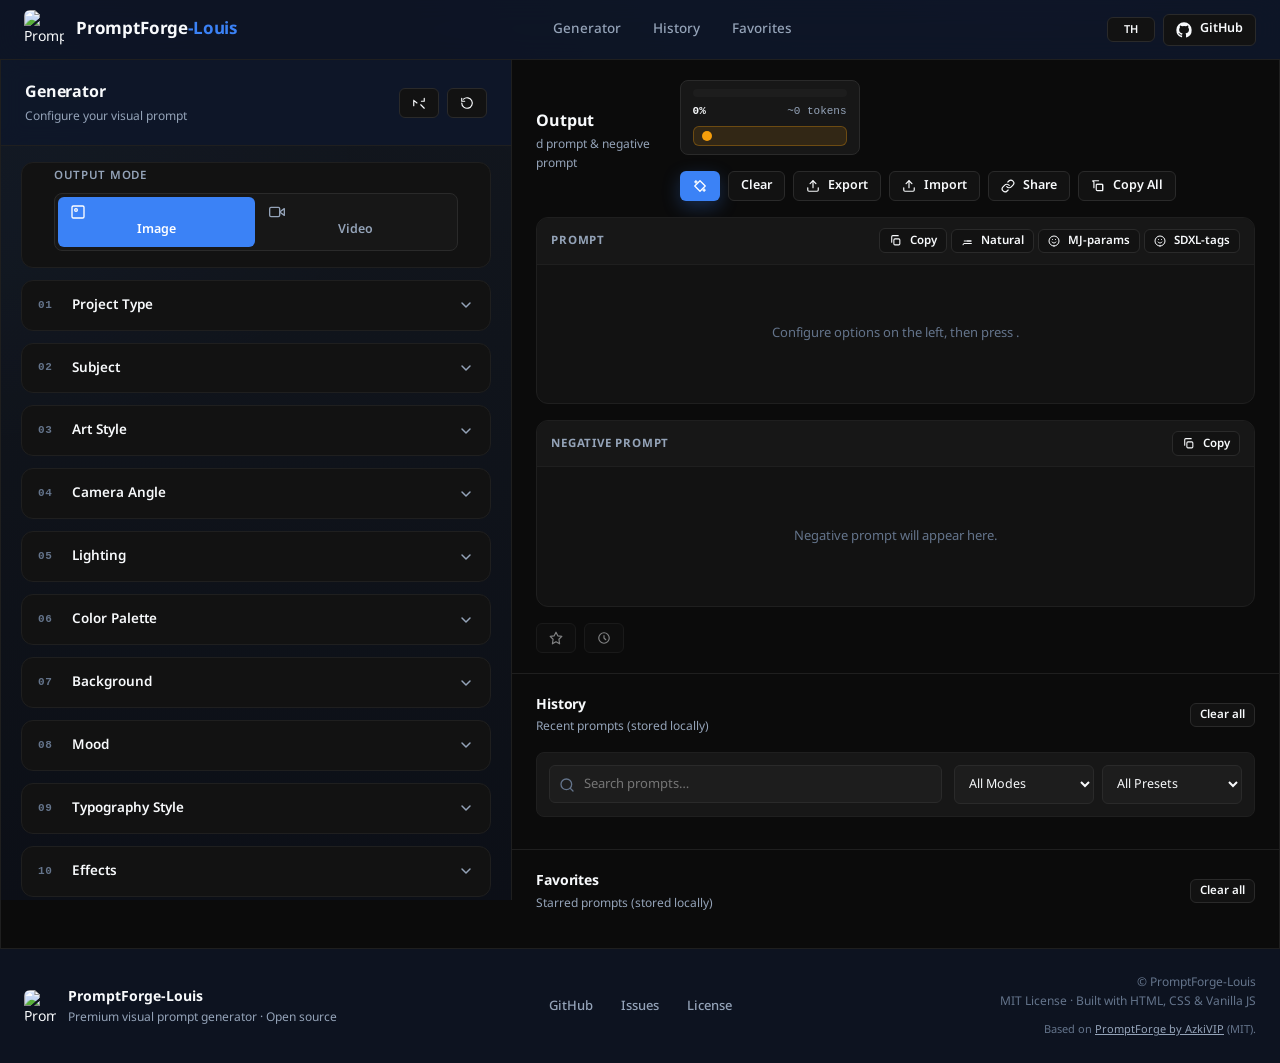
==== commit 333fa20c: "chore: switch deploy URLs to anco1031-sudo.github.io" ====
--- a/index.html
+++ b/index.html
@@ -22,7 +22,7 @@
   <meta name="revisit-after" content="7 days" />
   <meta name="rating" content="general" />
   <meta name="distribution" content="global" />
-  <link rel="canonical" href="https://lu5her.github.io/PromptForge-Louis/" />
+  <link rel="canonical" href="https://anco1031-sudo.github.io/" />
 
   <!-- Sitemap discovery -->
   <link rel="sitemap" type="application/xml" title="Sitemap" href="sitemap.xml" />
@@ -33,9 +33,9 @@
   <meta property="og:site_name" content="PromptForge-Louis" />
   <meta property="og:title" content="PromptForge-Louis — Premium Visual Prompt Generator" />
   <meta property="og:description" content="Craft cinematic, professional prompts for posters, thumbnails, ads, concept art, and AI image/video generation. Rule-based engine. Supports ChatGPT Images, Flux, SDXL, Midjourney, Gemini, Runway Gen-3, Pika, Sora, Kling, Luma. No AI APIs." />
-  <meta property="og:url" content="https://lu5her.github.io/PromptForge-Louis/" />
-  <meta property="og:image" content="https://lu5her.github.io/PromptForge-Louis/assets/og-image.png" />
-  <meta property="og:image:secure_url" content="https://lu5her.github.io/PromptForge-Louis/assets/og-image.png" />
+  <meta property="og:url" content="https://anco1031-sudo.github.io/" />
+  <meta property="og:image" content="https://anco1031-sudo.github.io/assets/og-image.png" />
+  <meta property="og:image:secure_url" content="https://anco1031-sudo.github.io/assets/og-image.png" />
   <meta property="og:image:type" content="image/png" />
   <meta property="og:image:width" content="1200" />
   <meta property="og:image:height" content="630" />
@@ -49,7 +49,7 @@
   <meta name="twitter:creator" content="@lu5her" />
   <meta name="twitter:title" content="PromptForge-Louis — Premium Visual Prompt Generator" />
   <meta name="twitter:description" content="Craft cinematic, professional prompts for posters, thumbnails, ads, concept art, and AI image/video generation. Rule-based engine. No AI APIs." />
-  <meta name="twitter:image" content="https://lu5her.github.io/PromptForge-Louis/assets/og-image.png" />
+  <meta name="twitter:image" content="https://anco1031-sudo.github.io/assets/og-image.png" />
   <meta name="twitter:image:alt" content="PromptForge-Louis — premium visual prompt generator" />
 
   <!-- Favicon — multiple sizes for full browser + device support -->
@@ -74,31 +74,31 @@
     "@type": "WebSite",
     "name": "PromptForge-Louis",
     "alternateName": "PromptForge-Louis Visual Prompt Generator",
-    "url": "https://lu5her.github.io/PromptForge-Louis/",
+    "url": "https://anco1031-sudo.github.io/",
     "description": "Premium open-source visual prompt generator for posters, thumbnails, ads, covers, wallpapers, concept art, character art, product renders, marketing assets, and AI image/video generation.",
     "inLanguage": ["th", "en"],
-    "image": "https://lu5her.github.io/PromptForge-Louis/assets/og-image.png",
+    "image": "https://anco1031-sudo.github.io/assets/og-image.png",
     "isAccessibleForFree": true,
     "applicationCategory": "DesignApplication",
     "author": {
       "@type": "Person",
       "name": "Louis Team",
-      "url": "https://github.com/lu5her"
+      "url": "https://github.com/anco1031-sudo"
     },
     "publisher": {
       "@type": "Organization",
       "name": "PromptForge-Louis",
-      "url": "https://lu5her.github.io/PromptForge-Louis/",
+      "url": "https://anco1031-sudo.github.io/",
       "logo": {
         "@type": "ImageObject",
-        "url": "https://lu5her.github.io/PromptForge-Louis/assets/logo-512.png",
+        "url": "https://anco1031-sudo.github.io/assets/logo-512.png",
         "width": 512,
         "height": 512
       }
     },
     "potentialAction": {
       "@type": "UseAction",
-      "target": "https://lu5her.github.io/PromptForge-Louis/#generator",
+      "target": "https://anco1031-sudo.github.io/#generator",
       "name": "Use the prompt generator"
     }
   }
@@ -115,10 +115,10 @@
     "operatingSystem": "Any (web browser)",
     "browserRequirements": "Requires a modern web browser with JavaScript enabled.",
     "description": "Premium open-source visual prompt generator for posters, thumbnails, ads, covers, wallpapers, concept art, character art, product renders, marketing assets, and AI image/video generation. Rule-based engine with no AI APIs.",
-    "url": "https://lu5her.github.io/PromptForge-Louis/",
-    "downloadUrl": "https://github.com/lu5her/PromptForge-Louis/releases",
-    "installUrl": "https://lu5her.github.io/PromptForge-Louis/",
-    "screenshot": "https://lu5her.github.io/PromptForge-Louis/assets/og-image.png",
+    "url": "https://anco1031-sudo.github.io/",
+    "downloadUrl": "https://github.com/anco1031-sudo/anco1031-sudo.github.io/releases",
+    "installUrl": "https://anco1031-sudo.github.io/",
+    "screenshot": "https://anco1031-sudo.github.io/assets/og-image.png",
     "featureList": [
       "Rule-based prompt generation engine",
       "Smart searchable comboboxes with fuzzy match",
@@ -134,19 +134,19 @@
       "price": "0",
       "priceCurrency": "USD"
     },
-    "license": "https://github.com/lu5her/PromptForge-Louis/blob/main/LICENSE",
+    "license": "https://github.com/anco1031-sudo/anco1031-sudo.github.io/blob/main/LICENSE",
     "author": {
       "@type": "Person",
       "name": "Louis Team",
-      "url": "https://github.com/lu5her"
+      "url": "https://github.com/anco1031-sudo"
     },
     "publisher": {
       "@type": "Organization",
       "name": "PromptForge-Louis",
-      "url": "https://lu5her.github.io/PromptForge-Louis/",
+      "url": "https://anco1031-sudo.github.io/",
       "logo": {
         "@type": "ImageObject",
-        "url": "https://lu5her.github.io/PromptForge-Louis/assets/logo-512.png",
+        "url": "https://anco1031-sudo.github.io/assets/logo-512.png",
         "width": 512,
         "height": 512
       }
@@ -184,7 +184,7 @@
           <span id="langToggleText">TH</span>
         </button>
 
-        <a class="btn btn--ghost btn--sm navbar__github" href="https://github.com/lu5her/PromptForge-Louis" target="_blank" rel="noopener" aria-label="GitHub repository">
+        <a class="btn btn--ghost btn--sm navbar__github" href="https://github.com/anco1031-sudo/anco1031-sudo.github.io" target="_blank" rel="noopener" aria-label="GitHub repository">
           <svg viewBox="0 0 24 24" width="16" height="16" fill="currentColor" aria-hidden="true">
             <path d="M12 .5A11.5 11.5 0 0 0 .5 12a11.5 11.5 0 0 0 7.86 10.92c.58.1.79-.25.79-.56v-2.1c-3.2.7-3.88-1.36-3.88-1.36-.53-1.34-1.3-1.7-1.3-1.7-1.06-.72.08-.71.08-.71 1.17.08 1.78 1.2 1.78 1.2 1.04 1.78 2.73 1.27 3.4.97.1-.76.41-1.27.74-1.56-2.55-.29-5.24-1.28-5.24-5.7 0-1.26.45-2.29 1.2-3.1-.12-.3-.52-1.48.1-3.08 0 0 .97-.31 3.18 1.18a11 11 0 0 1 5.8 0c2.2-1.5 3.17-1.18 3.17-1.18.63 1.6.23 2.78.11 3.07.75.82 1.2 1.85 1.2 3.1 0 4.43-2.69 5.41-5.25 5.69.42.36.8 1.1.8 2.22v3.29c0 .31.21.67.8.56A11.5 11.5 0 0 0 23.5 12 11.5 11.5 0 0 0 12 .5Z"/>
           </svg>
@@ -206,7 +206,7 @@
       <a href="#generator" class="nav__link nav__link--mobile" data-nav="generator" data-i18n="nav.generator">Generator</a>
       <a href="#history"    class="nav__link nav__link--mobile" data-nav="history" data-i18n="nav.history">History</a>
       <a href="#favorites"  class="nav__link nav__link--mobile" data-nav="favorites" data-i18n="nav.favorites">Favorites</a>
-      <a class="nav__link nav__link--mobile nav__link--github" href="https://github.com/lu5her/PromptForge-Louis" target="_blank" rel="noopener">
+      <a class="nav__link nav__link--mobile nav__link--github" href="https://github.com/anco1031-sudo/anco1031-sudo.github.io" target="_blank" rel="noopener">
         <svg viewBox="0 0 24 24" width="18" height="18" fill="currentColor" aria-hidden="true">
           <path d="M12 .5A11.5 11.5 0 0 0 .5 12a11.5 11.5 0 0 0 7.86 10.92c.58.1.79-.25.79-.56v-2.1c-3.2.7-3.88-1.36-3.88-1.36-.53-1.34-1.3-1.7-1.3-1.7-1.06-.72.08-.71.08-.71 1.17.08 1.78 1.2 1.78 1.2 1.04 1.78 2.73 1.27 3.4.97.1-.76.41-1.27.74-1.56-2.55-.29-5.24-1.28-5.24-5.7 0-1.26.45-2.29 1.2-3.1-.12-.3-.52-1.48.1-3.08 0 0 .97-.31 3.18 1.18a11 11 0 0 1 5.8 0c2.2-1.5 3.17-1.18 3.17-1.18.63 1.6.23 2.78.11 3.07.75.82 1.2 1.85 1.2 3.1 0 4.43-2.69 5.41-5.25 5.69.42.36.8 1.1.8 2.22v3.29c0 .31.21.67.8.56A11.5 11.5 0 0 0 23.5 12 11.5 11.5 0 0 0 12 .5Z"/>
         </svg>
@@ -303,6 +303,11 @@
                 <svg viewBox="0 0 24 24" width="14" height="14" fill="none" stroke="currentColor" stroke-width="2.2" stroke-linecap="round" stroke-linejoin="round"><path d="M12 5v14"/><path d="M5 12h14"/></svg>
                 Add Subject
               </button>
+              <label class="translate-toggle" style="margin-top: 8px; display: inline-flex; align-items: center; gap: 8px; font-size: 12px; color: var(--text-muted); cursor: pointer;">
+                <input type="checkbox" id="autoTranslateToggle1" checked style="width: 16px; height: 16px; accent-color: var(--accent);" />
+                <span data-i18n="labels.autoTranslate">Auto-translate TH→EN</span>
+                <span class="translate-toggle__hint" style="font-size: 10px; color: var(--text-faint);" data-i18n="labels.autoTranslateHint">(Free-text fields only)</span>
+              </label>
             </div>
             <div class="field">
               <label class="field__label" data-i18n="labels.referenceImages">Reference Images</label>
@@ -696,6 +701,11 @@
             <div class="field">
               <label class="field__label" for="additional-desc" data-i18n="labels.additionalDesc">Extra Instructions / Notes <span class="field__hint">(always appended to the generated prompt)</span></label>
               <textarea class="textarea" id="additional-desc" rows="5" placeholder="e.g. Make sure the dragon's eyes glow softly. Avoid any text in the image. The mood should feel melancholic but hopeful." data-i18n-placeholder="placeholders.additionalDesc"></textarea>
+              <label class="translate-toggle" style="margin-top: 8px; display: inline-flex; align-items: center; gap: 8px; font-size: 12px; color: var(--text-muted); cursor: pointer;">
+                <input type="checkbox" id="autoTranslateToggle2" checked style="width: 16px; height: 16px; accent-color: var(--accent);" />
+                <span data-i18n="labels.autoTranslate">Auto-translate TH→EN</span>
+                <span class="translate-toggle__hint" style="font-size: 10px; color: var(--text-faint);" data-i18n="labels.autoTranslateHint">(Free-text fields only)</span>
+              </label>
             </div>
           </div>
         </div>
@@ -778,6 +788,11 @@
             <div class="output__text" id="promptOutput" aria-live="polite">
               <span class="output__placeholder">Configure options on the left, then press <strong></strong>.</span>
             </div>
+            <!-- Translation Notes (PF-L7) -->
+            <div class="translation-notes" id="translationNotes" style="display: none; margin-top: 12px; padding: 12px; background: var(--surface-2); border: 1px solid var(--border); border-radius: var(--r-md);">
+              <div class="translation-notes__title" style="font-size: 11.5px; font-weight: 700; letter-spacing: 0.07em; text-transform: uppercase; color: var(--text-muted); margin-bottom: 8px;" data-i18n="labels.translationNotesTitle">Translation Notes</div>
+              <ul id="translationNotesList" style="list-style: none; padding: 0; margin: 0; font-size: 12px; color: var(--text); font-family: var(--font-mono);"></ul>
+            </div>
           </div>
 
           <div class="output__block">
@@ -898,9 +913,9 @@
       </div>
 
       <div class="footer__links">
-        <a href="https://github.com/lu5her/PromptForge-Louis" target="_blank" rel="noopener">GitHub</a>
-        <a href="https://github.com/lu5her/PromptForge-Louis/issues" target="_blank" rel="noopener">Issues</a>
-        <a href="https://github.com/lu5her/PromptForge-Louis#license" target="_blank" rel="noopener">License</a>
+        <a href="https://github.com/anco1031-sudo/anco1031-sudo.github.io" target="_blank" rel="noopener">GitHub</a>
+        <a href="https://github.com/anco1031-sudo/anco1031-sudo.github.io/issues" target="_blank" rel="noopener">Issues</a>
+        <a href="https://github.com/anco1031-sudo/anco1031-sudo.github.io#license" target="_blank" rel="noopener">License</a>
       </div>
 
       <div class="footer__copy">
@@ -923,6 +938,7 @@
   <script src="js/generator.js"></script>
   <script src="js/history.js"></script>
   <script src="js/share.js"></script>
+  <script src="js/translate.js"></script>
   <script src="js/app.js"></script>
 </body>
 </html>
--- a/css/components.css
+++ b/css/components.css
@@ -1014,3 +1014,123 @@
 
 /* Randomize toast animation */
 .toast--random { border-color: rgba(139, 92, 246, 0.4); }
+
+/* ===========================================================
+   PF-L7: Auto-translate TH→EN
+   =========================================================== */
+
+.translate-toggle {
+  display: inline-flex;
+  align-items: center;
+  gap: var(--sp-2);
+  font-size: 12px;
+  color: var(--text-muted);
+  cursor: pointer;
+  user-select: none;
+  padding: 4px 8px;
+  border-radius: var(--r-sm);
+  transition: background var(--dur) var(--ease), color var(--dur) var(--ease);
+}
+.translate-toggle:hover {
+  background: var(--surface-2);
+  color: var(--text);
+}
+.translate-toggle input[type="checkbox"] {
+  width: 16px;
+  height: 16px;
+  accent-color: var(--accent);
+  flex-shrink: 0;
+}
+.translate-toggle__hint {
+  font-size: 10px;
+  color: var(--text-faint);
+  margin-left: var(--sp-1);
+}
+
+.translation-notes {
+  margin-top: var(--sp-3);
+  padding: var(--sp-3);
+  background: var(--surface-2);
+  border: 1px solid var(--border);
+  border-radius: var(--r-md);
+  animation: fadeIn 200ms var(--ease);
+}
+@keyframes fadeIn {
+  from { opacity: 0; transform: translateY(-4px); }
+  to { opacity: 1; transform: translateY(0); }
+}
+.translation-notes__title {
+  font-size: 11.5px;
+  font-weight: 700;
+  letter-spacing: 0.07em;
+  text-transform: uppercase;
+  color: var(--text-muted);
+  margin-bottom: var(--sp-2);
+}
+.translation-notes__list {
+  list-style: none;
+  padding: 0;
+  margin: 0;
+  font-size: 12px;
+  color: var(--text);
+  font-family: var(--font-mono);
+}
+.translation-notes__item {
+  display: flex;
+  flex-direction: column;
+  gap: 2px;
+  padding: 6px 0;
+  border-bottom: 1px solid var(--border-soft);
+}
+.translation-notes__item:last-child {
+  border-bottom: none;
+}
+.translation-notes__field {
+  font-weight: 600;
+  color: var(--accent);
+}
+.translation-notes__original {
+  color: var(--text-muted);
+}
+.translation-notes__translated {
+  color: var(--text);
+}
+.translation-notes__fallback {
+  display: inline-flex;
+  align-items: center;
+  gap: 4px;
+  font-size: 10px;
+  color: var(--warning);
+  background: rgba(245, 158, 11, 0.12);
+  border: 1px solid rgba(245, 158, 11, 0.3);
+  padding: 2px 6px;
+  border-radius: var(--r-sm);
+  margin-top: 2px;
+  width: fit-content;
+}
+.translation-notes__fallback::before {
+  content: "";
+  width: 6px;
+  height: 6px;
+  background: var(--warning);
+  border-radius: 50%;
+  flex-shrink: 0;
+}
+
+@keyframes spin {
+  from { transform: rotate(0deg); }
+  to { transform: rotate(360deg); }
+}
+
+/* Responsive adjustments */
+@media (max-width: 600px) {
+  .translate-toggle {
+    font-size: 11px;
+  }
+  .translate-toggle__hint {
+    font-size: 9px;
+  }
+  .translation-notes {
+    padding: var(--sp-2);
+  }
+}
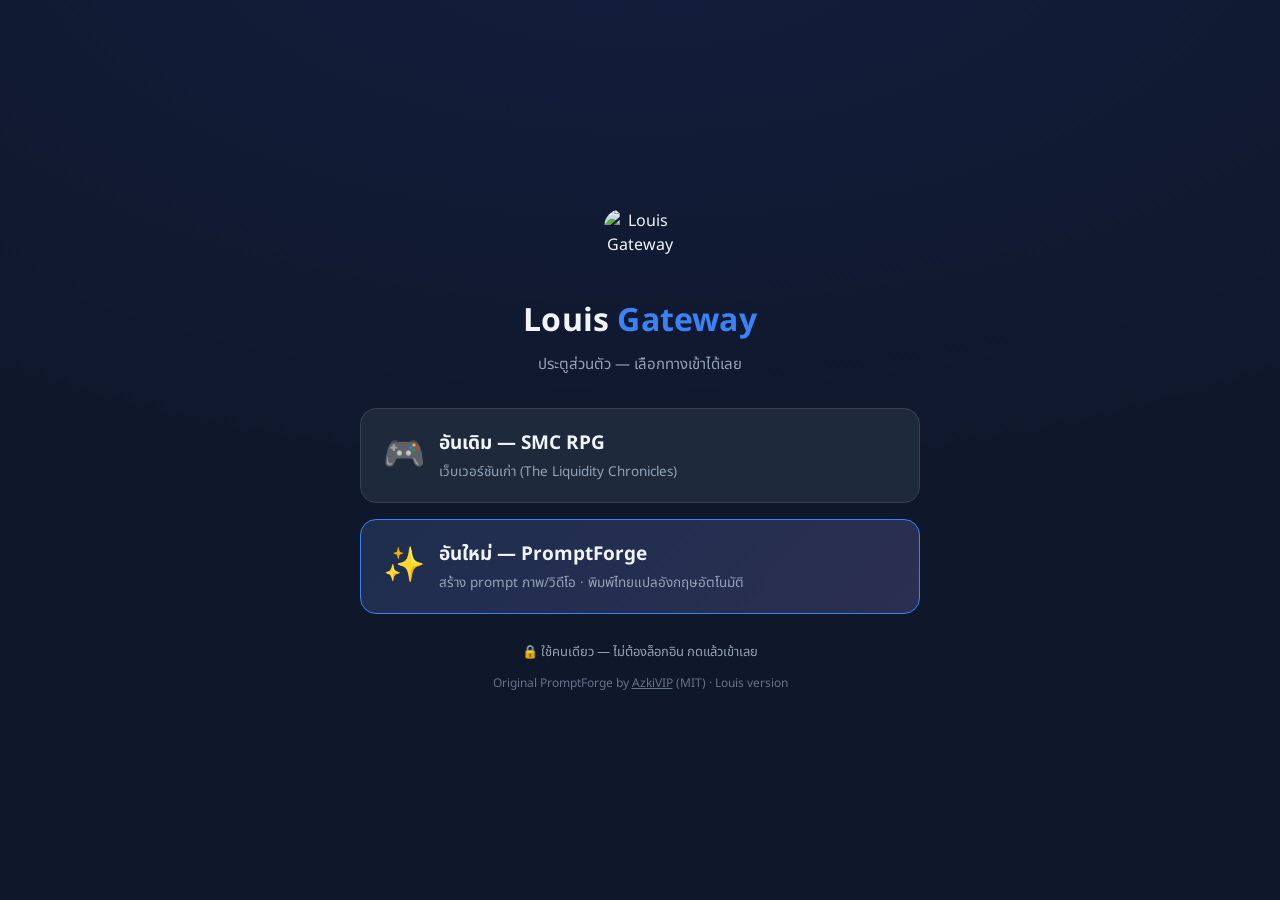
==== commit fde5c495: "feat: landing 2 buttons at root + sitemap/manifest/README" ====
--- a/index.html
+++ b/index.html
@@ -3,942 +3,94 @@
 <head>
   <meta charset="UTF-8" />
   <meta name="viewport" content="width=device-width, initial-scale=1.0" />
-  <meta http-equiv="X-UA-Compatible" content="IE=edge" />
   <meta name="theme-color" content="#0F172A" />
-
-  <!-- Google Fonts: Noto Sans Thai + Inter (fallback) -->
-  <link rel="preconnect" href="https://fonts.googleapis.com">
-  <link rel="preconnect" href="https://fonts.gstatic.com" crossorigin>
-  <link href="https://fonts.googleapis.com/css2?family=Inter:wght@400;500;600;700&family=Noto+Sans+Thai:wght@400;500;600;700&display=swap" rel="stylesheet">
-
-  <!-- Primary Meta -->
-  <title>PromptForge-Louis — Premium Visual Prompt Generator for AI Image & Video Creation</title>
-  <meta name="description" content="PromptForge-Louis is a premium open-source visual prompt generator for posters, thumbnails, ads, covers, wallpapers, concept art, character art, product renders, marketing assets, and AI image/video generation. Rule-based engine. Supports ChatGPT Images, Flux, SDXL, Midjourney, Gemini, Runway Gen-3, Pika, Sora, Kling, Luma Dream Machine." />
-  <meta name="keywords" content="prompt generator, AI prompt generator, image prompt, video prompt, midjourney prompt generator, sdxl prompt, flux prompt, ChatGPT image prompt, poster prompt, thumbnail prompt, concept art prompt, character art prompt, product render prompt, marketing asset prompt, open source prompt generator, vanilla javascript prompt generator, Runway Gen-3, Pika, Sora, Kling, Luma" />
-  <meta name="author" content="PromptForge-Louis — Louis Team" />
-  <meta name="robots" content="index, follow, max-image-preview:large, max-snippet:-1, max-video-preview:-1" />
-  <meta name="googlebot" content="index, follow" />
-  <meta name="language" content="Thai, English" />
-  <meta name="revisit-after" content="7 days" />
-  <meta name="rating" content="general" />
-  <meta name="distribution" content="global" />
+  <title>Louis Gateway — เลือกทางเข้า</title>
+  <meta name="description" content="ประตูส่วนตัวของ Louis — เลือกเข้าเว็บอันเดิม หรือ PromptForge อันใหม่ (แปลไทย→อังกฤษ)" />
   <link rel="canonical" href="https://anco1031-sudo.github.io/" />
-
-  <!-- Sitemap discovery -->
-  <link rel="sitemap" type="application/xml" title="Sitemap" href="sitemap.xml" />
-  <link rel="alternate" type="application/xml" title="Sitemap" href="sitemap.xml" />
-
-  <!-- Open Graph -->
-  <meta property="og:type" content="website" />
-  <meta property="og:site_name" content="PromptForge-Louis" />
-  <meta property="og:title" content="PromptForge-Louis — Premium Visual Prompt Generator" />
-  <meta property="og:description" content="Craft cinematic, professional prompts for posters, thumbnails, ads, concept art, and AI image/video generation. Rule-based engine. Supports ChatGPT Images, Flux, SDXL, Midjourney, Gemini, Runway Gen-3, Pika, Sora, Kling, Luma. No AI APIs." />
-  <meta property="og:url" content="https://anco1031-sudo.github.io/" />
-  <meta property="og:image" content="https://anco1031-sudo.github.io/assets/og-image.png" />
-  <meta property="og:image:secure_url" content="https://anco1031-sudo.github.io/assets/og-image.png" />
-  <meta property="og:image:type" content="image/png" />
-  <meta property="og:image:width" content="1200" />
-  <meta property="og:image:height" content="630" />
-  <meta property="og:image:alt" content="PromptForge-Louis — premium visual prompt generator" />
-  <meta property="og:locale" content="th_TH" />
-  <meta property="og:locale:alternate" content="en_US" />
-
-  <!-- Twitter Card -->
-  <meta name="twitter:card" content="summary_large_image" />
-  <meta name="twitter:site" content="@lu5her" />
-  <meta name="twitter:creator" content="@lu5her" />
-  <meta name="twitter:title" content="PromptForge-Louis — Premium Visual Prompt Generator" />
-  <meta name="twitter:description" content="Craft cinematic, professional prompts for posters, thumbnails, ads, concept art, and AI image/video generation. Rule-based engine. No AI APIs." />
-  <meta name="twitter:image" content="https://anco1031-sudo.github.io/assets/og-image.png" />
-  <meta name="twitter:image:alt" content="PromptForge-Louis — premium visual prompt generator" />
-
-  <!-- Favicon — multiple sizes for full browser + device support -->
-  <link rel="icon" type="image/x-icon" href="assets/favicon.ico" />
   <link rel="icon" type="image/png" sizes="192x192" href="assets/logo-192.png" />
-  <link rel="icon" type="image/png" sizes="512x512" href="assets/logo-512.png" />
-  <link rel="icon" type="image/png" sizes="64x64" href="assets/favicon.png" />
-  <link rel="apple-touch-icon" sizes="192x192" href="assets/logo-192.png" />
   <link rel="apple-touch-icon" href="assets/logo-192.png" />
-  <link rel="mask-icon" href="assets/favicon.png" color="#3B82F6" />
-  <link rel="manifest" href="manifest.json" />
-
-  <!-- Styles -->
-  <link rel="stylesheet" href="css/style.css" />
-  <link rel="stylesheet" href="css/components.css" />
-  <link rel="stylesheet" href="css/responsive.css" />
-
-  <!-- JSON-LD: WebSite schema (helps Google's Knowledge Graph) -->
-  <script type="application/ld+json">
-  {
-    "@context": "https://schema.org",
-    "@type": "WebSite",
-    "name": "PromptForge-Louis",
-    "alternateName": "PromptForge-Louis Visual Prompt Generator",
-    "url": "https://anco1031-sudo.github.io/",
-    "description": "Premium open-source visual prompt generator for posters, thumbnails, ads, covers, wallpapers, concept art, character art, product renders, marketing assets, and AI image/video generation.",
-    "inLanguage": ["th", "en"],
-    "image": "https://anco1031-sudo.github.io/assets/og-image.png",
-    "isAccessibleForFree": true,
-    "applicationCategory": "DesignApplication",
-    "author": {
-      "@type": "Person",
-      "name": "Louis Team",
-      "url": "https://github.com/anco1031-sudo"
-    },
-    "publisher": {
-      "@type": "Organization",
-      "name": "PromptForge-Louis",
-      "url": "https://anco1031-sudo.github.io/",
-      "logo": {
-        "@type": "ImageObject",
-        "url": "https://anco1031-sudo.github.io/assets/logo-512.png",
-        "width": 512,
-        "height": 512
-      }
-    },
-    "potentialAction": {
-      "@type": "UseAction",
-      "target": "https://anco1031-sudo.github.io/#generator",
-      "name": "Use the prompt generator"
+  <link rel="preconnect" href="https://fonts.googleapis.com" />
+  <link rel="preconnect" href="https://fonts.gstatic.com" crossorigin />
+  <link href="https://fonts.googleapis.com/css2?family=Inter:wght@400;500;600;700&family=Noto+Sans+Thai:wght@400;500;600;700&display=swap" rel="stylesheet" />
+  <style>
+    :root {
+      --bg: #0F172A;
+      --card: #1E293B;
+      --card-hover: #263449;
+      --border: #334155;
+      --text: #F1F5F9;
+      --muted: #94A3B8;
+      --accent: #3B82F6;
+      --accent-2: #8B5CF6;
+      --radius: 16px;
     }
-  }
-  </script>
-
-  <!-- JSON-LD: SoftwareApplication schema (richer app metadata) -->
-  <script type="application/ld+json">
-  {
-    "@context": "https://schema.org",
-    "@type": "SoftwareApplication",
-    "name": "PromptForge-Louis",
-    "applicationCategory": "DesignApplication",
-    "applicationSubCategory": "AI Prompt Generator",
-    "operatingSystem": "Any (web browser)",
-    "browserRequirements": "Requires a modern web browser with JavaScript enabled.",
-    "description": "Premium open-source visual prompt generator for posters, thumbnails, ads, covers, wallpapers, concept art, character art, product renders, marketing assets, and AI image/video generation. Rule-based engine with no AI APIs.",
-    "url": "https://anco1031-sudo.github.io/",
-    "downloadUrl": "https://github.com/anco1031-sudo/anco1031-sudo.github.io/releases",
-    "installUrl": "https://anco1031-sudo.github.io/",
-    "screenshot": "https://anco1031-sudo.github.io/assets/og-image.png",
-    "featureList": [
-      "Rule-based prompt generation engine",
-      "Smart searchable comboboxes with fuzzy match",
-      "Multiple AI presets (ChatGPT Images, Flux, SDXL, Midjourney, Gemini, Runway Gen-3, Pika, Sora, Kling, Luma)",
-      "Multiple subjects with importance ranking",
-      "Watermark, custom effects, and custom resolution support",
-      "TH/EN UI localization (prompt output stays English)",
-      "LocalStorage history and favorites",
-      "No frameworks, no build step, no dependencies"
-    ],
-    "offers": {
-      "@type": "Offer",
-      "price": "0",
-      "priceCurrency": "USD"
-    },
-    "license": "https://github.com/anco1031-sudo/anco1031-sudo.github.io/blob/main/LICENSE",
-    "author": {
-      "@type": "Person",
-      "name": "Louis Team",
-      "url": "https://github.com/anco1031-sudo"
-    },
-    "publisher": {
-      "@type": "Organization",
-      "name": "PromptForge-Louis",
-      "url": "https://anco1031-sudo.github.io/",
-      "logo": {
-        "@type": "ImageObject",
-        "url": "https://anco1031-sudo.github.io/assets/logo-512.png",
-        "width": 512,
-        "height": 512
-      }
-    },
-    "aggregateRating": {
-      "@type": "AggregateRating",
-      "ratingValue": "5",
-      "ratingCount": "1",
-      "bestRating": "5",
-      "worstRating": "1"
+    * { box-sizing: border-box; margin: 0; padding: 0; }
+    body {
+      font-family: 'Noto Sans Thai', 'Inter', system-ui, sans-serif;
+      background: radial-gradient(1200px 600px at 50% -10%, #1E3A8A33, transparent), var(--bg);
+      color: var(--text);
+      min-height: 100vh;
+      display: flex;
+      flex-direction: column;
+      align-items: center;
+      justify-content: center;
+      padding: 24px 16px;
     }
-  }
-  </script>
+    .wrap { width: 100%; max-width: 560px; text-align: center; }
+    .logo { width: 72px; height: 72px; border-radius: 18px; margin: 0 auto 16px; display: block; }
+    h1 { font-size: 28px; font-weight: 700; letter-spacing: .2px; }
+    h1 .accent { color: var(--accent); }
+    .sub { color: var(--muted); font-size: 15px; margin-top: 8px; }
+    .btns { display: flex; flex-direction: column; gap: 16px; margin-top: 32px; }
+    .btn {
+      display: flex; align-items: center; gap: 14px;
+      background: var(--card);
+      border: 1px solid var(--border);
+      border-radius: var(--radius);
+      padding: 20px 22px;
+      min-height: 76px;
+      text-decoration: none; color: var(--text);
+      transition: transform .12s ease, background .12s ease, border-color .12s ease;
+    }
+    .btn:hover, .btn:focus-visible { background: var(--card-hover); border-color: var(--accent); transform: translateY(-2px); outline: none; }
+    .btn .emoji { font-size: 34px; line-height: 1; }
+    .btn .txt { text-align: left; }
+    .btn .t1 { font-size: 19px; font-weight: 700; }
+    .btn .t2 { font-size: 13.5px; color: var(--muted); margin-top: 4px; }
+    .btn--new { border-color: var(--accent); background: linear-gradient(135deg, #1D4ED81F, #8B5CF61F), var(--card); }
+    .note { margin-top: 28px; font-size: 13px; color: var(--muted); }
+    .foot { margin-top: 12px; font-size: 12px; color: #64748B; }
+    .foot a { color: #64748B; }
+    @media (min-width: 560px) {
+      h1 { font-size: 32px; }
+    }
+  </style>
 </head>
 <body>
+  <main class="wrap">
+    <img class="logo" src="assets/logo-192.png" alt="Louis Gateway" width="72" height="72" />
+    <h1>Louis <span class="accent">Gateway</span></h1>
+    <p class="sub">ประตูส่วนตัว — เลือกทางเข้าได้เลย</p>
 
-  <!-- ===================== NAVBAR ===================== -->
-  <header class="navbar" role="banner">
-    <div class="navbar__inner">
-      <a href="#" class="brand" aria-label="PromptForge-Louis home">
-        <img src="assets/logo-cropped.png" alt="PromptForge-Louis" class="brand__mark" width="40" height="40" />
-        <span class="brand__name">PromptForge<span class="brand__accent">-Louis</span></span>
+    <nav class="btns" aria-label="ทางเข้า">
+      <a class="btn" href="./classic/">
+        <span class="emoji" aria-hidden="true">🎮</span>
+        <span class="txt">
+          <span class="t1">อันเดิม — SMC RPG</span>
+          <div class="t2">เว็บเวอร์ชันเก่า (The Liquidity Chronicles)</div>
+        </span>
       </a>
-
-      <!-- Desktop navigation (hidden on mobile) -->
-      <nav class="nav nav--desktop" aria-label="Primary desktop">
-        <a href="#generator" class="nav__link" data-nav="generator" data-i18n="nav.generator">Generator</a>
-        <a href="#history" class="nav__link" data-nav="history" data-i18n="nav.history">History</a>
-        <a href="#favorites" class="nav__link" data-nav="favorites" data-i18n="nav.favorites">Favorites</a>
-      </nav>
-
-      <div class="navbar__actions">
-        <!-- Language Toggle -->
-        <button class="btn btn--ghost btn--sm navbar__lang" id="langToggle" type="button" aria-label="Switch language" title="Switch language (TH/EN)">
-          <span id="langToggleText">TH</span>
-        </button>
-
-        <a class="btn btn--ghost btn--sm navbar__github" href="https://github.com/anco1031-sudo/anco1031-sudo.github.io" target="_blank" rel="noopener" aria-label="GitHub repository">
-          <svg viewBox="0 0 24 24" width="16" height="16" fill="currentColor" aria-hidden="true">
-            <path d="M12 .5A11.5 11.5 0 0 0 .5 12a11.5 11.5 0 0 0 7.86 10.92c.58.1.79-.25.79-.56v-2.1c-3.2.7-3.88-1.36-3.88-1.36-.53-1.34-1.3-1.7-1.3-1.7-1.06-.72.08-.71.08-.71 1.17.08 1.78 1.2 1.78 1.2 1.04 1.78 2.73 1.27 3.4.97.1-.76.41-1.27.74-1.56-2.55-.29-5.24-1.28-5.24-5.7 0-1.26.45-2.29 1.2-3.1-.12-.3-.52-1.48.1-3.08 0 0 .97-.31 3.18 1.18a11 11 0 0 1 5.8 0c2.2-1.5 3.17-1.18 3.17-1.18.63 1.6.23 2.78.11 3.07.75.82 1.2 1.85 1.2 3.1 0 4.43-2.69 5.41-5.25 5.69.42.36.8 1.1.8 2.22v3.29c0 .31.21.67.8.56A11.5 11.5 0 0 0 23.5 12 11.5 11.5 0 0 0 12 .5Z"/>
-          </svg>
-          <span>GitHub</span>
-        </a>
-
-        <!-- Hamburger toggle (mobile only) -->
-        <button class="nav-toggle" id="navToggle" type="button"
-                aria-label="Open menu" aria-expanded="false" aria-controls="mobileNav">
-          <span class="nav-toggle__bar"></span>
-          <span class="nav-toggle__bar"></span>
-          <span class="nav-toggle__bar"></span>
-        </button>
-      </div>
-    </div>
-
-    <!-- Mobile navigation drawer (hidden on desktop) -->
-    <nav class="nav nav--mobile" id="mobileNav" aria-label="Primary mobile" hidden>
-      <a href="#generator" class="nav__link nav__link--mobile" data-nav="generator" data-i18n="nav.generator">Generator</a>
-      <a href="#history"    class="nav__link nav__link--mobile" data-nav="history" data-i18n="nav.history">History</a>
-      <a href="#favorites"  class="nav__link nav__link--mobile" data-nav="favorites" data-i18n="nav.favorites">Favorites</a>
-      <a class="nav__link nav__link--mobile nav__link--github" href="https://github.com/anco1031-sudo/anco1031-sudo.github.io" target="_blank" rel="noopener">
-        <svg viewBox="0 0 24 24" width="18" height="18" fill="currentColor" aria-hidden="true">
-          <path d="M12 .5A11.5 11.5 0 0 0 .5 12a11.5 11.5 0 0 0 7.86 10.92c.58.1.79-.25.79-.56v-2.1c-3.2.7-3.88-1.36-3.88-1.36-.53-1.34-1.3-1.7-1.3-1.7-1.06-.72.08-.71.08-.71 1.17.08 1.78 1.2 1.78 1.2 1.04 1.78 2.73 1.27 3.4.97.1-.76.41-1.27.74-1.56-2.55-.29-5.24-1.28-5.24-5.7 0-1.26.45-2.29 1.2-3.1-.12-.3-.52-1.48.1-3.08 0 0 .97-.31 3.18 1.18a11 11 0 0 1 5.8 0c2.2-1.5 3.17-1.18 3.17-1.18.63 1.6.23 2.78.11 3.07.75.82 1.2 1.85 1.2 3.1 0 4.43-2.69 5.41-5.25 5.69.42.36.8 1.1.8 2.22v3.29c0 .31.21.67.8.56A11.5 11.5 0 0 0 23.5 12 11.5 11.5 0 0 0 12 .5Z"/>
-        </svg>
-        GitHub
+      <a class="btn btn--new" href="./forge/">
+        <span class="emoji" aria-hidden="true">✨</span>
+        <span class="txt">
+          <span class="t1">อันใหม่ — PromptForge</span>
+          <div class="t2">สร้าง prompt ภาพ/วิดีโอ · พิมพ์ไทยแปลอังกฤษอัตโนมัติ</div>
+        </span>
       </a>
     </nav>
 
-    <!-- Click-outside overlay (mobile only) -->
-    <div class="nav-backdrop" id="navBackdrop" hidden></div>
-  </header>
-
-  <!-- ===================== MAIN APP ===================== -->
-  <main class="app" id="generator" role="main">
-
-    <!-- ============== LEFT PANEL (40%) ============== -->
-    <section class="panel panel--left" aria-label="Generator controls">
-      <div class="panel__header">
-        <div>
-          <h2 class="panel__title" data-i18n="panelTitle.left">Generator</h2>
-          <p class="panel__subtitle" data-i18n="panelSubtitle.left">Configure your visual prompt</p>
-        </div>
-        <div class="panel__header-actions">
-          <button class="btn btn--ghost btn--sm" id="randomizeBtn" type="button" title="Surprise me — randomize unlocked fields" data-i18n="buttons.randomize">
-            <svg viewBox="0 0 24 24" width="14" height="14" fill="none" stroke="currentColor" stroke-width="2" stroke-linecap="round" stroke-linejoin="round" aria-hidden="true"><path d="M21 21l-6-6m6-6v-4.8m0 4.8h-4.8"/><path d="M3 16.5V7.5m0 0L8.5 12M3 7.5l5.5 4.5"/></svg>
-            
-          </button>
-          <button class="btn btn--ghost btn--sm" id="resetAllBtn" type="button" title=" all fields" data-i18n="buttons.reset">
-            <svg viewBox="0 0 24 24" width="14" height="14" fill="none" stroke="currentColor" stroke-width="2" stroke-linecap="round" stroke-linejoin="round" aria-hidden="true"><path d="M3 12a9 9 0 1 0 3-6.7"/><path d="M3 4v5h5"/></svg>
-            
-          </button>
-        </div>
-      </div>
-
-      <div class="panel__body" id="generatorPanel">
-
-        <!-- ===================== SECTION 00: OUTPUT MODE ===================== -->
-        <div class="accordion" data-section="outputMode" id="sectionOutputMode">
-          <div class="accordion__body is-open" style="max-height: none; height: auto; overflow: visible; padding: 0 16px 16px;">
-            <div class="field">
-              <label class="field__label" data-i18n="sections.outputMode">Output Mode</label>
-              <div class="seg" id="outputModeSeg" role="tablist" aria-label="Output mode">
-                <button class="seg__btn is-active" type="button" data-mode="image" role="tab" aria-selected="true">
-                  <svg viewBox="0 0 24 24" width="16" height="16" fill="none" stroke="currentColor" stroke-width="2" stroke-linecap="round" stroke-linejoin="round" aria-hidden="true"><rect x="3" y="3" width="18" height="18" rx="2"/><circle cx="9" cy="9" r="2"/></svg>
-                  <span>Image</span>
-                </button>
-                <button class="seg__btn" type="button" data-mode="video" role="tab" aria-selected="false">
-                  <svg viewBox="0 0 24 24" width="16" height="16" fill="none" stroke="currentColor" stroke-width="2" stroke-linecap="round" stroke-linejoin="round" aria-hidden="true"><polygon points="23 7 16 12 23 17 23 7"/><rect x="1" y="5" width="15" height="14" rx="2"/></svg>
-                  <span>Video</span>
-                </button>
-              </div>
-            </div>
-          </div>
-        </div>
-
-        <!-- Project Type -->
-        <div class="accordion" data-section="projectType">
-          <button class="accordion__head" type="button" aria-expanded="false">
-            <span class="accordion__index">01</span>
-            <span class="accordion__label" data-i18n="sections.projectType">Project Type</span>
-            <span class="accordion__chevron" aria-hidden="true">
-              <svg viewBox="0 0 24 24" width="16" height="16" fill="none" stroke="currentColor" stroke-width="2.2" stroke-linecap="round" stroke-linejoin="round"><path d="m6 9 6 6 6-6"/></svg>
-            </span>
-          </button>
-          <div class="accordion__body">
-            <div class="field">
-              <label class="field__label" for="projectType-category" data-i18n="labels.category">Category</label>
-              <div class="combobox" data-combobox="projectTypeCategory" data-mode="single"></div>
-            </div>
-            <div class="field">
-              <label class="field__label" for="projectType-preset" data-i18n="labels.preset">Preset</label>
-              <div class="combobox" data-combobox="projectTypePreset" data-mode="single"></div>
-            </div>
-            <div class="field">
-              <label class="field__label" for="projectType-custom" data-i18n="labels.custom">Custom Project Type</label>
-              <input class="input" id="projectType-custom" type="text" placeholder="e.g. Festival Poster" data-i18n-placeholder="placeholders.projectTypeCustom" />
-            </div>
-          </div>
-        </div>
-
-        <!-- Subject -->
-        <div class="accordion" data-section="subject">
-          <button class="accordion__head" type="button" aria-expanded="false">
-            <span class="accordion__index">02</span>
-            <span class="accordion__label" data-i18n="sections.subject">Subject</span>
-            <span class="accordion__chevron" aria-hidden="true">
-              <svg viewBox="0 0 24 24" width="16" height="16" fill="none" stroke="currentColor" stroke-width="2.2" stroke-linecap="round" stroke-linejoin="round"><path d="m6 9 6 6 6-6"/></svg>
-            </span>
-          </button>
-          <div class="accordion__body">
-            <div class="field">
-              <label class="field__label" data-i18n="labels.subjects">Subjects <span class="field__hint">(add multiple — primary, secondary, background, etc.)</span></label>
-              <div class="subjects" id="subjectsList" aria-live="polite"></div>
-              <button class="btn btn--ghost btn--sm subjects__add" id="addSubjectBtn" type="button" data-i18n="buttons.addSubject">
-                <svg viewBox="0 0 24 24" width="14" height="14" fill="none" stroke="currentColor" stroke-width="2.2" stroke-linecap="round" stroke-linejoin="round"><path d="M12 5v14"/><path d="M5 12h14"/></svg>
-                Add Subject
-              </button>
-              <label class="translate-toggle" style="margin-top: 8px; display: inline-flex; align-items: center; gap: 8px; font-size: 12px; color: var(--text-muted); cursor: pointer;">
-                <input type="checkbox" id="autoTranslateToggle1" checked style="width: 16px; height: 16px; accent-color: var(--accent);" />
-                <span data-i18n="labels.autoTranslate">Auto-translate TH→EN</span>
-                <span class="translate-toggle__hint" style="font-size: 10px; color: var(--text-faint);" data-i18n="labels.autoTranslateHint">(Free-text fields only)</span>
-              </label>
-            </div>
-            <div class="field">
-              <label class="field__label" data-i18n="labels.referenceImages">Reference Images</label>
-              <div class="dropzone" id="subject-dropzone" tabindex="0">
-                <input class="dropzone__input" id="subject-file" type="file" accept="image/*" multiple />
-                <div class="dropzone__prompt">
-                  <svg viewBox="0 0 24 24" width="22" height="22" fill="none" stroke="currentColor" stroke-width="1.8" stroke-linecap="round" stroke-linejoin="round" aria-hidden="true"><path d="M12 3v12"/><path d="m7 8 5-5 5 5"/><path d="M5 21h14"/></svg>
-                  <span>Drag &amp; drop or <em>click to browse</em></span>
-                </div>
-              </div>
-              <div class="previews" id="subject-previews" aria-live="polite"></div>
-            </div>
-          </div>
-        </div>
-
-        <!-- Art Style -->
-        <div class="accordion" data-section="artStyle">
-          <button class="accordion__head" type="button" aria-expanded="false">
-            <span class="accordion__index">03</span>
-            <span class="accordion__label" data-i18n="sections.artStyle">Art Style</span>
-            <span class="accordion__chevron" aria-hidden="true">
-              <svg viewBox="0 0 24 24" width="16" height="16" fill="none" stroke="currentColor" stroke-width="2.2" stroke-linecap="round" stroke-linejoin="round"><path d="m6 9 6 6 6-6"/></svg>
-            </span>
-          </button>
-          <div class="accordion__body">
-            <div class="field">
-              <label class="field__label" data-i18n="sections.artStyle">Art Style</label>
-              <div class="combobox" data-combobox="artStyle" data-mode="single"></div>
-            </div>
-            <div class="field">
-              <label class="field__label" for="artStyle-custom" data-i18n="labels.custom">Custom Style</label>
-              <input class="input" id="artStyle-custom" type="text" placeholder="e.g. Watercolor + Ink" data-i18n-placeholder="placeholders.artStyleCustom" />
-            </div>
-          </div>
-        </div>
-
-        <!-- Camera Angle (Image mode) -->
-        <div class="accordion" data-section="cameraAngle" id="sectionCameraAngle">
-          <button class="accordion__head" type="button" aria-expanded="false">
-            <span class="accordion__index">04</span>
-            <span class="accordion__label" data-i18n="sections.cameraAngle">Camera Angle</span>
-            <span class="accordion__chevron" aria-hidden="true">
-              <svg viewBox="0 0 24 24" width="16" height="16" fill="none" stroke="currentColor" stroke-width="2.2" stroke-linecap="round" stroke-linejoin="round"><path d="m6 9 6 6 6-6"/></svg>
-            </span>
-          </button>
-          <div class="accordion__body">
-            <div class="field">
-              <label class="field__label" data-i18n="sections.cameraAngle">Camera Angle</label>
-              <div class="combobox" data-combobox="cameraAngle" data-mode="single"></div>
-            </div>
-            <div class="field">
-              <label class="field__label" for="cameraAngle-custom" data-i18n="labels.custom">Custom Angle</label>
-              <input class="input" id="cameraAngle-custom" type="text" placeholder="e.g. 35° Dutch angle" data-i18n-placeholder="placeholders.cameraAngleCustom" />
-            </div>
-          </div>
-        </div>
-
-        <!-- Camera Movement (Video mode) -->
-        <div class="accordion" data-section="cameraMovement" id="sectionCameraMovement" hidden>
-          <button class="accordion__head" type="button" aria-expanded="false">
-            <span class="accordion__index">V0</span>
-            <span class="accordion__label" data-i18n="sections.cameraMovement">Camera Movement</span>
-            <span class="accordion__chevron" aria-hidden="true">
-              <svg viewBox="0 0 24 24" width="16" height="16" fill="none" stroke="currentColor" stroke-width="2.2" stroke-linecap="round" stroke-linejoin="round"><path d="m6 9 6 6 6-6"/></svg>
-            </span>
-          </button>
-          <div class="accordion__body">
-            <div class="field">
-              <label class="field__label" data-i18n="sections.cameraMovement">Camera Movement</label>
-              <div class="combobox" data-combobox="cameraMovement" data-mode="single"></div>
-            </div>
-            <div class="field">
-              <label class="field__label" for="cameraMovement-custom" data-i18n="labels.custom">Custom Movement</label>
-              <input class="input" id="cameraMovement-custom" type="text" placeholder="e.g. slow arc around subject" data-i18n-placeholder="placeholders.cameraMovementCustom" />
-            </div>
-          </div>
-        </div>
-
-        <!-- Lighting -->
-        <div class="accordion" data-section="lighting">
-          <button class="accordion__head" type="button" aria-expanded="false">
-            <span class="accordion__index">05</span>
-            <span class="accordion__label" data-i18n="sections.lighting">Lighting</span>
-            <span class="accordion__chevron" aria-hidden="true">
-              <svg viewBox="0 0 24 24" width="16" height="16" fill="none" stroke="currentColor" stroke-width="2.2" stroke-linecap="round" stroke-linejoin="round"><path d="m6 9 6 6 6-6"/></svg>
-            </span>
-          </button>
-          <div class="accordion__body">
-            <div class="field">
-              <label class="field__label" data-i18n="sections.lighting">Lighting</label>
-              <div class="combobox" data-combobox="lighting" data-mode="single"></div>
-            </div>
-            <div class="field">
-              <label class="field__label" for="lighting-custom" data-i18n="labels.custom">Custom Lighting</label>
-              <input class="input" id="lighting-custom" type="text" placeholder="e.g. Soft window light" data-i18n-placeholder="placeholders.lightingCustom" />
-            </div>
-          </div>
-        </div>
-
-        <!-- Color Palette -->
-        <div class="accordion" data-section="colorPalette">
-          <button class="accordion__head" type="button" aria-expanded="false">
-            <span class="accordion__index">06</span>
-            <span class="accordion__label" data-i18n="sections.colorPalette">Color Palette</span>
-            <span class="accordion__chevron" aria-hidden="true">
-              <svg viewBox="0 0 24 24" width="16" height="16" fill="none" stroke="currentColor" stroke-width="2.2" stroke-linecap="round" stroke-linejoin="round"><path d="m6 9 6 6 6-6"/></svg>
-            </span>
-          </button>
-          <div class="accordion__body">
-            <div class="field">
-              <label class="field__label" data-i18n="labels.colorMode">Palette Mode</label>
-              <div class="seg" id="colorMode" role="tablist" aria-label="Color palette mode">
-                <button class="seg__btn is-active" type="button" data-mode="single" data-i18n="labels.colorModeSingle">Single</button>
-                <button class="seg__btn" type="button" data-mode="dual" data-i18n="labels.colorModeDual">Dual</button>
-                <button class="seg__btn" type="button" data-mode="multi" data-i18n="labels.colorModeMulti">Multi</button>
-              </div>
-            </div>
-            <div class="field">
-              <label class="field__label" data-i18n="labels.custom">Colors</label>
-              <div class="color-row" id="colorRow">
-                <div class="color-slot" data-slot="0">
-                  <input type="color" class="color-slot__picker" value="#3B82F6" />
-                  <input type="text" class="color-slot__hex" value="#3B82F6" maxlength="7" />
-                </div>
-              </div>
-              <button class="btn btn--ghost btn--sm color-row__add" id="colorAddBtn" type="button" hidden data-i18n="buttons.addColor">+ Add color</button>
-            </div>
-            <div class="field">
-              <label class="field__label" data-i18n="labels.custom">Live Preview</label>
-              <div class="palette-preview" id="palettePreview"></div>
-            </div>
-          </div>
-        </div>
-
-        <!-- Background -->
-        <div class="accordion" data-section="background">
-          <button class="accordion__head" type="button" aria-expanded="false">
-            <span class="accordion__index">07</span>
-            <span class="accordion__label" data-i18n="sections.background">Background</span>
-            <span class="accordion__chevron" aria-hidden="true">
-              <svg viewBox="0 0 24 24" width="16" height="16" fill="none" stroke="currentColor" stroke-width="2.2" stroke-linecap="round" stroke-linejoin="round"><path d="m6 9 6 6 6-6"/></svg>
-            </span>
-          </button>
-          <div class="accordion__body">
-            <div class="field">
-              <label class="field__label" data-i18n="sections.background">Background Scene</label>
-              <div class="combobox" data-combobox="background" data-mode="single"></div>
-            </div>
-            <div class="field">
-              <label class="field__label" for="background-custom" data-i18n="labels.custom">Custom Background</label>
-              <input class="input" id="background-custom" type="text" placeholder="e.g. Floating islands at dawn" data-i18n-placeholder="placeholders.backgroundCustom" />
-            </div>
-            <div class="field">
-              <label class="field__label" data-i18n="labels.backgroundReference">Background Reference</label>
-              <div class="dropzone" id="background-dropzone" tabindex="0">
-                <input class="dropzone__input" id="background-file" type="file" accept="image/*" />
-                <div class="dropzone__prompt">
-                  <svg viewBox="0 0 24 24" width="22" height="22" fill="none" stroke="currentColor" stroke-width="1.8" stroke-linecap="round" stroke-linejoin="round" aria-hidden="true"><path d="M12 3v12"/><path d="m7 8 5-5 5 5"/><path d="M5 21h14"/></svg>
-                  <span>Drag &amp; drop or <em>click to browse</em></span>
-                </div>
-              </div>
-              <div class="previews" id="background-previews" aria-live="polite"></div>
-            </div>
-          </div>
-        </div>
-
-        <!-- Mood -->
-        <div class="accordion" data-section="mood">
-          <button class="accordion__head" type="button" aria-expanded="false">
-            <span class="accordion__index">08</span>
-            <span class="accordion__label" data-i18n="sections.mood">Mood</span>
-            <span class="accordion__chevron" aria-hidden="true">
-              <svg viewBox="0 0 24 24" width="16" height="16" fill="none" stroke="currentColor" stroke-width="2.2" stroke-linecap="round" stroke-linejoin="round"><path d="m6 9 6 6 6-6"/></svg>
-            </span>
-          </button>
-          <div class="accordion__body">
-            <div class="field">
-              <label class="field__label" data-i18n="sections.mood">Mood</label>
-              <div class="combobox" data-combobox="mood" data-mode="single"></div>
-            </div>
-            <div class="field">
-              <label class="field__label" for="mood-custom" data-i18n="labels.custom">Custom Mood</label>
-              <input class="input" id="mood-custom" type="text" placeholder="e.g. Nostalgic serenity" data-i18n-placeholder="placeholders.moodCustom" />
-            </div>
-          </div>
-        </div>
-
-        <!-- Typography (collapsed by default in Video mode) -->
-        <div class="accordion" data-section="typography" id="sectionTypography">
-          <button class="accordion__head" type="button" aria-expanded="false">
-            <span class="accordion__index">09</span>
-            <span class="accordion__label" data-i18n="sections.typography">Typography Style</span>
-            <span class="accordion__chevron" aria-hidden="true">
-              <svg viewBox="0 0 24 24" width="16" height="16" fill="none" stroke="currentColor" stroke-width="2.2" stroke-linecap="round" stroke-linejoin="round"><path d="m6 9 6 6 6-6"/></svg>
-            </span>
-          </button>
-          <div class="accordion__body">
-            <div class="field">
-              <label class="field__label" data-i18n="sections.typography">Typography</label>
-              <div class="combobox" data-combobox="typography" data-mode="single"></div>
-            </div>
-            <div class="field">
-              <label class="field__label" for="typography-custom" data-i18n="labels.custom">Custom Typography</label>
-              <input class="input" id="typography-custom" type="text" placeholder="e.g. Serif headline, sans body" data-i18n-placeholder="placeholders.typographyCustom" />
-            </div>
-          </div>
-        </div>
-
-        <!-- Effects -->
-        <div class="accordion" data-section="effects">
-          <button class="accordion__head" type="button" aria-expanded="false">
-            <span class="accordion__index">10</span>
-            <span class="accordion__label" data-i18n="sections.effects">Effects</span>
-            <span class="accordion__chevron" aria-hidden="true">
-              <svg viewBox="0 0 24 24" width="16" height="16" fill="none" stroke="currentColor" stroke-width="2.2" stroke-linecap="round" stroke-linejoin="round"><path d="m6 9 6 6 6-6"/></svg>
-            </span>
-          </button>
-          <div class="accordion__body">
-            <div class="field">
-              <label class="field__label" data-i18n="sections.effects">Effects (multi-select)</label>
-              <div class="chip-grid" id="effectsGrid" role="group" aria-label="Effects"></div>
-            </div>
-            <div class="field">
-              <label class="field__label" for="effects-custom" data-i18n="labels.customEffects">Custom Effects <span class="field__hint">(comma-separated, e.g. floating particles, energy aura, magic sparks)</span></label>
-              <input class="input" id="effects-custom" type="text" placeholder="floating particles, energy aura, magic sparks" data-i18n-placeholder="placeholders.effectsCustom" />
-            </div>
-          </div>
-        </div>
-
-        <!-- Watermark (collapsed by default in Video mode) -->
-        <div class="accordion" data-section="watermark" id="sectionWatermark">
-          <button class="accordion__head" type="button" aria-expanded="false">
-            <span class="accordion__index">11</span>
-            <span class="accordion__label" data-i18n="sections.watermark">Watermark</span>
-            <span class="accordion__chevron" aria-hidden="true">
-              <svg viewBox="0 0 24 24" width="16" height="16" fill="none" stroke="currentColor" stroke-width="2.2" stroke-linecap="round" stroke-linejoin="round"><path d="m6 9 6 6 6-6"/></svg>
-            </span>
-          </button>
-          <div class="accordion__body">
-            <div class="field">
-              <label class="field__label" data-i18n="labels.watermarkPosition">Watermark Position</label>
-              <div class="chip-grid" id="watermarkPosGrid" role="group" aria-label="Watermark position" data-single="1"></div>
-            </div>
-            <div class="field">
-              <label class="field__label" for="watermark-custom-pos" data-i18n="labels.watermarkCustomPos">Custom Position</label>
-              <input class="input" id="watermark-custom-pos" type="text" placeholder="e.g. bottom-right corner, 20px from edge" data-i18n-placeholder="placeholders.watermarkCustomPos" />
-            </div>
-            <div class="field">
-              <label class="field__label" for="watermark-text" data-i18n="labels.watermarkText">Watermark Text</label>
-              <input class="input" id="watermark-text" type="text" placeholder="e.g. @PromptForge-Louis" data-i18n-placeholder="placeholders.watermarkText" />
-            </div>
-          </div>
-        </div>
-
-        <!-- Aspect Ratio -->
-        <div class="accordion" data-section="aspectRatio" id="sectionAspectRatio">
-          <button class="accordion__head" type="button" aria-expanded="false">
-            <span class="accordion__index">12</span>
-            <span class="accordion__label" data-i18n="sections.aspectRatio">Aspect Ratio</span>
-            <span class="accordion__chevron" aria-hidden="true">
-              <svg viewBox="0 0 24 24" width="16" height="16" fill="none" stroke="currentColor" stroke-width="2.2" stroke-linecap="round" stroke-linejoin="round"><path d="m6 9 6 6 6-6"/></svg>
-            </span>
-          </button>
-          <div class="accordion__body">
-            <div class="field">
-              <label class="field__label" data-i18n="sections.aspectRatio">Aspect Ratio</label>
-              <div class="ratio-grid" id="ratioGrid" role="group" aria-label="Aspect ratio"></div>
-            </div>
-            <div class="field">
-              <label class="field__label" for="custom-resolution" data-i18n="labels.customResolution">Custom Resolution <span class="field__hint">(overrides aspect ratio when provided)</span></label>
-              <input class="input" id="custom-resolution" type="text" placeholder="e.g. 1920x1080, 3840x2160, 1080x1920" data-i18n-placeholder="placeholders.customResolution" />
-            </div>
-          </div>
-        </div>
-
-        <!-- Duration (Video mode) -->
-        <div class="accordion" data-section="duration" id="sectionDuration" hidden>
-          <button class="accordion__head" type="button" aria-expanded="false">
-            <span class="accordion__index">V1</span>
-            <span class="accordion__label" data-i18n="sections.duration">Duration</span>
-            <span class="accordion__chevron" aria-hidden="true">
-              <svg viewBox="0 0 24 24" width="16" height="16" fill="none" stroke="currentColor" stroke-width="2.2" stroke-linecap="round" stroke-linejoin="round"><path d="m6 9 6 6 6-6"/></svg>
-            </span>
-          </button>
-          <div class="accordion__body">
-            <div class="field">
-              <label class="field__label" data-i18n="sections.duration">Duration</label>
-              <div class="combobox" data-combobox="duration" data-mode="single"></div>
-            </div>
-            <div class="field">
-              <label class="field__label" for="duration-custom" data-i18n="labels.custom">Custom Duration (seconds)</label>
-              <input class="input" id="duration-custom" type="number" min="1" max="60" step="1" placeholder="e.g. 7" data-i18n-placeholder="placeholders.durationCustom" />
-            </div>
-          </div>
-        </div>
-
-        <!-- FPS (Video mode) -->
-        <div class="accordion" data-section="fps" id="sectionFPS" hidden>
-          <button class="accordion__head" type="button" aria-expanded="false">
-            <span class="accordion__index">V2</span>
-            <span class="accordion__label" data-i18n="sections.fps">FPS</span>
-            <span class="accordion__chevron" aria-hidden="true">
-              <svg viewBox="0 0 24 24" width="16" height="16" fill="none" stroke="currentColor" stroke-width="2.2" stroke-linecap="round" stroke-linejoin="round"><path d="m6 9 6 6 6-6"/></svg>
-            </span>
-          </button>
-          <div class="accordion__body">
-            <div class="field">
-              <label class="field__label" data-i18n="sections.fps">FPS</label>
-              <div class="combobox" data-combobox="fps" data-mode="single"></div>
-            </div>
-          </div>
-        </div>
-
-        <!-- Motion Strength & Loop (Video mode) -->
-        <div class="accordion" data-section="motionStrength" id="sectionMotionStrength" hidden>
-          <button class="accordion__head" type="button" aria-expanded="false">
-            <span class="accordion__index">V3</span>
-            <span class="accordion__label" data-i18n="sections.motionStrength">Motion Strength</span>
-            <span class="accordion__chevron" aria-hidden="true">
-              <svg viewBox="0 0 24 24" width="16" height="16" fill="none" stroke="currentColor" stroke-width="2.2" stroke-linecap="round" stroke-linejoin="round"><path d="m6 9 6 6 6-6"/></svg>
-            </span>
-          </button>
-          <div class="accordion__body">
-            <div class="field">
-              <label class="field__label" data-i18n="sections.motionStrength">Motion Strength</label>
-              <div class="chip-grid" id="motionStrengthGrid" role="group" aria-label="Motion strength" data-single="1"></div>
-            </div>
-            <div class="field">
-              <label class="field__label" data-i18n="labels.loop">Loop</label>
-              <div class="chip-grid" id="loopGrid" role="group" aria-label="Loop" data-single="1"></div>
-            </div>
-          </div>
-        </div>
-
-        <!-- Transition (Video mode) -->
-        <div class="accordion" data-section="transition" id="sectionTransition" hidden>
-          <button class="accordion__head" type="button" aria-expanded="false">
-            <span class="accordion__index">V4</span>
-            <span class="accordion__label" data-i18n="sections.transition">Transition</span>
-            <span class="accordion__chevron" aria-hidden="true">
-              <svg viewBox="0 0 24 24" width="16" height="16" fill="none" stroke="currentColor" stroke-width="2.2" stroke-linecap="round" stroke-linejoin="round"><path d="m6 9 6 6 6-6"/></svg>
-            </span>
-          </button>
-          <div class="accordion__body">
-            <div class="field">
-              <label class="field__label" data-i18n="sections.transition">Transition</label>
-              <div class="combobox" data-combobox="transition" data-mode="single"></div>
-            </div>
-          </div>
-        </div>
-
-        <!-- Advanced -->
-        <div class="accordion" data-section="advanced" id="sectionAdvanced">
-          <button class="accordion__head" type="button" aria-expanded="false">
-            <span class="accordion__index">13</span>
-            <span class="accordion__label" data-i18n="sections.advanced">Advanced</span>
-            <span class="accordion__chevron" aria-hidden="true">
-              <svg viewBox="0 0 24 24" width="16" height="16" fill="none" stroke="currentColor" stroke-width="2.2" stroke-linecap="round" stroke-linejoin="round"><path d="m6 9 6 6 6-6"/></svg>
-            </span>
-          </button>
-          <div class="accordion__body">
-            <div class="field">
-              <label class="field__label" data-i18n="labels.composition">Composition</label>
-              <div class="chip-grid" id="compositionGrid" role="group" aria-label="Composition" data-single="1"></div>
-            </div>
-            <div class="field">
-              <label class="field__label" id="renderingQualityLabel" data-i18n="labels.renderingQuality">Rendering Quality</label>
-              <div class="chip-grid" id="renderingGrid" role="group" aria-label="Rendering quality" data-single="1"></div>
-            </div>
-            <div class="field">
-              <label class="field__label" data-i18n="labels.promptExpansion">Prompt Expansion</label>
-              <div class="chip-grid" id="expansionGrid" role="group" aria-label="Prompt expansion" data-single="1"></div>
-            </div>
-            <div class="field">
-              <label class="field__label" id="aiPresetLabel" data-i18n="labels.aiPreset">AI Preset</label>
-              <div class="chip-grid" id="aiPresetGrid" role="group" aria-label="AI preset" data-single="1"></div>
-            </div>
-          </div>
-        </div>
-
-        <!-- Additional Description -->
-        <div class="accordion" data-section="additional">
-          <button class="accordion__head" type="button" aria-expanded="false">
-            <span class="accordion__index">14</span>
-            <span class="accordion__label" data-i18n="sections.additional">Additional Description</span>
-            <span class="accordion__chevron" aria-hidden="true">
-              <svg viewBox="0 0 24 24" width="16" height="16" fill="none" stroke="currentColor" stroke-width="2.2" stroke-linecap="round" stroke-linejoin="round"><path d="m6 9 6 6 6-6"/></svg>
-            </span>
-          </button>
-          <div class="accordion__body">
-            <div class="field">
-              <label class="field__label" for="additional-desc" data-i18n="labels.additionalDesc">Extra Instructions / Notes <span class="field__hint">(always appended to the generated prompt)</span></label>
-              <textarea class="textarea" id="additional-desc" rows="5" placeholder="e.g. Make sure the dragon's eyes glow softly. Avoid any text in the image. The mood should feel melancholic but hopeful." data-i18n-placeholder="placeholders.additionalDesc"></textarea>
-              <label class="translate-toggle" style="margin-top: 8px; display: inline-flex; align-items: center; gap: 8px; font-size: 12px; color: var(--text-muted); cursor: pointer;">
-                <input type="checkbox" id="autoTranslateToggle2" checked style="width: 16px; height: 16px; accent-color: var(--accent);" />
-                <span data-i18n="labels.autoTranslate">Auto-translate TH→EN</span>
-                <span class="translate-toggle__hint" style="font-size: 10px; color: var(--text-faint);" data-i18n="labels.autoTranslateHint">(Free-text fields only)</span>
-              </label>
-            </div>
-          </div>
-        </div>
-
-      </div>
-    </section>
-
-    <!-- ============== RIGHT PANEL (60%) ============== -->
-    <section class="panel panel--right" aria-label="Output and history">
-
-      <!-- Output block -->
-      <div class="output" id="output">
-        <div class="output__header">
-          <div>
-            <h2 class="panel__title" data-i18n="panelTitle.right">Output</h2>
-            <p class="panel__subtitle" id="outputSubtitle" data-i18n="outputSubtitle.image">d prompt & negative prompt</p>
-          </div>
-          <div class="output__header-actions">
-            <!-- Prompt Quality Meter (PF-L6) -->
-            <div class="quality-meter" id="qualityMeter" aria-label="Prompt quality meter">
-              <div class="quality-meter__bar" role="progressbar" aria-valuenow="0" aria-valuemin="0" aria-valuemax="100">
-                <div class="quality-meter__fill" id="qualityMeterFill"></div>
-              </div>
-              <div class="quality-meter__labels">
-                <span class="quality-meter__pct" id="qualityMeterPct">0%</span>
-                <span class="quality-meter__tokens" id="qualityMeterTokens">~0 tokens</span>
-              </div>
-              <div class="quality-meter__warning" id="qualityMeterWarning" hidden></div>
-            </div>
-            <div class="output__actions">
-              <button class="btn btn--primary btn--sm" id="generateBtn" type="button" data-i18n="buttons.generate">
-                <svg viewBox="0 0 24 24" width="14" height="14" fill="none" stroke="currentColor" stroke-width="2.2" stroke-linecap="round" stroke-linejoin="round" aria-hidden="true"><path d="M5 3v4"/><path d="M19 17v4"/><path d="M3 5h4"/><path d="M17 19h4"/><path d="m12 3 9 9-9 9-9-9 9-9Z"/></svg>
-                
-              </button>
-              <button class="btn btn--ghost btn--sm" id="clearBtn" type="button" data-i18n="buttons.clear">Clear</button>
-              <button class="btn btn--ghost btn--sm" id="exportBtn" type="button" title="Export state & history to JSON" data-i18n="buttons.export">
-                <svg viewBox="0 0 24 24" width="14" height="14" fill="none" stroke="currentColor" stroke-width="2" stroke-linecap="round" stroke-linejoin="round" aria-hidden="true"><path d="M21 15v4a2 2 0 0 1-2 2H5a2 2 0 0 1-2-2v-4"/><polyline points="17 8 12 3 7 8"/><line x1="12" y1="3" x2="12" y2="15"/></svg>
-                Export
-              </button>
-              <button class="btn btn--ghost btn--sm" id="importBtn" type="button" title="Import state & history from JSON" data-i18n="buttons.import">
-                <svg viewBox="0 0 24 24" width="14" height="14" fill="none" stroke="currentColor" stroke-width="2" stroke-linecap="round" stroke-linejoin="round" aria-hidden="true"><path d="M21 15v4a2 2 0 0 1-2 2H5a2 2 0 0 1-2-2v-4"/><polyline points="7 8 12 3 17 8"/><line x1="12" y1="3" x2="12" y2="15"/></svg>
-                Import
-              </button>
-              <button class="btn btn--ghost btn--sm" id="shareBtn" type="button" title="Copy shareable URL" data-i18n="buttons.share">
-                <svg viewBox="0 0 24 24" width="14" height="14" fill="none" stroke="currentColor" stroke-width="2" stroke-linecap="round" stroke-linejoin="round" aria-hidden="true"><path d="M10 13a5 5 0 0 0 7.54.54l3-3a5 5 0 0 0-7.07-7.07l-1.72 1.71"/><path d="M14 11a5 5 0 0 0-7.54-.54l-3 3a5 5 0 0 0 7.07 7.07l1.71-1.71"/></svg>
-                Share
-              </button>
-              <button class="btn btn--ghost btn--sm" id="copyAllBtn" type="button" title="Copy prompt + negative + settings" data-i18n="buttons.copyAll">
-                <svg viewBox="0 0 24 24" width="14" height="14" fill="none" stroke="currentColor" stroke-width="2" stroke-linecap="round" stroke-linejoin="round" aria-hidden="true"><rect x="9" y="9" width="11" height="11" rx="2"/><path d="M5 15V5a2 2 0 0 1-2-2h10"/><path d="M9 9h11v11"/></svg>
-                Copy All
-              </button>
-              <input type="file" id="importFileInput" accept=".json" style="display: none;" />
-            </div>
-          </div>
-        </div>
-
-        <div class="output__body">
-          <div class="output__block">
-            <div class="output__block-head">
-              <span class="output__label" id="promptLabel" data-i18n="labels.outputPrompt">Prompt</span>
-              <div class="output__copy-group" id="promptCopyGroup">
-                <button class="btn btn--ghost btn--xs" id="copyPromptBtn" type="button" data-copy="prompt" title="Copy prompt" data-i18n="buttons.copy">
-                  <svg viewBox="0 0 24 24" width="13" height="13" fill="none" stroke="currentColor" stroke-width="2" stroke-linecap="round" stroke-linejoin="round" aria-hidden="true"><rect x="9" y="9" width="11" height="11" rx="2"/><path d="M5 15V5a2 2 0 0 1 2-2h10"/></svg>
-                  Copy
-                </button>
-                <button class="btn btn--ghost btn--xs" id="copyNaturalBtn" type="button" title="Copy as Natural Language (ChatGPT/Flux/Gemini)" data-i18n="buttons.copyNatural">
-                  <svg viewBox="0 0 24 24" width="12" height="12" fill="none" stroke="currentColor" stroke-width="2" stroke-linecap="round" stroke-linejoin="round" aria-hidden="true"><path d="M4 19.5A2.5 2.5 0 0 1 6.5 17H20"/><path d="M6.5 17H20"/><path d="M12.5 17H20"/><path d="M6.5 12H20"/><path d="M12.5 12H20"/></svg>
-                  Natural
-                </button>
-                <button class="btn btn--ghost btn--xs" id="copyMjBtn" type="button" title="Copy as Midjourney (--params)" data-i18n="buttons.copyMj">
-                  <svg viewBox="0 0 24 24" width="12" height="12" fill="none" stroke="currentColor" stroke-width="2" stroke-linecap="round" stroke-linejoin="round" aria-hidden="true"><path d="M12 22c5.523 0 10-4.477 10-10S17.523 2 12 2 2 6.477 2 12s4.477 10 10 10z"/><path d="M8 14s1.5 2 4 2 4-2 4-2"/><path d="M9 9h.01"/><path d="M15 9h.01"/></svg>
-                  MJ-params
-                </button>
-                <button class="btn btn--ghost btn--xs" id="copySdxlBtn" type="button" title="Copy as SDXL tags" data-i18n="buttons.copySdxl">
-                  <svg viewBox="0 0 24 24" width="12" height="12" fill="none" stroke="currentColor" stroke-width="2" stroke-linecap="round" stroke-linejoin="round" aria-hidden="true"><path d="M12 22c5.523 0 10-4.477 10-10S17.523 2 12 2 2 6.477 2 12s4.477 10 10 10z"/><path d="M8 14s1.5 2 4 2 4-2 4-2"/><path d="M9 9h.01"/><path d="M15 9h.01"/></svg>
-                  SDXL-tags
-                </button>
-              </div>
-            </div>
-            <div class="output__text" id="promptOutput" aria-live="polite">
-              <span class="output__placeholder">Configure options on the left, then press <strong></strong>.</span>
-            </div>
-            <!-- Translation Notes (PF-L7) -->
-            <div class="translation-notes" id="translationNotes" style="display: none; margin-top: 12px; padding: 12px; background: var(--surface-2); border: 1px solid var(--border); border-radius: var(--r-md);">
-              <div class="translation-notes__title" style="font-size: 11.5px; font-weight: 700; letter-spacing: 0.07em; text-transform: uppercase; color: var(--text-muted); margin-bottom: 8px;" data-i18n="labels.translationNotesTitle">Translation Notes</div>
-              <ul id="translationNotesList" style="list-style: none; padding: 0; margin: 0; font-size: 12px; color: var(--text); font-family: var(--font-mono);"></ul>
-            </div>
-          </div>
-
-          <div class="output__block">
-            <div class="output__block-head">
-              <span class="output__label" id="negativeLabel" data-i18n="labels.outputNegative">Negative Prompt</span>
-              <button class="btn btn--ghost btn--xs" id="copyNegativeBtn" type="button" data-copy="negative" title="Copy negative prompt" data-i18n="buttons.copy">
-                <svg viewBox="0 0 24 24" width="13" height="13" fill="none" stroke="currentColor" stroke-width="2" stroke-linecap="round" stroke-linejoin="round" aria-hidden="true"><rect x="9" y="9" width="11" height="11" rx="2"/><path d="M5 15V5a2 2 0 0 1 2-2h10"/></svg>
-                Copy
-              </button>
-            </div>
-            <div class="output__text output__text--muted" id="negativeOutput" aria-live="polite">
-              <span class="output__placeholder">Negative prompt will appear here.</span>
-            </div>
-          </div>
-
-          <!-- Video model copy buttons (shown when outputMode is video) -->
-          <div class="output__block output__block--video" id="videoCopyBlock" style="display: none;">
-            <div class="output__block-head">
-              <span class="output__label" data-i18n="labels.videoFormats">Video Formats</span>
-              <div class="output__copy-group" id="videoCopyGroup">
-                <button class="btn btn--ghost btn--xs" id="copyRunwayBtn" type="button" title="Copy as Runway Gen-3 format" data-i18n="buttons.copyRunway">
-                  <svg viewBox="0 0 24 24" width="12" height="12" fill="none" stroke="currentColor" stroke-width="2" stroke-linecap="round" stroke-linejoin="round" aria-hidden="true"><polygon points="23 7 16 12 23 17 23 7"/><rect x="1" y="5" width="15" height="14" rx="2"/></svg>
-                  Runway
-                </button>
-                <button class="btn btn--ghost btn--xs" id="copyPikaBtn" type="button" title="Copy as Pika format" data-i18n="buttons.copyPika">
-                  <svg viewBox="0 0 24 24" width="12" height="12" fill="none" stroke="currentColor" stroke-width="2" stroke-linecap="round" stroke-linejoin="round" aria-hidden="true"><polygon points="23 7 16 12 23 17 23 7"/><rect x="1" y="5" width="15" height="14" rx="2"/></svg>
-                  Pika
-                </button>
-                <button class="btn btn--ghost btn--xs" id="copySoraBtn" type="button" title="Copy as Sora format" data-i18n="buttons.copySora">
-                  <svg viewBox="0 0 24 24" width="12" height="12" fill="none" stroke="currentColor" stroke-width="2" stroke-linecap="round" stroke-linejoin="round" aria-hidden="true"><polygon points="23 7 16 12 23 17 23 7"/><rect x="1" y="5" width="15" height="14" rx="2"/></svg>
-                  Sora
-                </button>
-                <button class="btn btn--ghost btn--xs" id="copyKlingBtn" type="button" title="Copy as Kling format" data-i18n="buttons.copyKling">
-                  <svg viewBox="0 0 24 24" width="12" height="12" fill="none" stroke="currentColor" stroke-width="2" stroke-linecap="round" stroke-linejoin="round" aria-hidden="true"><polygon points="23 7 16 12 23 17 23 7"/><rect x="1" y="5" width="15" height="14" rx="2"/></svg>
-                  Kling
-                </button>
-                <button class="btn btn--ghost btn--xs" id="copyLumaBtn" type="button" title="Copy as Luma Dream Machine format" data-i18n="buttons.copyLuma">
-                  <svg viewBox="0 0 24 24" width="12" height="12" fill="none" stroke="currentColor" stroke-width="2" stroke-linecap="round" stroke-linejoin="round" aria-hidden="true"><polygon points="23 7 16 12 23 17 23 7"/><rect x="1" y="5" width="15" height="14" rx="2"/></svg>
-                  Luma
-                </button>
-              </div>
-            </div>
-            <div class="output__text output__text--muted" id="videoFormatOutput" aria-live="polite">
-              <span class="output__placeholder">Video format prompts will appear here when in Video mode.</span>
-            </div>
-          </div>
-
-          <div class="output__meta" id="outputMeta"></div>
-
-          <div class="output__save">
-            <button class="btn btn--ghost btn--sm" id="saveFavoriteBtn" type="button" disabled data-i18n="buttons.saveFavorite">
-              <svg viewBox="0 0 24 24" width="14" height="14" fill="none" stroke="currentColor" stroke-width="2" stroke-linecap="round" stroke-linejoin="round" aria-hidden="true"><path d="m12 2 3.09 6.26L22 9.27l-5 4.87L18.18 22 12 18.27 5.82 22 7 14.14l-5-4.87 6.91-1.01L12 2Z"/></svg>
-              
-            </button>
-            <button class="btn btn--ghost btn--sm" id="saveHistoryBtn" type="button" disabled data-i18n="buttons.saveHistory">
-              <svg viewBox="0 0 24 24" width="14" height="14" fill="none" stroke="currentColor" stroke-width="2" stroke-linecap="round" stroke-linejoin="round" aria-hidden="true"><path d="M12 8v4l3 3"/><circle cx="12" cy="12" r="9"/></svg>
-              
-            </button>
-          </div>
-        </div>
-      </div>
-
-      <!-- History block -->
-      <div class="history" id="history">
-        <div class="history__head">
-          <div>
-            <h3 class="panel__title panel__title--sm" data-i18n="history.title">History</h3>
-            <p class="panel__subtitle" data-i18n="history.subtitle">Recent prompts (stored locally)</p>
-          </div>
-          <button class="btn btn--ghost btn--xs" id="clearHistoryBtn" type="button" data-i18n="buttons.clearHistory">Clear all</button>
-        </div>
-        
-        <!-- History Search & Filter Bar (PF-L6) -->
-        <div class="history__toolbar" id="historyToolbar">
-          <div class="history__search-wrap">
-            <svg class="history__search-icon" viewBox="0 0 24 24" width="16" height="16" fill="none" stroke="currentColor" stroke-width="2" stroke-linecap="round" stroke-linejoin="round" aria-hidden="true"><circle cx="11" cy="11" r="8"/><path d="m21 21-4.3-4.3"/></svg>
-            <input type="search" class="history__search" id="historySearch" placeholder="Search prompts…" aria-label="Search history" data-i18n-placeholder="history.searchPlaceholder" />
-          </div>
-          <div class="history__filters">
-            <select class="history__filter" id="historyFilterMode" aria-label="Filter by mode" data-i18n-title="history.filterMode">
-              <option value="" data-i18n="history.filterMode">All Modes</option>
-              <option value="image">Image</option>
-              <option value="video">Video</option>
-            </select>
-            <select class="history__filter" id="historyFilterPreset" aria-label="Filter by preset" data-i18n-title="history.filterPreset">
-              <option value="" data-i18n="history.filterPreset">All Presets</option>
-            </select>
-          </div>
-        </div>
-        
-        <div class="history__body" id="historyList" aria-live="polite"></div>
-      </div>
-
-      <!-- Favorites block -->
-      <div class="history" id="favorites">
-        <div class="history__head">
-          <div>
-            <h3 class="panel__title panel__title--sm" data-i18n="favorites.title">Favorites</h3>
-            <p class="panel__subtitle">Starred prompts (stored locally)</p>
-          </div>
-          <button class="btn btn--ghost btn--xs" id="clearFavoritesBtn" type="button" data-i18n="buttons.clearFavorites">Clear all</button>
-        </div>
-        <div class="history__body" id="favoritesList" aria-live="polite"></div>
-      </div>
-
-    </section>
+    <p class="note">🔒 ใช้คนเดียว — ไม่ต้องล็อกอิน กดแล้วเข้าเลย</p>
+    <p class="foot">Original PromptForge by <a href="https://github.com/AzkiVIP/PromptForge" target="_blank" rel="noopener">AzkiVIP</a> (MIT) · Louis version</p>
   </main>
-
-  <!-- ===================== FOOTER ===================== -->
-  <footer class="footer" role="contentinfo">
-    <div class="footer__inner">
-      <div class="footer__brand">
-        <img src="assets/logo-cropped.png" alt="PromptForge-Louis" class="brand__mark brand__mark--sm" width="32" height="32" />
-        <div>
-          <div class="footer__title">PromptForge-Louis</div>
-          <div class="footer__sub">Premium visual prompt generator · Open source</div>
-        </div>
-      </div>
-
-      <div class="footer__links">
-        <a href="https://github.com/anco1031-sudo/anco1031-sudo.github.io" target="_blank" rel="noopener">GitHub</a>
-        <a href="https://github.com/anco1031-sudo/anco1031-sudo.github.io/issues" target="_blank" rel="noopener">Issues</a>
-        <a href="https://github.com/anco1031-sudo/anco1031-sudo.github.io#license" target="_blank" rel="noopener">License</a>
-      </div>
-
-      <div class="footer__copy">
-        <div>© <span id="year"></span> PromptForge-Louis</div>
-        <div>MIT License · Built with HTML, CSS & Vanilla JS</div>
-        <div class="footer__credit">Based on <a href="https://github.com/AzkiVIP/PromptForge" target="_blank" rel="noopener">PromptForge by AzkiVIP</a> (MIT).</div>
-      </div>
-      
-    </div>
-  </footer>
-
-  <!-- Toast -->
-  <div class="toast" id="toast" role="status" aria-live="polite"></div>
-
-
-  <!-- Scripts (defer not strictly needed; loaded in order at end of body) -->
-  <script src="js/data.js"></script>
-  <script src="js/combobox.js"></script>
-  <script src="js/accordion.js"></script>
-  <script src="js/generator.js"></script>
-  <script src="js/history.js"></script>
-  <script src="js/share.js"></script>
-  <script src="js/translate.js"></script>
-  <script src="js/app.js"></script>
 </body>
 </html>
